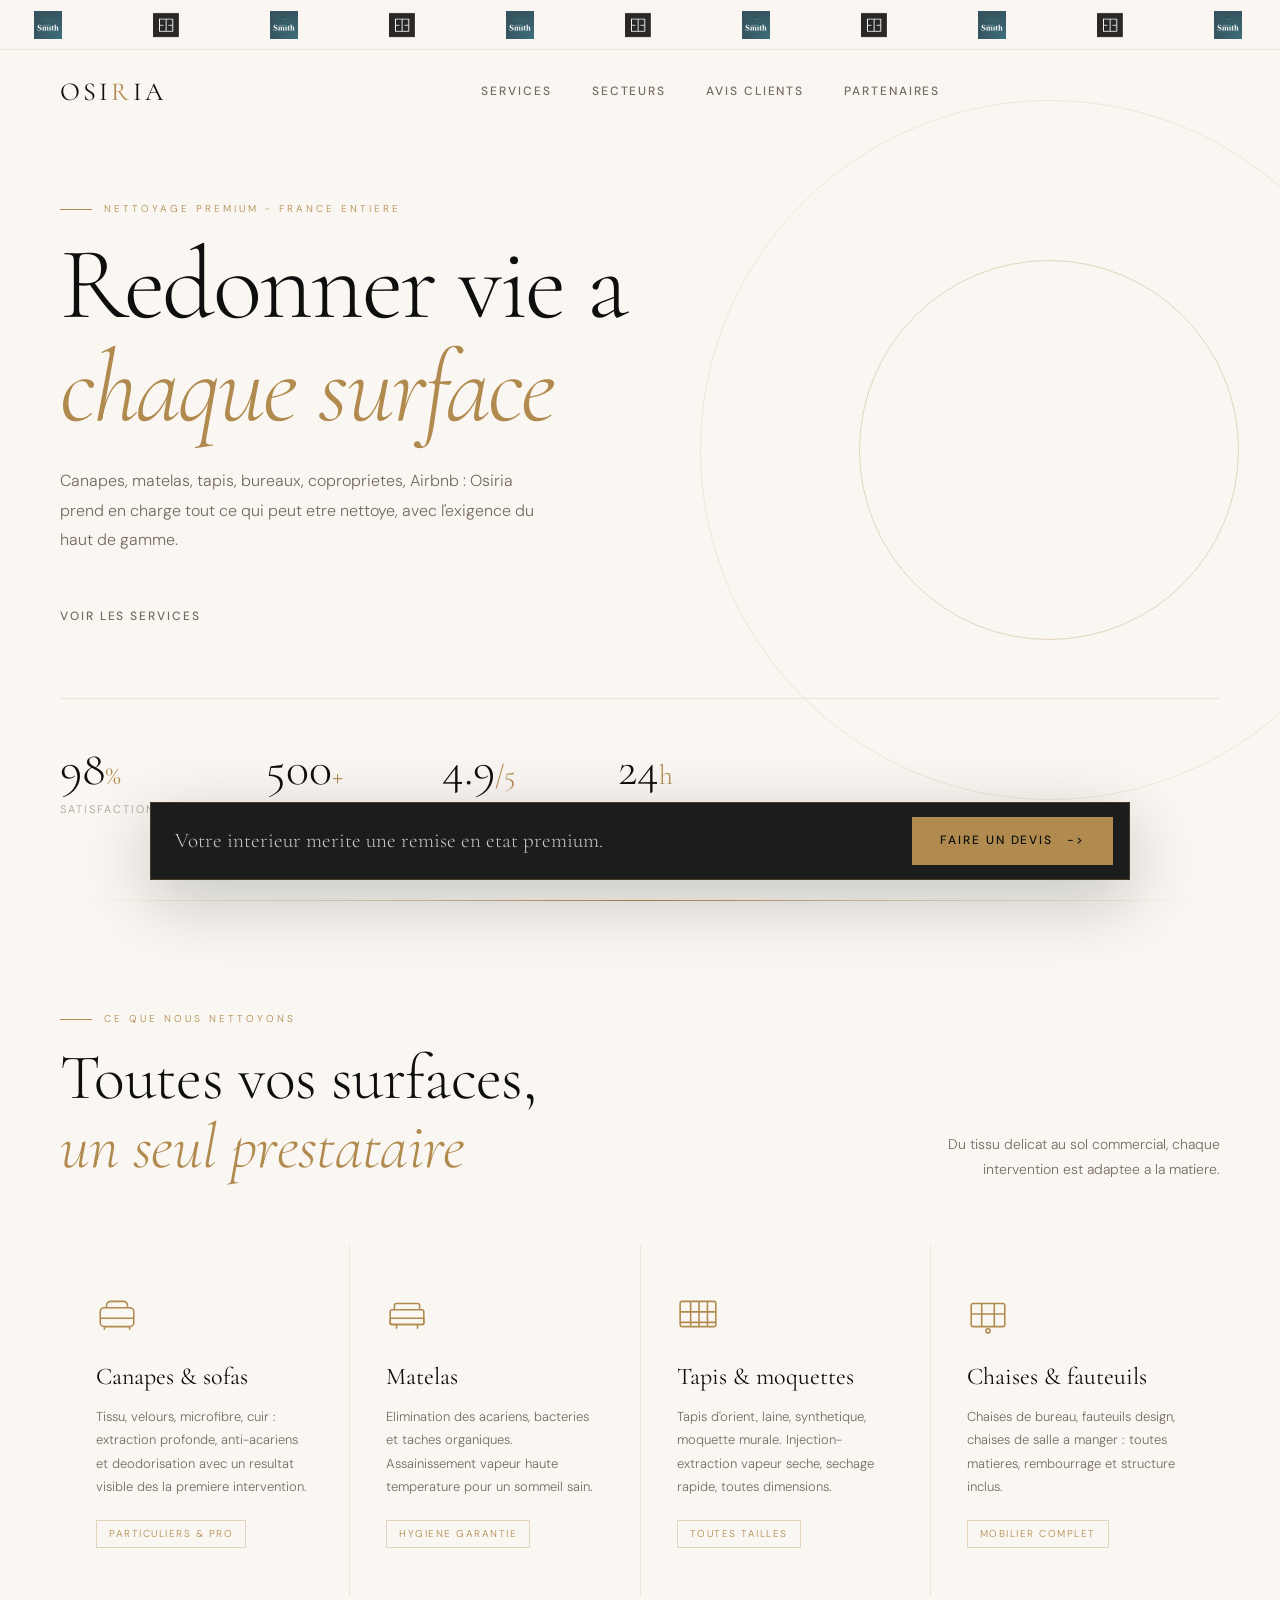
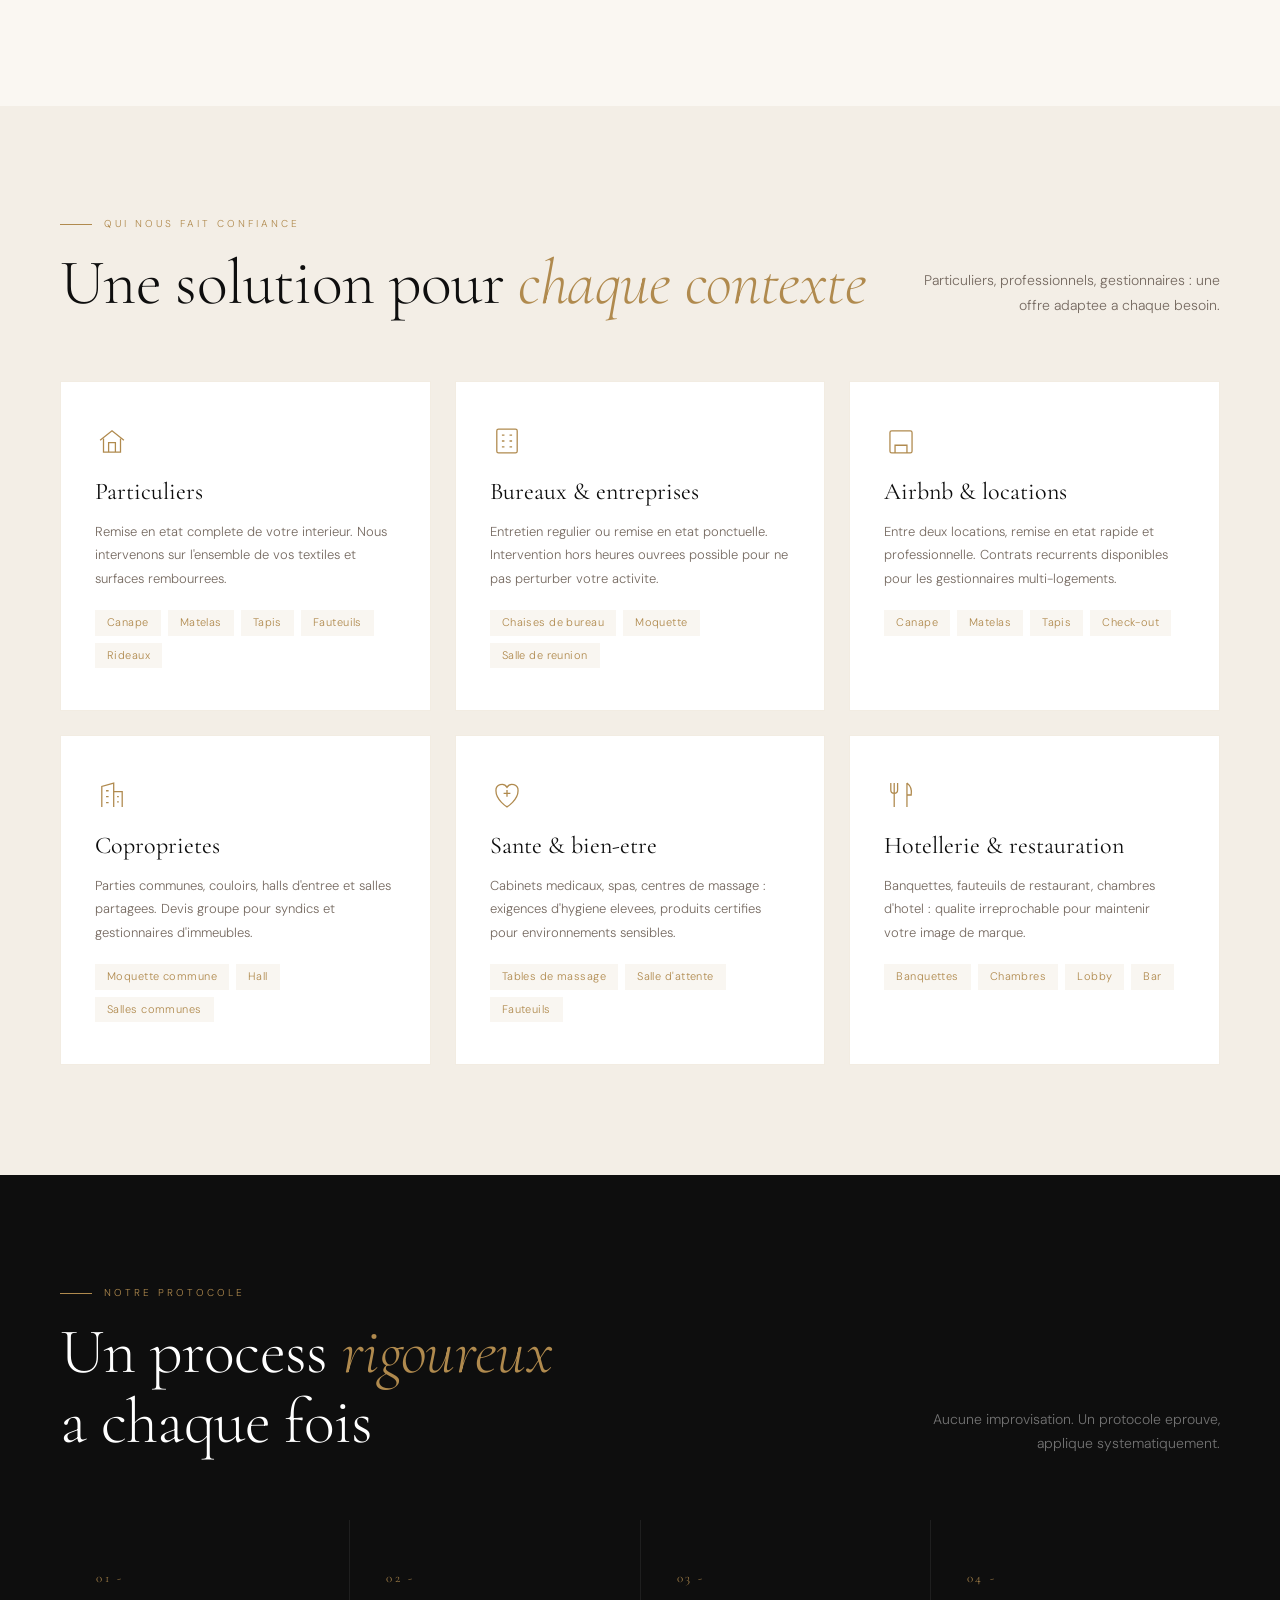
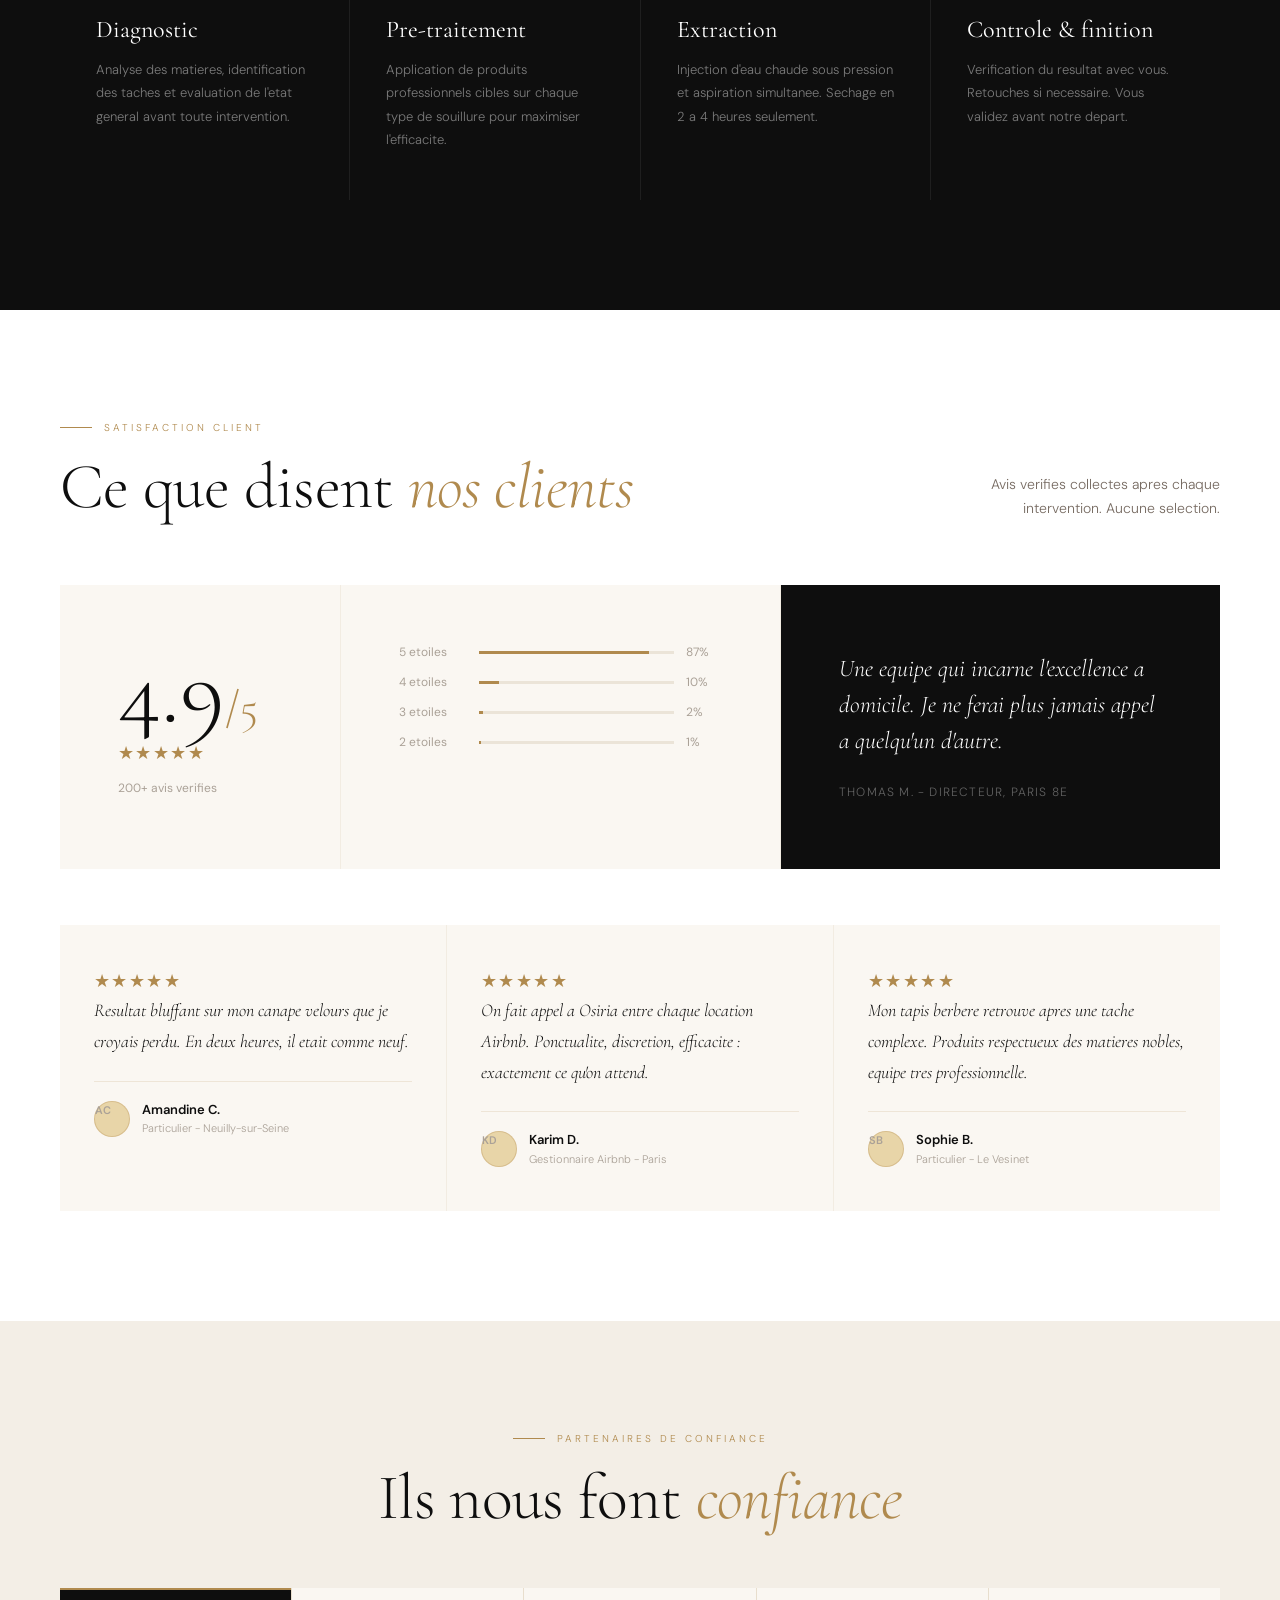
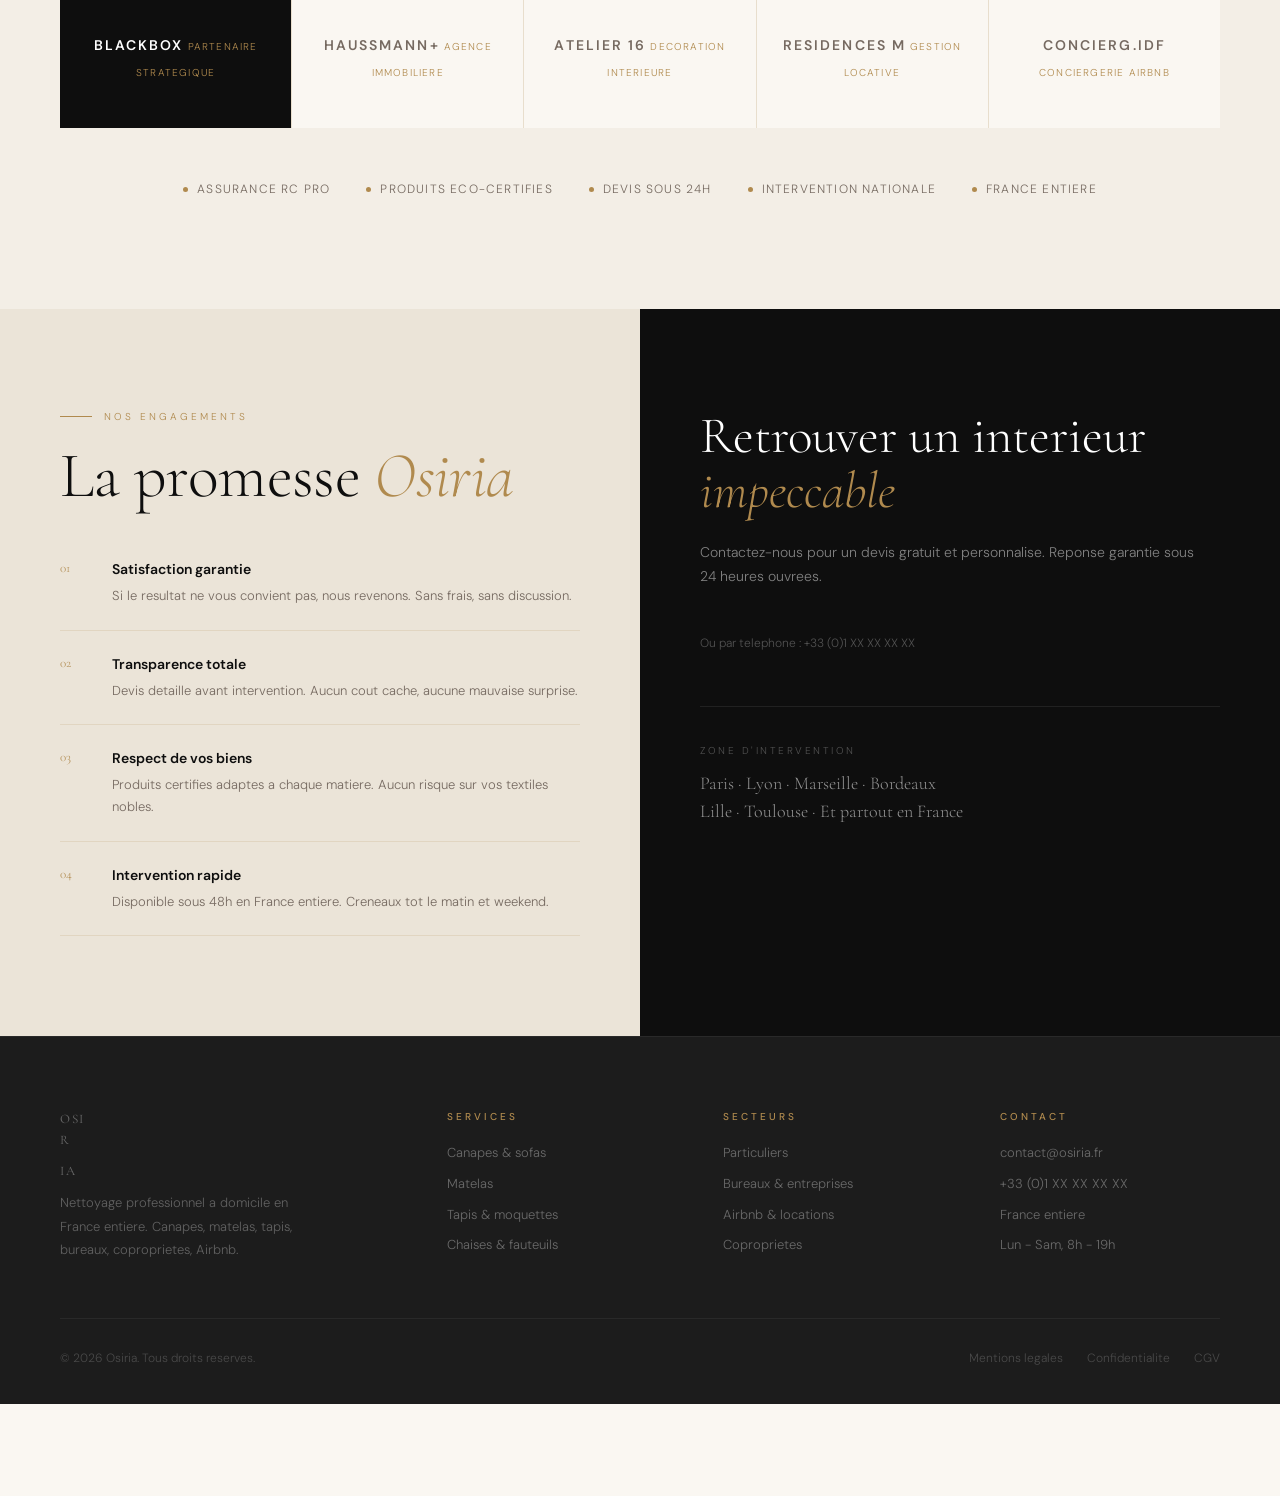
==== index.html @ a2354e3c "Onglet fluide" ====
<!doctype html>
<html lang="fr">
  <head>
    <meta charset="utf-8" />
    <meta name="viewport" content="width=device-width, initial-scale=1" />
    <meta
      name="description"
      content="Osiria assure le nettoyage premium a domicile pour canapes, matelas, tapis, bureaux, coproprietes et locations courte duree partout en France."
    />
    <title>Osiria - Nettoyage premium a domicile</title>
    <link rel="preconnect" href="https://fonts.googleapis.com" />
    <link rel="preconnect" href="https://fonts.gstatic.com" crossorigin />
    <link rel="preload" as="image" href="assets/img/partners/blackbox.png" />
    <link rel="preload" as="image" href="assets/img/partners/agence-smith.png" />
    <link
      href="https://fonts.googleapis.com/css2?family=Cormorant+Garamond:ital,wght@0,300;0,400;0,600;1,300;1,400&family=DM+Sans:wght@300;400;500;600&display=swap"
      rel="stylesheet"
    />
    <link rel="stylesheet" href="assets/css/base.css" />
    <link rel="stylesheet" href="assets/css/components.css" />
    <link rel="stylesheet" href="assets/css/layout.css" />
    <link rel="stylesheet" href="assets/css/responsive.css" />
    <script src="assets/js/main.js" defer></script>
  </head>
  <body>
    <aside class="logo-marquee" aria-hidden="true" data-logo-marquee>
      <div class="logo-marquee__track"></div>
    </aside>

    <header class="site-header" data-header>
      <a class="brand" href="#accueil" aria-label="Accueil Osiria">OSI<span>R</span>IA</a>

      <button class="nav-toggle" type="button" aria-expanded="false" aria-controls="main-navigation" data-nav-toggle>
        <span class="sr-only">Ouvrir le menu</span>
        <span></span>
        <span></span>
      </button>

      <nav class="main-nav" id="main-navigation" aria-label="Navigation principale" data-nav>
        <a href="#services">Services</a>
        <a href="#secteurs">Secteurs</a>
        <a href="#avis">Avis clients</a>
        <a href="#partenaires">Partenaires</a>
      </nav>

    </header>

    <main>
      <section class="hero section-shell" id="accueil">
        <div class="hero__rings" aria-hidden="true"></div>
        <div class="section-kicker reveal">
          <span></span>
          <p>Nettoyage premium - France entiere</p>
        </div>
        <h1 class="hero__title reveal">Redonner vie a <em>chaque surface</em></h1>
        <p class="hero__intro reveal">
          Canapes, matelas, tapis, bureaux, coproprietes, Airbnb : Osiria prend en charge tout ce qui
          peut etre nettoye, avec l'exigence du haut de gamme.
        </p>
        <div class="hero__actions reveal">
          <a class="button-link" href="#services">Voir les services</a>
        </div>
        <dl class="metrics reveal" aria-label="Chiffres cles Osiria">
          <div>
            <dt>98<span>%</span></dt>
            <dd>Satisfaction client</dd>
          </div>
          <div>
            <dt>500<span>+</span></dt>
            <dd>Interventions</dd>
          </div>
          <div>
            <dt>4.9<span>/5</span></dt>
            <dd>Note moyenne</dd>
          </div>
          <div>
            <dt>24<span>h</span></dt>
            <dd>Delai de reponse</dd>
          </div>
        </dl>
      </section>

      <div class="page-divider" aria-hidden="true"></div>

      <section class="content-section section-shell" id="services" aria-labelledby="services-title">
        <div class="section-heading">
          <div>
            <div class="section-kicker">
              <span></span>
              <p>Ce que nous nettoyons</p>
            </div>
            <h2 class="section-title" id="services-title">Toutes vos surfaces,<br /><em>un seul prestataire</em></h2>
          </div>
          <p>Du tissu delicat au sol commercial, chaque intervention est adaptee a la matiere.</p>
        </div>
        <div class="services-grid" data-services></div>
      </section>

      <section class="content-section content-section--soft section-shell" id="secteurs" aria-labelledby="sectors-title">
        <div class="section-heading">
          <div>
            <div class="section-kicker">
              <span></span>
              <p>Qui nous fait confiance</p>
            </div>
            <h2 class="section-title" id="sectors-title">Une solution pour <em>chaque contexte</em></h2>
          </div>
          <p>Particuliers, professionnels, gestionnaires : une offre adaptee a chaque besoin.</p>
        </div>
        <div class="sectors-grid" data-sectors></div>
      </section>

      <section class="content-section content-section--dark section-shell" aria-labelledby="process-title">
        <div class="section-heading">
          <div>
            <div class="section-kicker">
              <span></span>
              <p>Notre protocole</p>
            </div>
            <h2 class="section-title" id="process-title">Un process <em>rigoureux</em><br />a chaque fois</h2>
          </div>
          <p>Aucune improvisation. Un protocole eprouve, applique systematiquement.</p>
        </div>
        <div class="process-grid" data-process></div>
      </section>

      <section class="content-section content-section--white section-shell" id="avis" aria-labelledby="reviews-title">
        <div class="section-heading">
          <div>
            <div class="section-kicker">
              <span></span>
              <p>Satisfaction client</p>
            </div>
            <h2 class="section-title" id="reviews-title">Ce que disent <em>nos clients</em></h2>
          </div>
          <p>Avis verifies collectes apres chaque intervention. Aucune selection.</p>
        </div>

        <div class="score-panel">
          <article class="score-panel__rating">
            <strong>4.9<span>/5</span></strong>
            <div class="stars" aria-label="Note 5 sur 5">★★★★★</div>
            <p>200+ avis verifies</p>
          </article>
          <article class="score-panel__bars" aria-label="Repartition des avis">
            <div class="rating-bar"><span>5 etoiles</span><div><i style="width: 87%"></i></div><b>87%</b></div>
            <div class="rating-bar"><span>4 etoiles</span><div><i style="width: 10%"></i></div><b>10%</b></div>
            <div class="rating-bar"><span>3 etoiles</span><div><i style="width: 2%"></i></div><b>2%</b></div>
            <div class="rating-bar"><span>2 etoiles</span><div><i style="width: 1%"></i></div><b>1%</b></div>
          </article>
          <blockquote class="score-panel__quote">
            <p>Une equipe qui incarne l'excellence a domicile. Je ne ferai plus jamais appel a quelqu'un d'autre.</p>
            <cite>Thomas M. - Directeur, Paris 8e</cite>
          </blockquote>
        </div>

        <div class="reviews-grid" data-reviews></div>
      </section>

      <section class="content-section content-section--soft section-shell" id="partenaires" aria-labelledby="partners-title">
        <div class="partners-heading">
          <div class="section-kicker">
            <span></span>
            <p>Partenaires de confiance</p>
          </div>
          <h2 class="section-title" id="partners-title">Ils nous font <em>confiance</em></h2>
        </div>
        <div class="partners-grid" data-partners></div>
        <ul class="trust-list" aria-label="Garanties Osiria">
          <li>Assurance RC Pro</li>
          <li>Produits eco-certifies</li>
          <li>Devis sous 24h</li>
          <li>Intervention nationale</li>
          <li>France entiere</li>
        </ul>
      </section>

      <section class="contact-section" id="contact" aria-labelledby="contact-title">
        <div class="commitments section-shell">
          <div class="section-kicker">
            <span></span>
            <p>Nos engagements</p>
          </div>
          <h2 class="section-title" id="contact-title">La promesse <em>Osiria</em></h2>
          <ol class="commitment-list" data-commitments></ol>
        </div>

        <div class="contact-card section-shell">
          <h2>Retrouver un interieur <em>impeccable</em></h2>
          <p>Contactez-nous pour un devis gratuit et personnalise. Reponse garantie sous 24 heures ouvrees.</p>
          <p class="contact-card__detail">Ou par telephone : +33 (0)1 XX XX XX XX</p>
          <div class="zones">
            <span>Zone d'intervention</span>
            <p>Paris · Lyon · Marseille · Bordeaux<br />Lille · Toulouse · Et partout en France</p>
          </div>
        </div>
      </section>
    </main>

    <aside class="quote-bar" aria-label="Demande de devis">
      <p>Votre interieur merite une remise en etat premium.</p>
      <a class="button button--gold" href="#contact">Faire un devis <span aria-hidden="true">-></span></a>
    </aside>

    <footer class="site-footer">
      <div class="footer-grid">
        <div>
          <a class="footer-brand" href="#accueil">OSI<span>R</span>IA</a>
          <p>
            Nettoyage professionnel a domicile en France entiere. Canapes, matelas, tapis, bureaux,
            coproprietes, Airbnb.
          </p>
        </div>
        <div>
          <h2>Services</h2>
          <a href="#services">Canapes & sofas</a>
          <a href="#services">Matelas</a>
          <a href="#services">Tapis & moquettes</a>
          <a href="#services">Chaises & fauteuils</a>
        </div>
        <div>
          <h2>Secteurs</h2>
          <a href="#secteurs">Particuliers</a>
          <a href="#secteurs">Bureaux & entreprises</a>
          <a href="#secteurs">Airbnb & locations</a>
          <a href="#secteurs">Coproprietes</a>
        </div>
        <div>
          <h2>Contact</h2>
          <a href="mailto:contact@osiria.fr">contact@osiria.fr</a>
          <a href="tel:+33100000000">+33 (0)1 XX XX XX XX</a>
          <span>France entiere</span>
          <span>Lun - Sam, 8h - 19h</span>
        </div>
      </div>
      <div class="footer-bottom">
        <p>© 2026 Osiria. Tous droits reserves.</p>
        <nav aria-label="Liens legaux">
          <a href="#">Mentions legales</a>
          <a href="#">Confidentialite</a>
          <a href="#">CGV</a>
        </nav>
      </div>
    </footer>
  </body>
</html>
---- assets/css/base.css ----
:root {
  --cream: #faf7f2;
  --cream-2: #f3eee6;
  --cream-3: #ebe4d8;
  --white: #ffffff;
  --ink: #0e0e0e;
  --ink-soft: #1c1c1c;
  --text: #2a2420;
  --muted: #766a61;
  --dim: #aaa197;
  --gold: #b08a4e;
  --gold-light: #c9a46a;
  --gold-pale: #e8d5a8;
  --border: rgba(176, 138, 78, 0.16);
  --border-strong: rgba(176, 138, 78, 0.32);
  --shadow: 0 22px 60px rgba(32, 25, 17, 0.08);
  --font-serif: "Cormorant Garamond", Georgia, serif;
  --font-sans: "DM Sans", Arial, sans-serif;
  --marquee-height: 50px;
  --header-height: 84px;
}

*,
*::before,
*::after {
  box-sizing: border-box;
}

html {
  scroll-behavior: smooth;
}

body {
  margin: 0;
  padding-bottom: 92px;
  background: var(--cream);
  color: var(--text);
  font-family: var(--font-sans);
  font-weight: 300;
  line-height: 1.6;
  overflow-x: hidden;
}

body.nav-open {
  overflow: hidden;
}

img,
svg {
  display: block;
  max-width: 100%;
}

a {
  color: inherit;
}

button,
input,
textarea,
select {
  font: inherit;
}

::selection {
  background: var(--gold-pale);
  color: var(--ink);
}

::-webkit-scrollbar {
  width: 4px;
}

::-webkit-scrollbar-track {
  background: var(--cream);
}

::-webkit-scrollbar-thumb {
  background: var(--gold);
}

.sr-only {
  position: absolute;
  width: 1px;
  height: 1px;
  padding: 0;
  margin: -1px;
  overflow: hidden;
  clip: rect(0, 0, 0, 0);
  white-space: nowrap;
  border: 0;
}
---- assets/css/components.css ----
.logo-marquee {
  position: fixed;
  inset: 0 0 auto;
  z-index: 130;
  height: var(--marquee-height);
  overflow: hidden;
  border-bottom: 1px solid var(--border);
  background: rgba(250, 247, 242, 0.96);
  pointer-events: none;
  transform: translateZ(0);
}

.logo-marquee__track {
  position: relative;
  width: 100%;
  height: 100%;
  overflow: hidden;
}

.logo-marquee__item {
  position: absolute;
  top: 50%;
  left: 0;
  display: grid;
  width: 96px;
  height: var(--marquee-height);
  place-items: center;
  opacity: 0.84;
  transform: translate3d(0, -50%, 0);
  will-change: transform;
}

.logo-marquee img {
  width: auto;
  max-width: 72px;
  max-height: 25px;
  backface-visibility: hidden;
  object-fit: contain;
  transform: translate3d(0, 0, 0);
}

.logo-marquee__item--smith img {
  max-width: 78px;
  max-height: 28px;
}

.site-header {
  position: fixed;
  inset: var(--marquee-height) 0 auto;
  z-index: 100;
  display: grid;
  grid-template-columns: auto 1fr;
  align-items: center;
  gap: 36px;
  min-height: var(--header-height);
  padding: 0 60px;
  transition: min-height 220ms ease, background 220ms ease, border-color 220ms ease;
}

.site-header.is-scrolled,
.site-header.is-open {
  min-height: 66px;
  background: rgba(250, 247, 242, 0.96);
  border-bottom: 1px solid var(--border);
  backdrop-filter: blur(18px);
}

.brand,
.footer-brand {
  color: var(--ink);
  font-family: var(--font-serif);
  font-size: 26px;
  font-weight: 400;
  letter-spacing: 0.12em;
  text-decoration: none;
}

.brand span,
.footer-brand span {
  color: var(--gold);
}

.main-nav {
  display: flex;
  justify-content: center;
  gap: 40px;
}

.main-nav a,
.button,
.button-link {
  font-size: 12px;
  font-weight: 500;
  letter-spacing: 0.16em;
  text-decoration: none;
  text-transform: uppercase;
}

.main-nav a {
  color: var(--muted);
  transition: color 180ms ease;
}

.main-nav a:hover {
  color: var(--gold);
}

.nav-toggle {
  display: none;
  width: 42px;
  height: 42px;
  align-items: center;
  justify-content: center;
  gap: 5px;
  background: transparent;
  border: 1px solid var(--border-strong);
  color: var(--ink);
  cursor: pointer;
}

.nav-toggle span:not(.sr-only) {
  width: 16px;
  height: 1px;
  background: currentColor;
  transition: transform 180ms ease;
}

.nav-toggle[aria-expanded="true"] span:nth-child(2) {
  transform: translateY(3px) rotate(45deg);
}

.nav-toggle[aria-expanded="true"] span:nth-child(3) {
  transform: translateY(-3px) rotate(-45deg);
}

.section-kicker {
  display: flex;
  align-items: center;
  gap: 12px;
  margin-bottom: 16px;
}

.section-kicker span {
  width: 32px;
  height: 1px;
  background: var(--gold);
}

.section-kicker p {
  margin: 0;
  color: var(--gold);
  font-size: 10px;
  letter-spacing: 0.3em;
  text-transform: uppercase;
}

.section-title {
  margin: 0;
  color: var(--ink);
  font-family: var(--font-serif);
  font-size: clamp(40px, 5vw, 64px);
  font-weight: 300;
  letter-spacing: -0.01em;
  line-height: 1.08;
}

.section-title em,
.hero__title em,
.contact-card h2 em {
  color: var(--gold);
  font-style: italic;
}

.section-heading {
  display: flex;
  align-items: end;
  justify-content: space-between;
  gap: 48px;
  margin-bottom: 64px;
}

.section-heading > p {
  max-width: 300px;
  margin: 0;
  color: var(--muted);
  font-size: 14px;
  line-height: 1.75;
  text-align: right;
}

.button {
  display: inline-flex;
  align-items: center;
  justify-content: center;
  gap: 14px;
  min-height: 54px;
  padding: 0 36px;
  border: 0;
  transition: background 180ms ease, gap 180ms ease;
}

.button:hover {
  gap: 20px;
}

.button--dark {
  background: var(--ink);
  color: var(--white);
}

.button--dark:hover {
  background: var(--gold);
}

.button--gold {
  background: var(--gold);
  color: var(--ink);
}

.button--gold:hover {
  background: var(--gold-light);
}

.quote-bar {
  position: fixed;
  inset: auto 24px 20px;
  z-index: 120;
  display: flex;
  align-items: center;
  justify-content: space-between;
  gap: 24px;
  max-width: 980px;
  margin-inline: auto;
  border: 1px solid rgba(176, 138, 78, 0.28);
  background: rgba(14, 14, 14, 0.94);
  box-shadow: 0 20px 70px rgba(14, 14, 14, 0.22);
  padding: 14px 16px 14px 24px;
  backdrop-filter: blur(18px);
}

.quote-bar p {
  margin: 0;
  color: rgba(255, 255, 255, 0.76);
  font-family: var(--font-serif);
  font-size: 21px;
  line-height: 1.2;
}

.quote-bar .button {
  min-height: 48px;
  padding-inline: 28px;
  white-space: nowrap;
}

.button-link {
  color: var(--muted);
  transition: color 180ms ease;
}

.button-link:hover {
  color: var(--gold);
}

.stars {
  color: var(--gold);
  font-size: 18px;
  letter-spacing: 0.08em;
}

.reveal {
  opacity: 0;
  transform: translateY(22px);
}

.reveal.is-visible {
  animation: fade-up 680ms ease forwards;
}

@keyframes fade-up {
  to {
    opacity: 1;
    transform: translateY(0);
  }
}

@media (prefers-reduced-motion: reduce) {
  *,
  *::before,
  *::after {
    scroll-behavior: auto !important;
    animation-duration: 1ms !important;
    transition-duration: 1ms !important;
  }

  .reveal {
    opacity: 1;
    transform: none;
  }
}
---- assets/css/layout.css ----
.section-shell {
  padding-inline: 60px;
}

.hero {
  position: relative;
  display: flex;
  min-height: 100svh;
  flex-direction: column;
  justify-content: center;
  overflow: hidden;
  padding-block: calc(150px + var(--marquee-height)) 80px;
}

.hero__rings,
.hero__rings::after {
  position: absolute;
  top: 50%;
  right: -120px;
  width: 700px;
  height: 700px;
  border: 1px solid var(--border);
  border-radius: 50%;
  content: "";
  pointer-events: none;
  transform: translateY(-50%);
}

.hero__rings::after {
  top: 50%;
  right: 160px;
  width: 380px;
  height: 380px;
  border-color: var(--border-strong);
}

.hero__title {
  max-width: 790px;
  margin: 0 0 28px;
  color: var(--ink);
  font-family: var(--font-serif);
  font-size: clamp(58px, 8vw, 108px);
  font-weight: 300;
  letter-spacing: -0.02em;
  line-height: 1;
}

.hero__intro {
  max-width: 500px;
  margin: 0 0 52px;
  color: var(--muted);
  font-size: 16px;
  line-height: 1.85;
}

.hero__actions {
  display: flex;
  align-items: center;
  gap: 40px;
}

.metrics {
  display: flex;
  flex-wrap: wrap;
  gap: 44px 56px;
  margin: 72px 0 0;
  padding: 46px 0 0;
  border-top: 1px solid var(--border);
}

.metrics div {
  min-width: 120px;
}

.metrics dt {
  color: var(--ink);
  font-family: var(--font-serif);
  font-size: 48px;
  font-weight: 300;
  line-height: 1;
}

.metrics dt span {
  color: var(--gold);
  font-size: 28px;
}

.metrics dd {
  margin: 8px 0 0;
  color: var(--dim);
  font-size: 11px;
  letter-spacing: 0.18em;
  text-transform: uppercase;
}

.page-divider {
  height: 1px;
  margin: 0 60px;
  background: linear-gradient(90deg, transparent, var(--border-strong), var(--gold), var(--border-strong), transparent);
}

.content-section {
  padding-block: 110px;
}

.content-section--soft {
  background: var(--cream-2);
}

.content-section--white {
  background: var(--white);
}

.content-section--dark {
  background: var(--ink);
}

.content-section--dark .section-title {
  color: var(--white);
}

.content-section--dark .section-heading > p {
  color: rgba(255, 255, 255, 0.42);
}

.services-grid,
.process-grid,
.reviews-grid,
.partners-grid {
  display: grid;
  gap: 1px;
  background: var(--border);
}

.services-grid {
  grid-template-columns: repeat(4, minmax(0, 1fr));
}

.service-card,
.process-card,
.review-card,
.partner-card {
  background: var(--cream);
  transition: background 180ms ease, border-color 180ms ease, transform 180ms ease, box-shadow 180ms ease;
}

.service-card {
  position: relative;
  overflow: hidden;
  padding: 48px 36px;
}

.service-card::after {
  position: absolute;
  inset: auto 0 0;
  height: 2px;
  background: var(--gold);
  content: "";
  transform: scaleX(0);
  transform-origin: left;
  transition: transform 260ms ease;
}

.service-card:hover {
  background: var(--white);
}

.service-card:hover::after {
  transform: scaleX(1);
}

.service-card__icon {
  width: 42px;
  height: 42px;
  margin-bottom: 28px;
  color: var(--gold);
}

.service-card h3,
.sector-card h3,
.process-card h3 {
  margin: 0 0 14px;
  color: var(--ink);
  font-family: var(--font-serif);
  font-size: 24px;
  font-weight: 400;
  line-height: 1.15;
}

.service-card p,
.sector-card p,
.process-card p,
.review-card p {
  margin: 0;
  color: var(--muted);
  font-size: 13px;
  line-height: 1.8;
}

.service-card__tag {
  display: inline-flex;
  margin-top: 22px;
  border: 1px solid var(--border-strong);
  padding: 5px 12px;
  color: var(--gold);
  font-size: 10px;
  letter-spacing: 0.15em;
  text-transform: uppercase;
}

.sectors-grid {
  display: grid;
  grid-template-columns: repeat(3, minmax(0, 1fr));
  gap: 24px;
}

.sector-card {
  position: relative;
  overflow: hidden;
  border: 1px solid var(--border);
  background: var(--white);
  padding: 42px 34px;
}

.sector-card::before {
  position: absolute;
  inset: 0 0 auto;
  height: 2px;
  background: var(--gold);
  content: "";
  transform: scaleX(0);
  transform-origin: left;
  transition: transform 240ms ease;
}

.sector-card:hover {
  border-color: var(--gold-light);
  box-shadow: var(--shadow);
  transform: translateY(-4px);
}

.sector-card:hover::before {
  transform: scaleX(1);
}

.sector-card__icon {
  display: block;
  margin-bottom: 20px;
  color: var(--gold);
}

.sector-card__icon svg {
  width: 34px;
  height: 34px;
}

.pill-list {
  display: flex;
  flex-wrap: wrap;
  gap: 7px;
  margin-top: 20px;
}

.pill-list span {
  background: rgba(176, 138, 78, 0.08);
  color: var(--gold);
  font-size: 11px;
  letter-spacing: 0.04em;
  padding: 4px 12px;
}

.process-grid {
  grid-template-columns: repeat(4, minmax(0, 1fr));
  background: rgba(255, 255, 255, 0.07);
}

.process-card {
  background: var(--ink);
  padding: 48px 36px;
}

.process-card:hover {
  background: var(--ink-soft);
}

.process-card span {
  display: block;
  margin-bottom: 28px;
  color: var(--gold);
  font-family: var(--font-serif);
  font-size: 13px;
  letter-spacing: 0.2em;
}

.process-card h3 {
  color: var(--white);
}

.process-card p {
  color: rgba(255, 255, 255, 0.45);
}

.score-panel {
  display: grid;
  grid-template-columns: 280px 1fr 1fr;
  gap: 1px;
  margin-bottom: 56px;
  background: var(--border);
}

.score-panel > * {
  margin: 0;
  padding: 58px;
}

.score-panel__rating,
.score-panel__bars {
  background: var(--cream);
}

.score-panel__rating strong {
  display: block;
  color: var(--ink);
  font-family: var(--font-serif);
  font-size: 96px;
  font-weight: 300;
  line-height: 1;
}

.score-panel__rating strong span {
  color: var(--gold);
  font-size: 44px;
}

.score-panel__rating p,
.rating-bar span,
.rating-bar b {
  color: var(--dim);
  font-size: 12px;
  font-weight: 400;
}

.rating-bar {
  display: grid;
  grid-template-columns: 68px 1fr 36px;
  align-items: center;
  gap: 12px;
  margin-bottom: 11px;
}

.rating-bar div {
  height: 3px;
  background: var(--cream-3);
}

.rating-bar i {
  display: block;
  height: 100%;
  background: var(--gold);
}

.score-panel__quote {
  display: flex;
  flex-direction: column;
  justify-content: center;
  background: var(--ink);
}

.score-panel__quote p {
  margin: 0 0 24px;
  color: var(--white);
  font-family: var(--font-serif);
  font-size: 24px;
  font-style: italic;
  font-weight: 300;
  line-height: 1.5;
}

.score-panel__quote cite {
  color: rgba(255, 255, 255, 0.35);
  font-size: 12px;
  font-style: normal;
  letter-spacing: 0.1em;
  text-transform: uppercase;
}

.reviews-grid {
  grid-template-columns: repeat(3, minmax(0, 1fr));
}

.review-card {
  padding: 42px 34px;
}

.review-card:hover {
  background: var(--white);
}

.review-card > p {
  color: var(--ink);
  font-family: var(--font-serif);
  font-size: 18px;
  font-style: italic;
  line-height: 1.7;
}

.review-card__author {
  display: flex;
  align-items: center;
  gap: 12px;
  margin-top: 24px;
  border-top: 1px solid var(--border);
  padding-top: 18px;
}

.review-card__avatar {
  display: grid;
  width: 36px;
  height: 36px;
  flex: 0 0 auto;
  place-items: center;
  border: 1px solid var(--border-strong);
  border-radius: 50%;
  background: var(--gold-pale);
  color: var(--gold);
  font-size: 12px;
  font-weight: 600;
}

.review-card__author strong,
.review-card__author span {
  display: block;
}

.review-card__author strong {
  color: var(--ink);
  font-size: 13px;
  font-weight: 600;
}

.review-card__author span {
  color: var(--dim);
  font-size: 11px;
}

.partners-heading {
  display: grid;
  place-items: center;
  margin-bottom: 56px;
  text-align: center;
}

.partners-grid {
  grid-template-columns: repeat(5, minmax(0, 1fr));
  margin-bottom: 52px;
}

.partner-card {
  display: grid;
  min-height: 140px;
  place-items: center;
  padding: 30px 20px;
  text-align: center;
}

.partner-card:hover {
  background: var(--white);
}

.partner-card.is-featured {
  position: relative;
  background: var(--ink);
}

.partner-card.is-featured::before {
  position: absolute;
  inset: 0 0 auto;
  height: 2px;
  background: var(--gold);
  content: "";
}

.partner-card strong {
  color: var(--muted);
  font-size: 14px;
  font-weight: 600;
  letter-spacing: 0.15em;
}

.partner-card span {
  color: var(--gold);
  font-size: 10px;
  letter-spacing: 0.12em;
  text-transform: uppercase;
}

.partner-card.is-featured strong {
  color: var(--white);
}

.trust-list {
  display: flex;
  flex-wrap: wrap;
  justify-content: center;
  gap: 18px 36px;
  margin: 0;
  padding: 0;
  list-style: none;
}

.trust-list li {
  display: flex;
  align-items: center;
  gap: 9px;
  color: var(--muted);
  font-size: 12px;
  letter-spacing: 0.1em;
  text-transform: uppercase;
}

.trust-list li::before {
  width: 5px;
  height: 5px;
  border-radius: 50%;
  background: var(--gold);
  content: "";
}

.contact-section {
  display: grid;
  grid-template-columns: 1fr 1fr;
}

.commitments {
  background: var(--cream-3);
  padding-block: 100px;
}

.commitment-list {
  margin: 48px 0 0;
  padding: 0;
  list-style: none;
}

.commitment-list li {
  display: grid;
  grid-template-columns: 34px 1fr;
  gap: 18px;
  border-bottom: 1px solid var(--border);
  padding: 22px 0;
}

.commitment-list li:first-child {
  padding-top: 0;
}

.commitment-list span {
  color: var(--gold);
  font-family: var(--font-serif);
  font-size: 13px;
}

.commitment-list h3 {
  margin: 0 0 5px;
  color: var(--ink);
  font-size: 14px;
  font-weight: 600;
}

.commitment-list p {
  margin: 0;
  color: var(--muted);
  font-size: 13px;
  line-height: 1.7;
}

.contact-card {
  background: var(--ink);
  padding-block: 100px;
}

.contact-card h2 {
  max-width: 560px;
  margin: 0 0 20px;
  color: var(--white);
  font-family: var(--font-serif);
  font-size: clamp(34px, 4vw, 54px);
  font-weight: 300;
  line-height: 1.08;
}

.contact-card > p {
  max-width: 500px;
  margin: 0 0 44px;
  color: rgba(255, 255, 255, 0.48);
  font-size: 14px;
  line-height: 1.75;
}

.contact-card__detail {
  margin: 18px 0 0 !important;
  color: rgba(255, 255, 255, 0.28) !important;
  font-size: 12px !important;
}

.zones {
  margin-top: 52px;
  border-top: 1px solid rgba(255, 255, 255, 0.08);
  padding-top: 36px;
}

.zones span {
  display: block;
  margin-bottom: 10px;
  color: rgba(255, 255, 255, 0.28);
  font-size: 10px;
  letter-spacing: 0.25em;
  text-transform: uppercase;
}

.zones p {
  margin: 0;
  color: rgba(255, 255, 255, 0.55);
  font-family: var(--font-serif);
  font-size: 18px;
  line-height: 1.6;
}

.site-footer {
  background: var(--ink-soft);
  border-top: 1px solid rgba(255, 255, 255, 0.06);
  padding: 72px 60px 36px;
}

.footer-grid {
  display: grid;
  grid-template-columns: 1.5fr repeat(3, 1fr);
  gap: 56px;
  border-bottom: 1px solid rgba(255, 255, 255, 0.06);
  padding-bottom: 52px;
}

.footer-brand {
  display: inline-block;
  margin-bottom: 12px;
  color: var(--white);
}

.footer-grid p {
  max-width: 260px;
  margin: 0;
  color: rgba(255, 255, 255, 0.3);
  font-size: 13px;
  line-height: 1.8;
}

.footer-grid h2 {
  margin: 0 0 18px;
  color: var(--gold);
  font-size: 10px;
  font-weight: 500;
  letter-spacing: 0.3em;
  text-transform: uppercase;
}

.footer-grid a,
.footer-grid span {
  display: block;
  margin-bottom: 10px;
  color: rgba(255, 255, 255, 0.34);
  font-size: 13px;
  text-decoration: none;
  transition: color 180ms ease;
}

.footer-grid a:hover {
  color: var(--gold);
}

.footer-bottom {
  display: flex;
  align-items: center;
  justify-content: space-between;
  gap: 24px;
  padding-top: 30px;
}

.footer-bottom p,
.footer-bottom a {
  margin: 0;
  color: rgba(255, 255, 255, 0.2);
  font-size: 12px;
  text-decoration: none;
}

.footer-bottom nav {
  display: flex;
  gap: 24px;
}

.footer-bottom a:hover {
  color: var(--gold);
}
---- assets/css/responsive.css ----
@media (max-width: 1120px) {
  .site-header {
    padding-inline: 28px;
  }

  .section-shell {
    padding-inline: 28px;
  }

  .hero__rings {
    display: none;
  }

  .services-grid,
  .process-grid {
    grid-template-columns: repeat(2, minmax(0, 1fr));
  }

  .sectors-grid,
  .reviews-grid {
    grid-template-columns: 1fr;
  }

  .partners-grid {
    grid-template-columns: repeat(2, minmax(0, 1fr));
  }

  .score-panel,
  .contact-section {
    grid-template-columns: 1fr;
  }

  .footer-grid {
    grid-template-columns: repeat(2, minmax(0, 1fr));
  }

  .page-divider {
    margin-inline: 28px;
  }
}

@media (max-width: 820px) {
  :root {
    --header-height: 72px;
  }

  body {
    padding-bottom: 150px;
  }

  .site-header {
    grid-template-columns: auto auto;
    justify-content: space-between;
    gap: 18px;
  }

  .nav-toggle {
    display: inline-flex;
    flex-direction: column;
  }

  .main-nav {
    position: fixed;
    inset: calc(var(--marquee-height) + var(--header-height)) 0 auto;
    display: grid;
    gap: 0;
    padding: 16px 28px 24px;
    background: rgba(250, 247, 242, 0.98);
    border-bottom: 1px solid var(--border);
    box-shadow: var(--shadow);
    opacity: 0;
    pointer-events: none;
    transform: translateY(-10px);
    transition: opacity 180ms ease, transform 180ms ease;
  }

  .main-nav.is-open {
    opacity: 1;
    pointer-events: auto;
    transform: translateY(0);
  }

  .main-nav a {
    padding: 14px 0;
    border-bottom: 1px solid var(--border);
  }

  .main-nav a:last-child {
    border-bottom: 0;
  }

  .hero {
    padding-block: calc(120px + var(--marquee-height)) 70px;
  }

  .hero__title {
    font-size: 54px;
  }

  .hero__actions {
    align-items: stretch;
    flex-direction: column;
    gap: 20px;
  }

  .button {
    width: 100%;
  }

  .quote-bar {
    inset: auto 14px 14px;
    align-items: stretch;
    flex-direction: column;
    gap: 12px;
    padding: 16px;
  }

  .quote-bar p {
    font-size: 18px;
    text-align: center;
  }

  .section-heading {
    align-items: start;
    flex-direction: column;
    gap: 18px;
    margin-bottom: 46px;
  }

  .section-heading > p {
    max-width: 520px;
    text-align: left;
  }

  .content-section,
  .commitments,
  .contact-card {
    padding-block: 76px;
  }

  .score-panel > * {
    padding: 42px 28px;
  }

  .footer-bottom {
    align-items: start;
    flex-direction: column;
  }
}

@media (max-width: 580px) {
  :root {
    --marquee-height: 46px;
  }

  .section-shell,
  .site-header {
    padding-inline: 20px;
  }

  .logo-marquee__item {
    width: 82px;
    height: var(--marquee-height);
  }

  .logo-marquee img {
    max-width: 62px;
    max-height: 22px;
  }

  .logo-marquee__item--smith img {
    max-width: 66px;
    max-height: 24px;
  }

  .hero__title {
    font-size: 46px;
  }

  .section-title {
    font-size: 38px;
  }

  .services-grid,
  .process-grid,
  .partners-grid {
    grid-template-columns: 1fr;
  }

  .service-card,
  .sector-card,
  .process-card,
  .review-card {
    padding: 34px 26px;
  }

  .metrics {
    display: grid;
    grid-template-columns: 1fr 1fr;
    gap: 32px 22px;
  }

  .metrics dt {
    font-size: 40px;
  }

  .score-panel__rating strong {
    font-size: 74px;
  }

  .rating-bar {
    grid-template-columns: 60px 1fr 34px;
  }

  .footer-grid {
    grid-template-columns: 1fr;
    gap: 34px;
  }

  .footer-bottom nav {
    flex-wrap: wrap;
    gap: 12px 20px;
  }

  .site-footer {
    padding-inline: 20px;
  }

  .page-divider {
    margin-inline: 20px;
  }
}
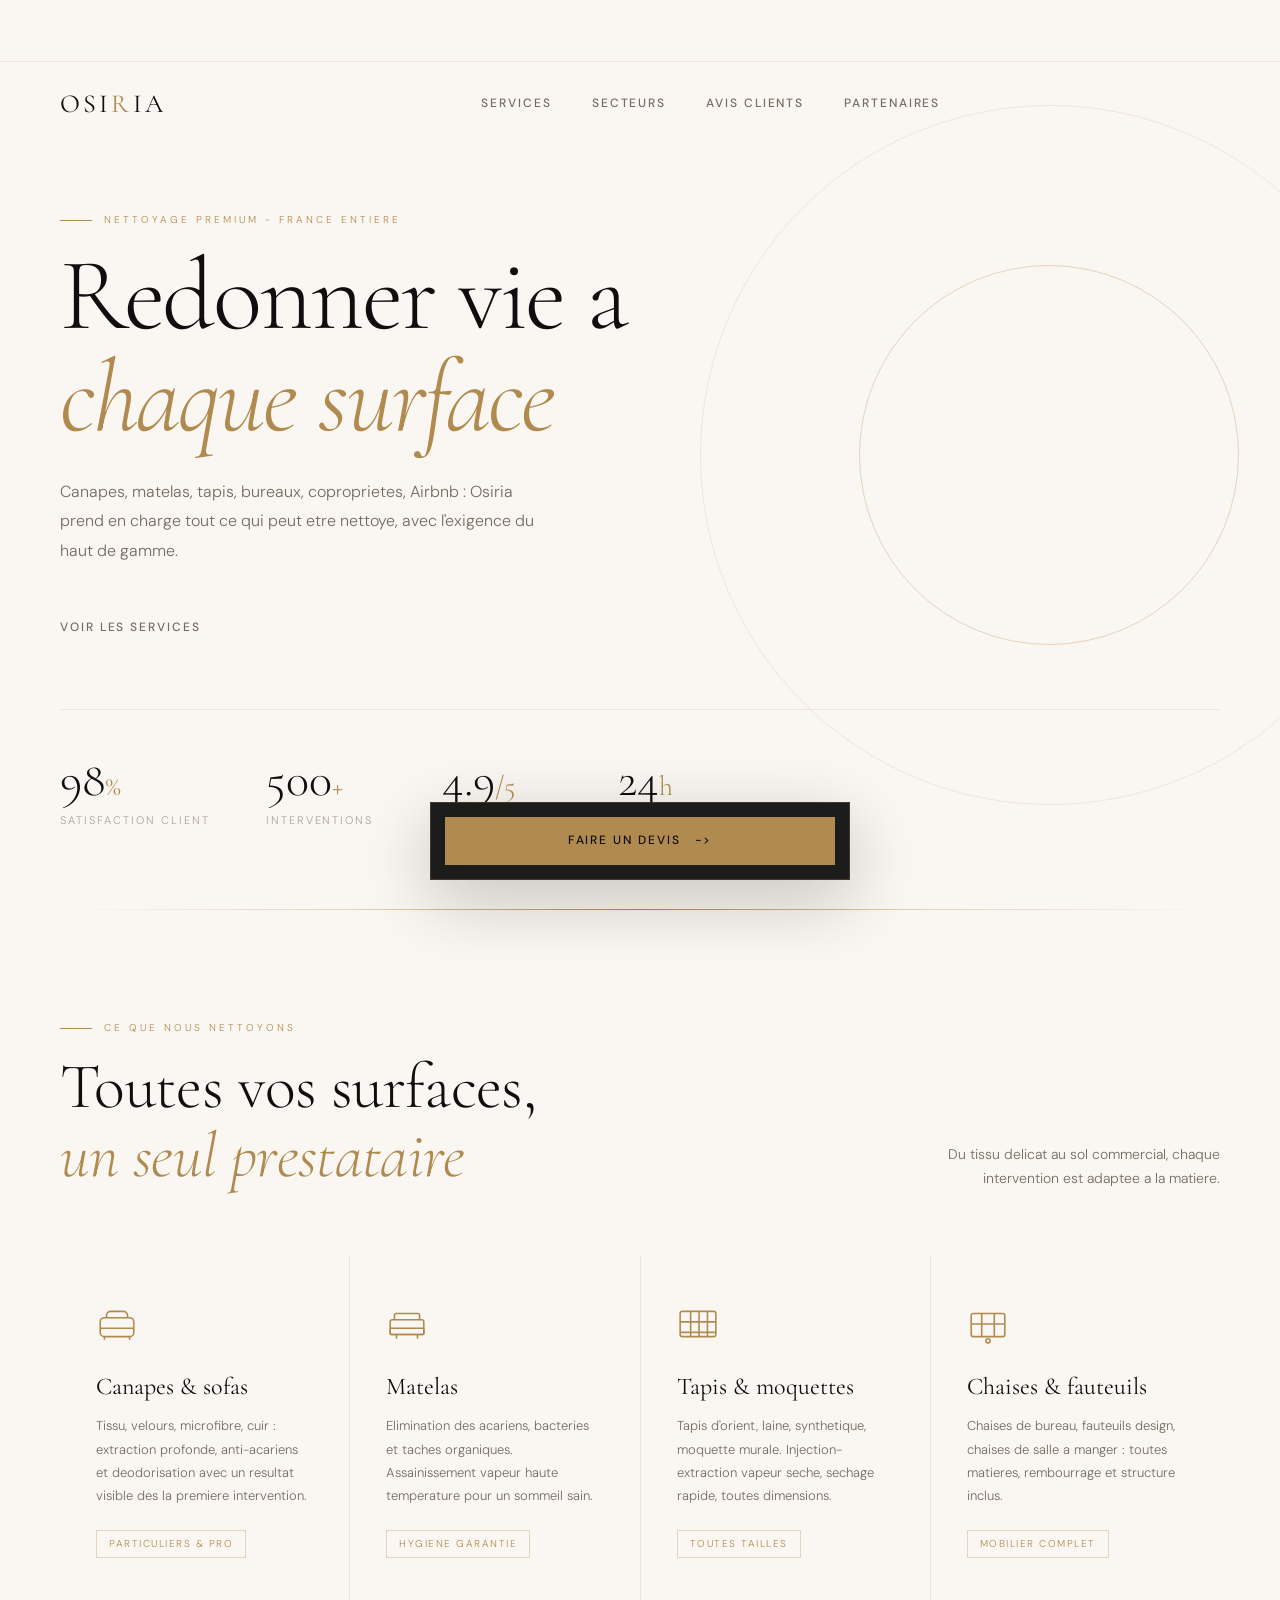
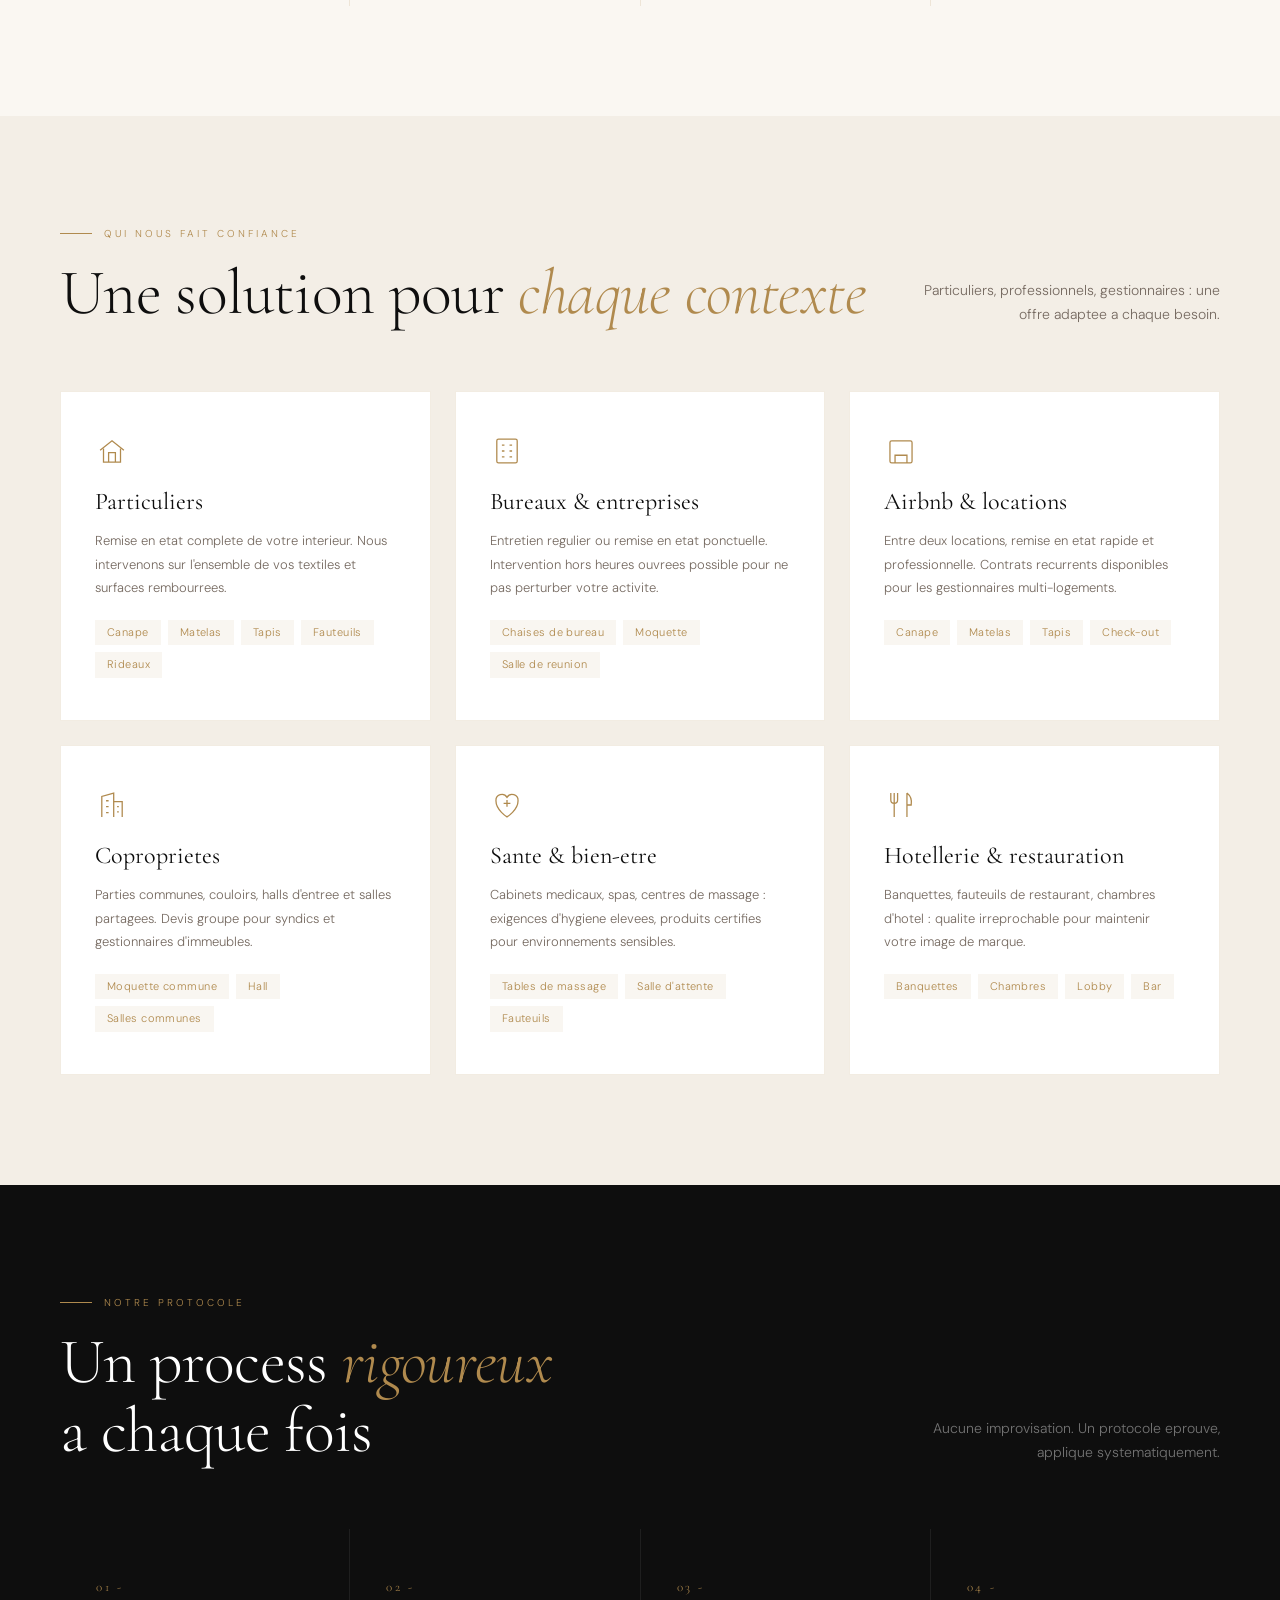
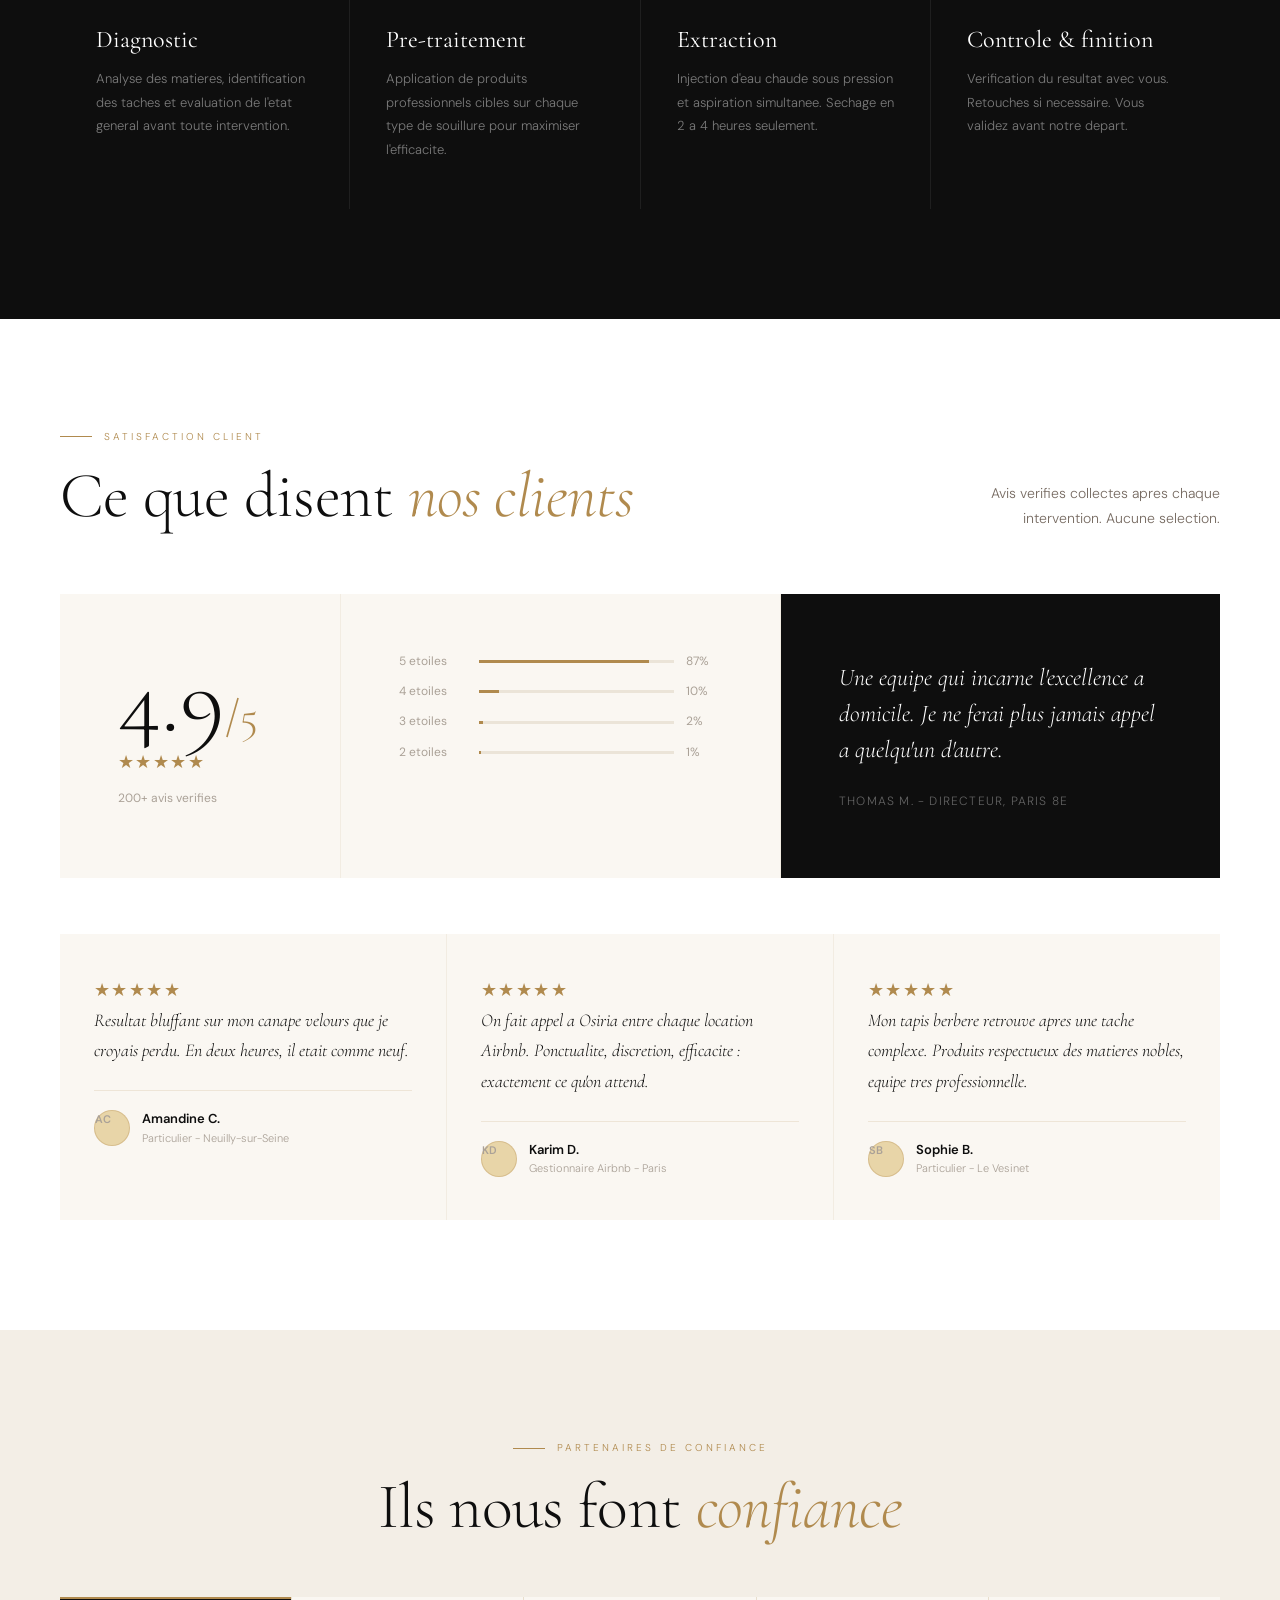
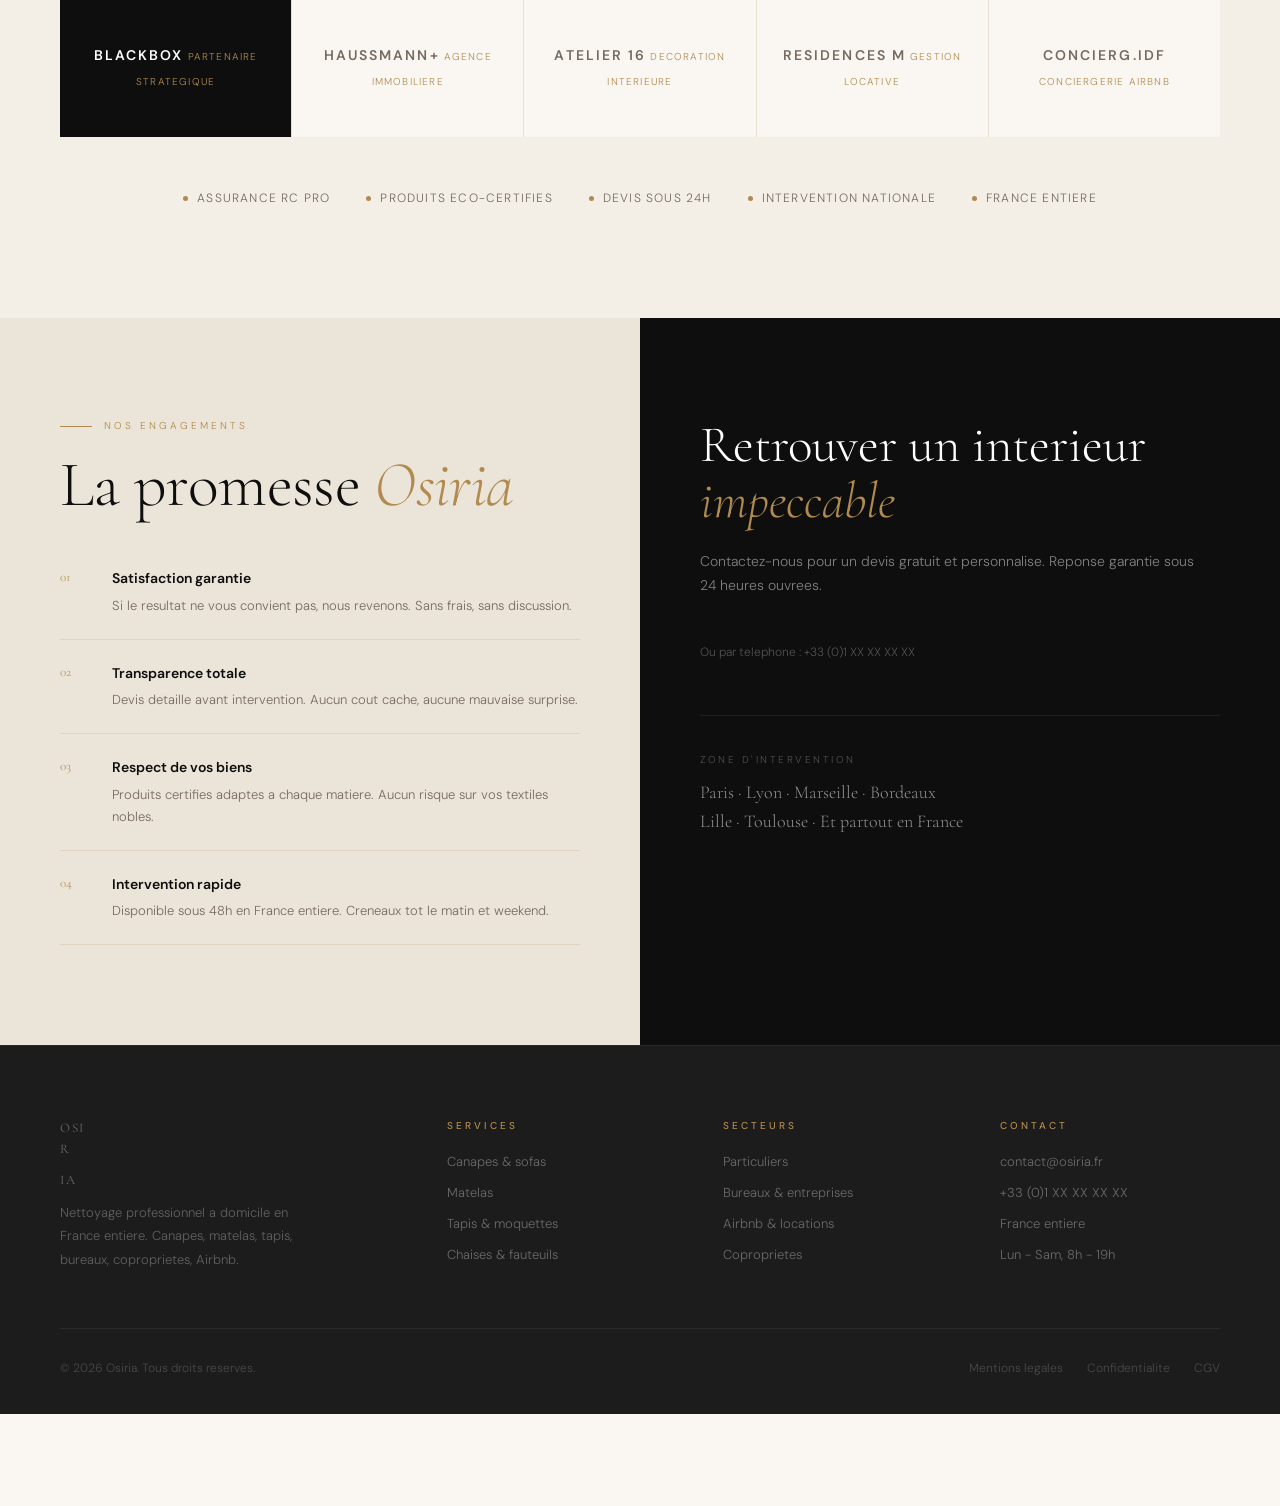
==== commit d01689af: "Bouton devis" ====
--- a/index.html
+++ b/index.html
@@ -198,7 +198,6 @@
     </main>
 
     <aside class="quote-bar" aria-label="Demande de devis">
-      <p>Votre interieur merite une remise en etat premium.</p>
       <a class="button button--gold" href="#contact">Faire un devis <span aria-hidden="true">-></span></a>
     </aside>
 
--- a/assets/css/base.css
+++ b/assets/css/base.css
@@ -16,7 +16,7 @@
   --shadow: 0 22px 60px rgba(32, 25, 17, 0.08);
   --font-serif: "Cormorant Garamond", Georgia, serif;
   --font-sans: "DM Sans", Arial, sans-serif;
-  --marquee-height: 50px;
+  --marquee-height: 62px;
   --header-height: 84px;
 }
 
--- a/assets/css/components.css
+++ b/assets/css/components.css
@@ -1,11 +1,12 @@
 .logo-marquee {
+  --logo-size: 52px;
   position: fixed;
   inset: 0 0 auto;
   z-index: 130;
   height: var(--marquee-height);
   overflow: hidden;
   border-bottom: 1px solid var(--border);
-  background: rgba(250, 247, 242, 0.96);
+  background: var(--cream);
   pointer-events: none;
   transform: translateZ(0);
 }
@@ -22,26 +23,25 @@
   top: 50%;
   left: 0;
   display: grid;
-  width: 96px;
+  width: 138px;
   height: var(--marquee-height);
   place-items: center;
-  opacity: 0.84;
+  opacity: 0.9;
   transform: translate3d(0, -50%, 0);
   will-change: transform;
 }
 
 .logo-marquee img {
-  width: auto;
-  max-width: 72px;
-  max-height: 25px;
+  width: var(--logo-size);
+  height: var(--logo-size);
   backface-visibility: hidden;
   object-fit: contain;
   transform: translate3d(0, 0, 0);
 }
 
 .logo-marquee__item--smith img {
-  max-width: 78px;
-  max-height: 28px;
+  width: var(--logo-size);
+  height: var(--logo-size);
 }
 
 .site-header {
@@ -225,30 +225,21 @@
   position: fixed;
   inset: auto 24px 20px;
   z-index: 120;
-  display: flex;
-  align-items: center;
-  justify-content: space-between;
-  gap: 24px;
-  max-width: 980px;
+  display: grid;
+  place-items: center;
+  max-width: 420px;
   margin-inline: auto;
   border: 1px solid rgba(176, 138, 78, 0.28);
   background: rgba(14, 14, 14, 0.94);
   box-shadow: 0 20px 70px rgba(14, 14, 14, 0.22);
-  padding: 14px 16px 14px 24px;
+  padding: 14px;
   backdrop-filter: blur(18px);
-}
-
-.quote-bar p {
-  margin: 0;
-  color: rgba(255, 255, 255, 0.76);
-  font-family: var(--font-serif);
-  font-size: 21px;
-  line-height: 1.2;
 }
 
 .quote-bar .button {
   min-height: 48px;
-  padding-inline: 28px;
+  width: 100%;
+  padding-inline: 32px;
   white-space: nowrap;
 }
 
--- a/assets/css/responsive.css
+++ b/assets/css/responsive.css
@@ -109,15 +109,8 @@
 
   .quote-bar {
     inset: auto 14px 14px;
-    align-items: stretch;
-    flex-direction: column;
-    gap: 12px;
+    max-width: 360px;
     padding: 16px;
-  }
-
-  .quote-bar p {
-    font-size: 18px;
-    text-align: center;
   }
 
   .section-heading {
@@ -150,7 +143,11 @@
 
 @media (max-width: 580px) {
   :root {
-    --marquee-height: 46px;
+    --marquee-height: 54px;
+  }
+
+  .logo-marquee {
+    --logo-size: 44px;
   }
 
   .section-shell,
@@ -159,18 +156,18 @@
   }
 
   .logo-marquee__item {
-    width: 82px;
+    width: 112px;
     height: var(--marquee-height);
   }
 
   .logo-marquee img {
-    max-width: 62px;
-    max-height: 22px;
+    width: var(--logo-size);
+    height: var(--logo-size);
   }
 
   .logo-marquee__item--smith img {
-    max-width: 66px;
-    max-height: 24px;
+    width: var(--logo-size);
+    height: var(--logo-size);
   }
 
   .hero__title {
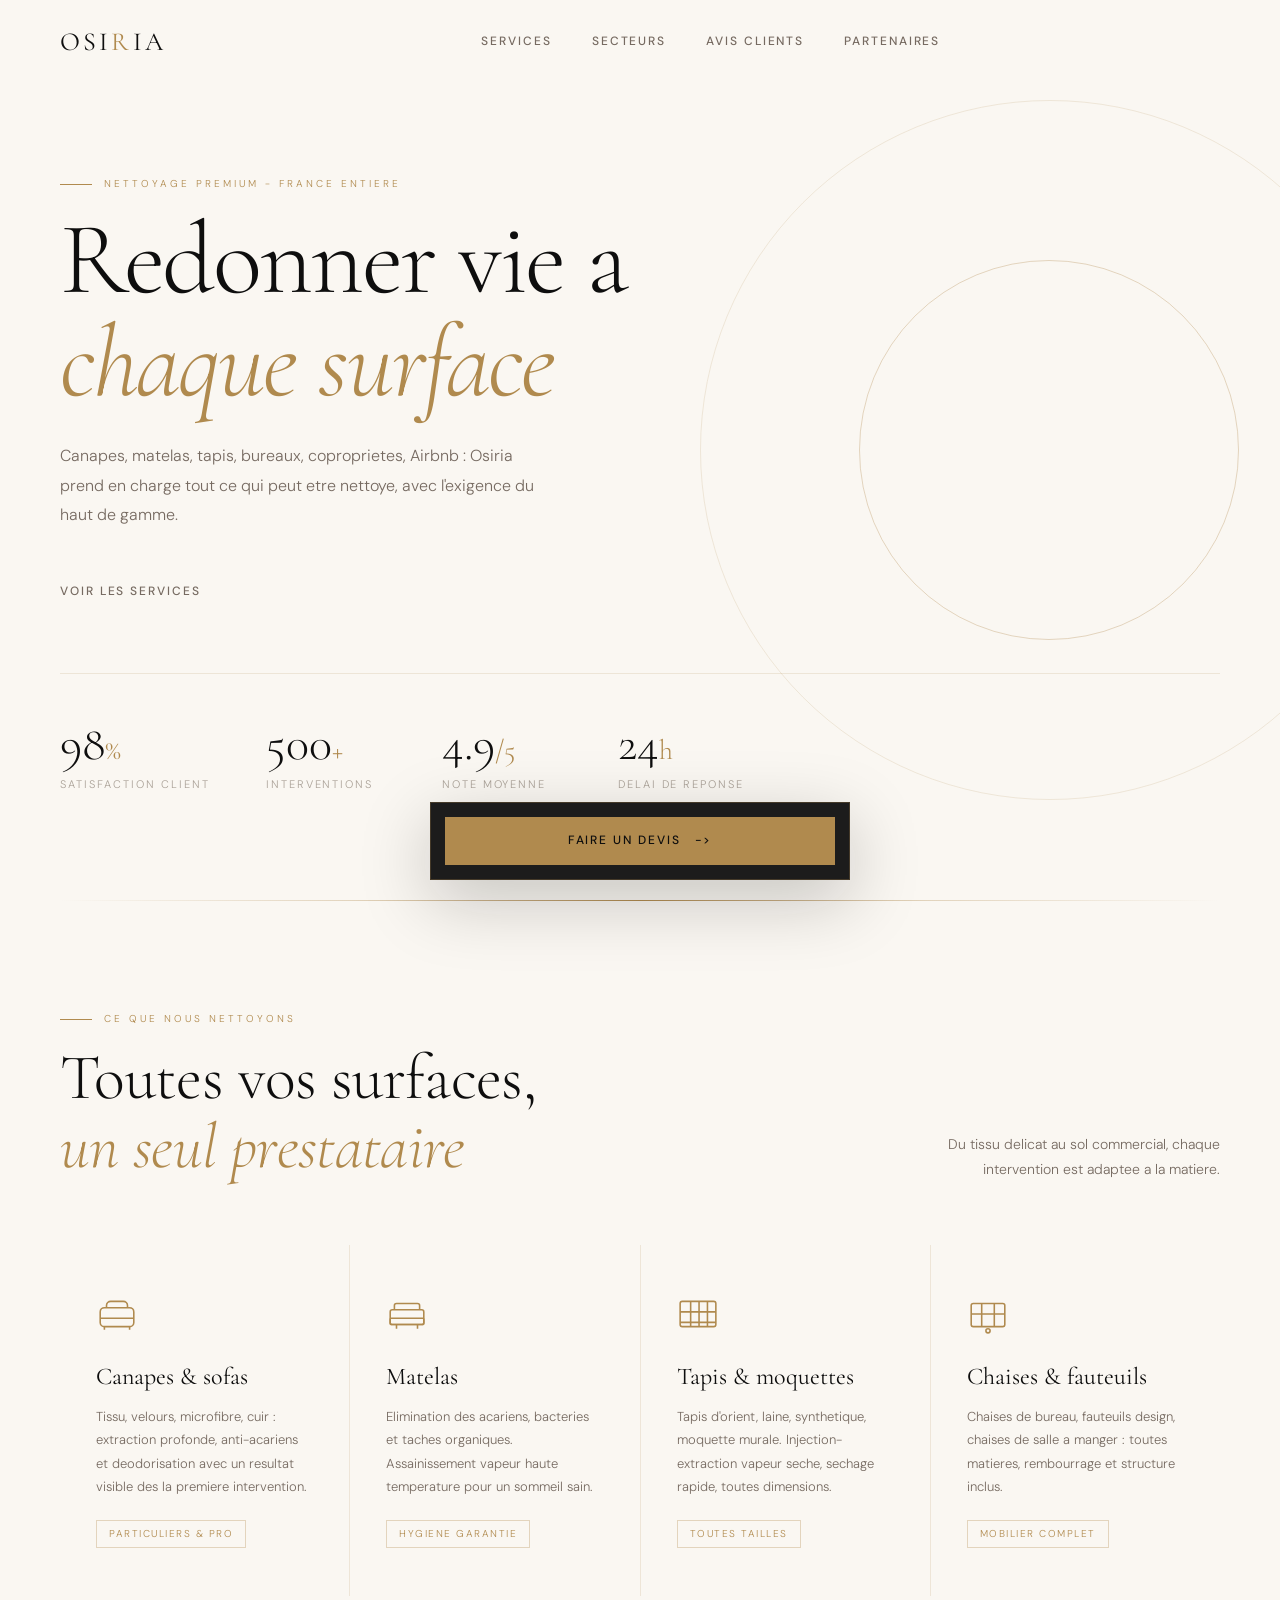
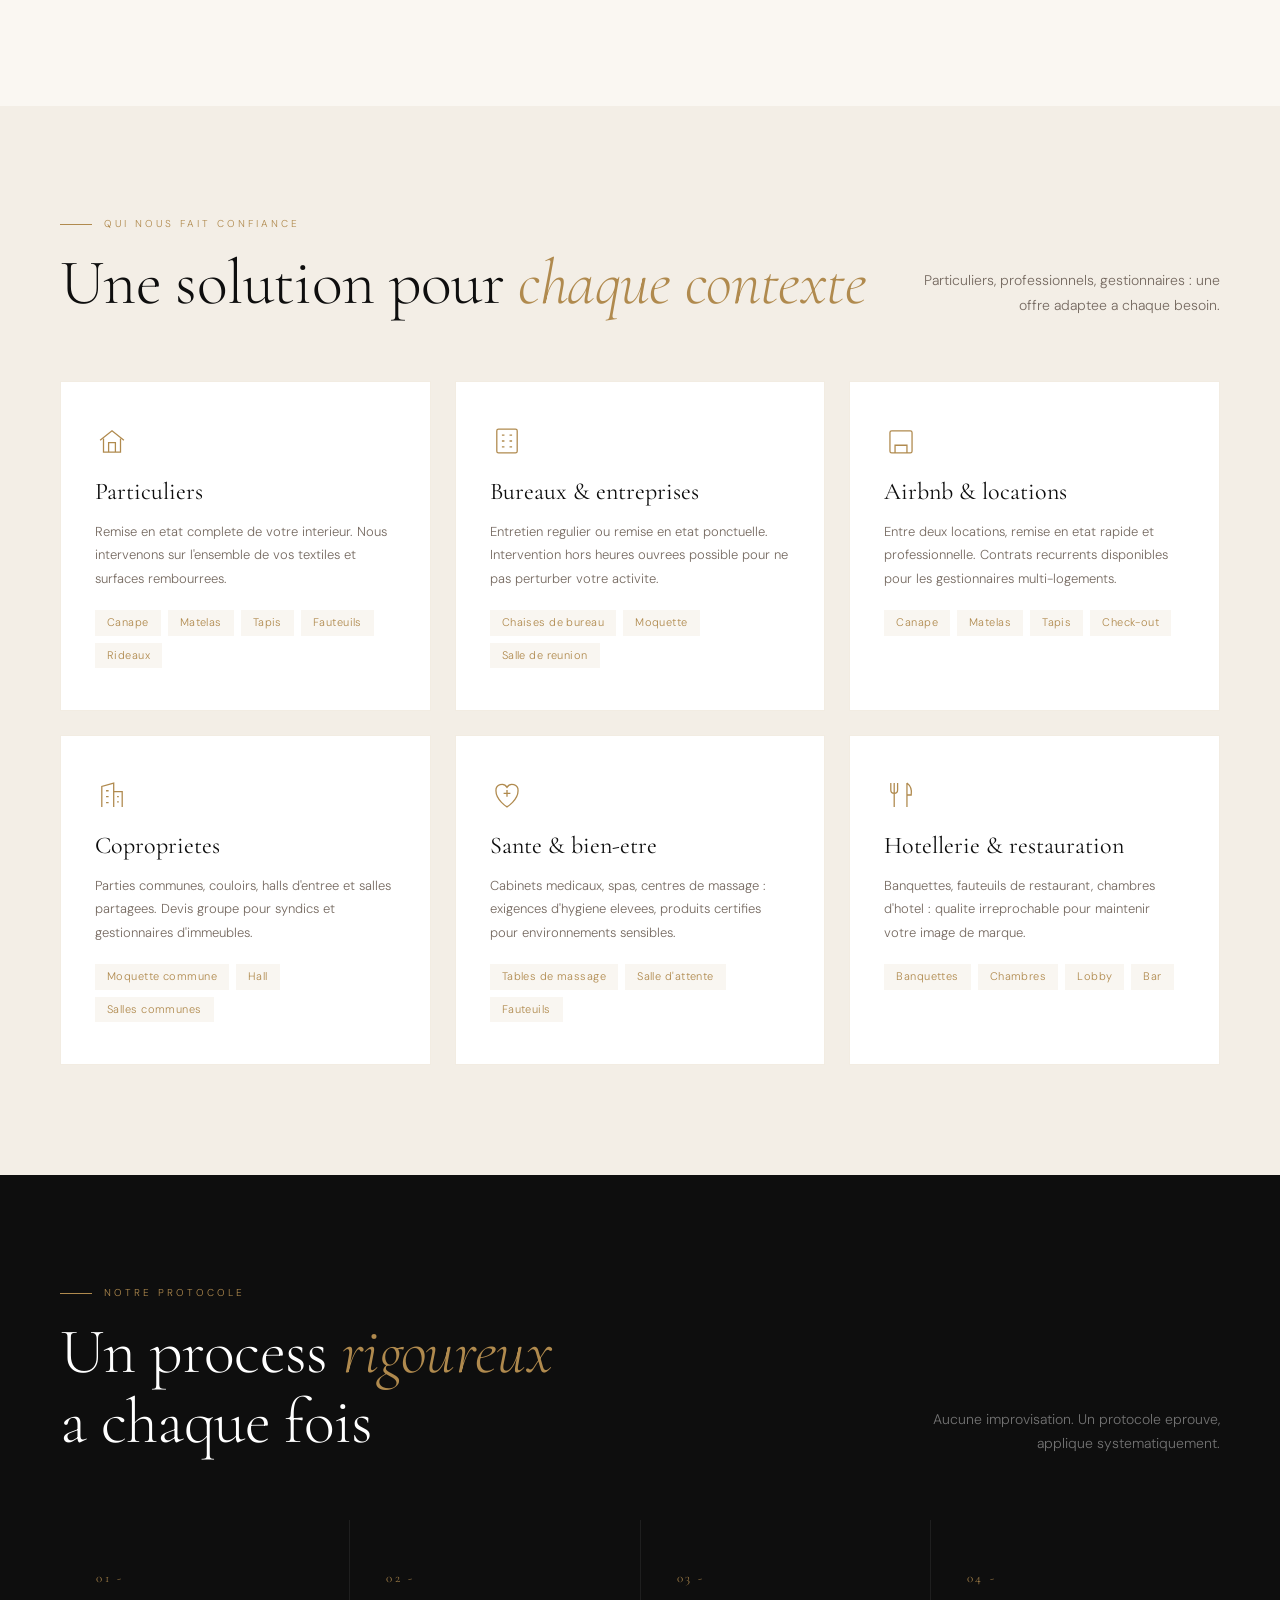
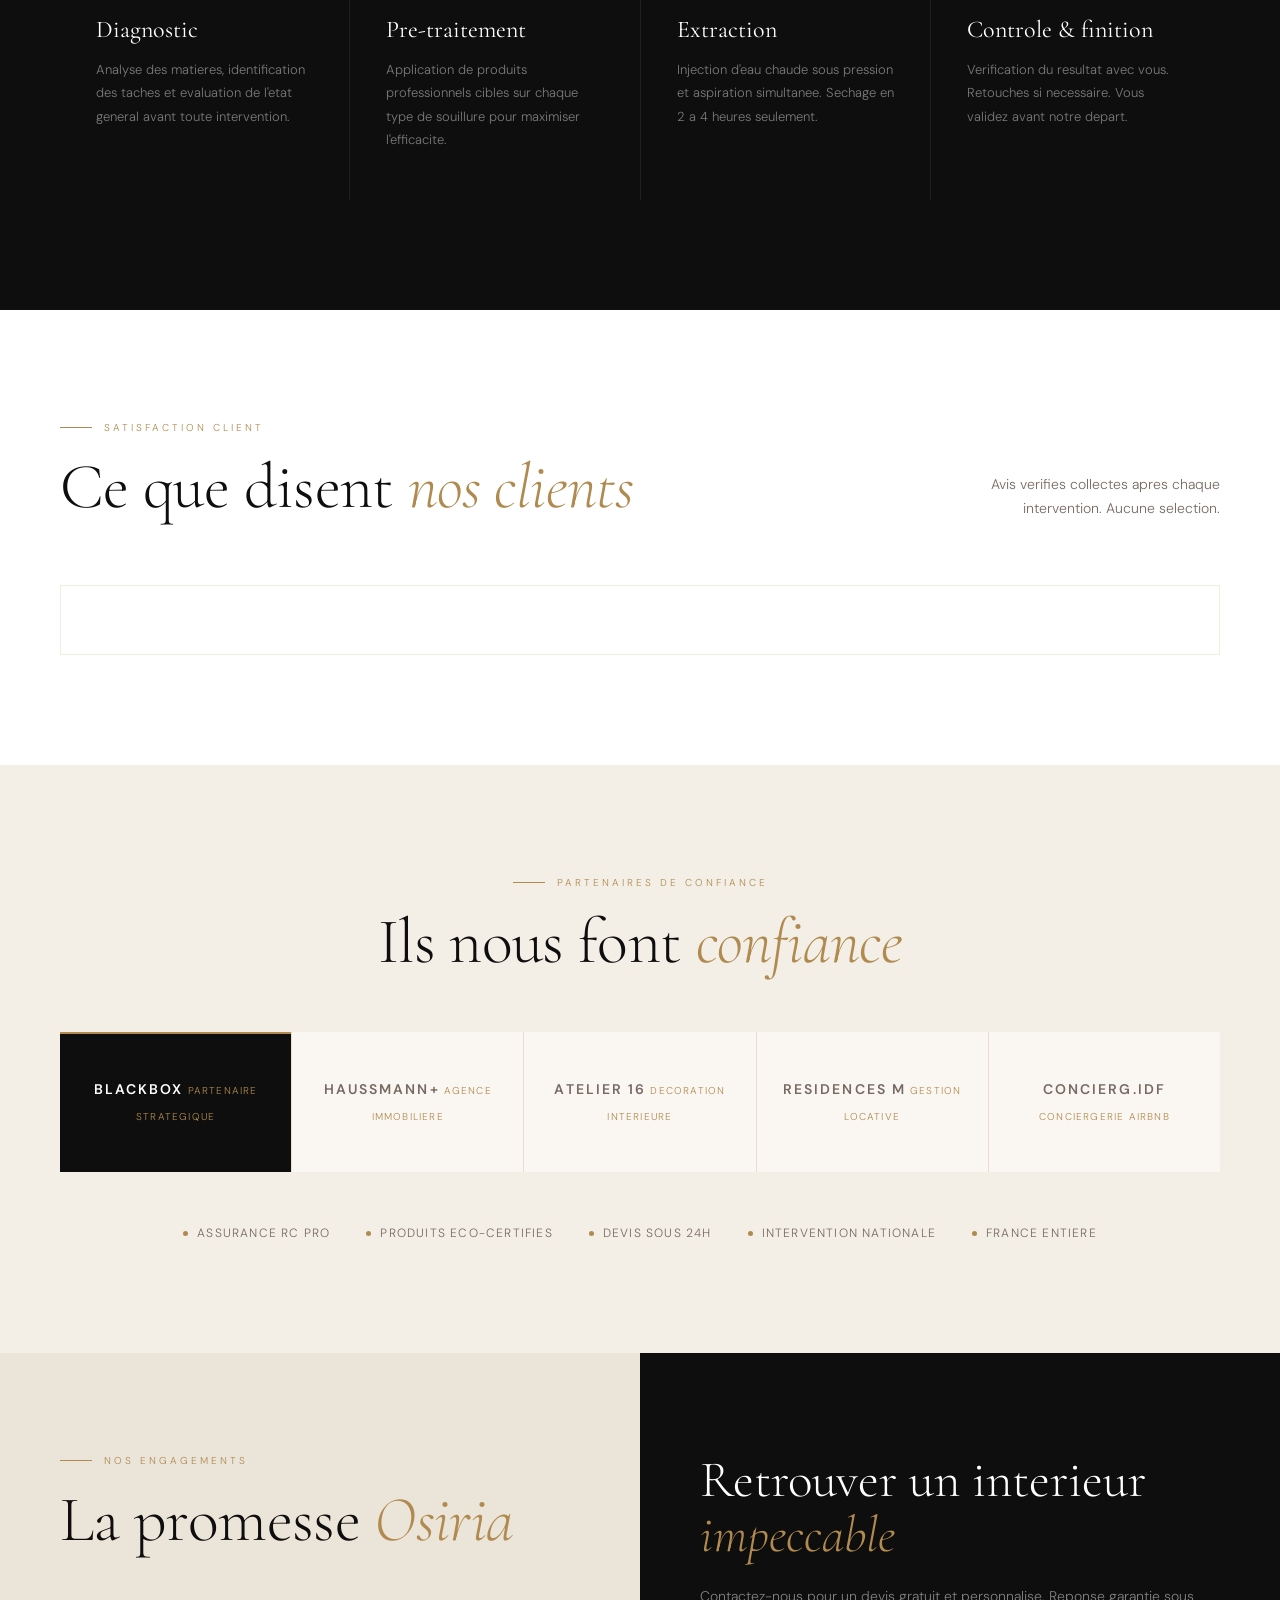
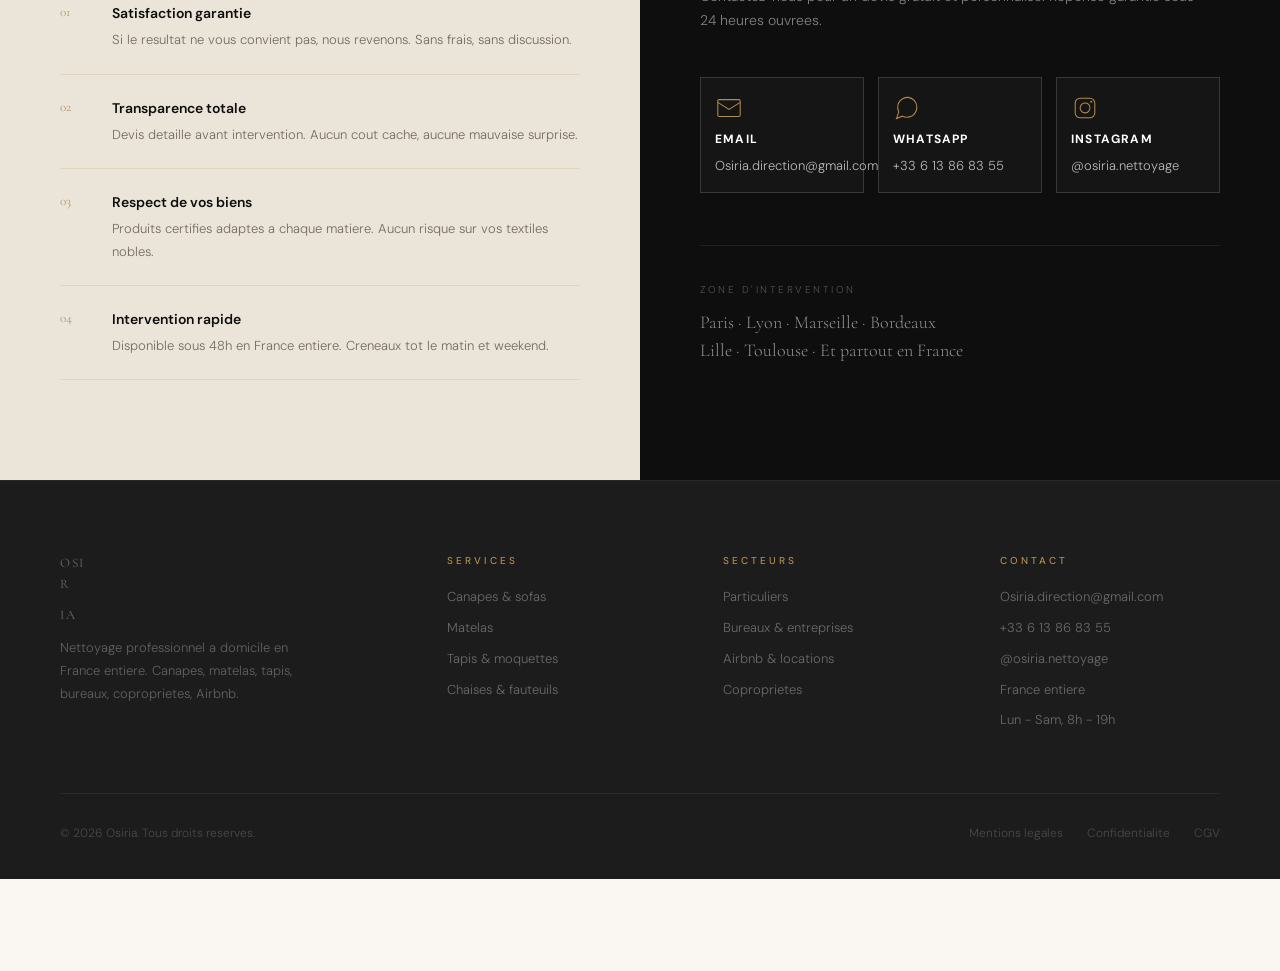
==== commit b859e5fd: "modif a jour rajout des avis / rajout des liens de contact et enlever la barre de merde en haut" ====
--- a/index.html
+++ b/index.html
@@ -23,10 +23,6 @@
     <script src="assets/js/main.js" defer></script>
   </head>
   <body>
-    <aside class="logo-marquee" aria-hidden="true" data-logo-marquee>
-      <div class="logo-marquee__track"></div>
-    </aside>
-
     <header class="site-header" data-header>
       <a class="brand" href="#accueil" aria-label="Accueil Osiria">OSI<span>R</span>IA</a>
 
@@ -136,17 +132,17 @@
           <p>Avis verifies collectes apres chaque intervention. Aucune selection.</p>
         </div>
 
-        <div class="score-panel">
+        <div class="score-panel" data-reviews-panel>
           <article class="score-panel__rating">
-            <strong>4.9<span>/5</span></strong>
+            <strong data-rating-value>4.9<span>/5</span></strong>
             <div class="stars" aria-label="Note 5 sur 5">★★★★★</div>
-            <p>200+ avis verifies</p>
+            <p data-rating-count>200+ avis verifies</p>
           </article>
           <article class="score-panel__bars" aria-label="Repartition des avis">
-            <div class="rating-bar"><span>5 etoiles</span><div><i style="width: 87%"></i></div><b>87%</b></div>
-            <div class="rating-bar"><span>4 etoiles</span><div><i style="width: 10%"></i></div><b>10%</b></div>
-            <div class="rating-bar"><span>3 etoiles</span><div><i style="width: 2%"></i></div><b>2%</b></div>
-            <div class="rating-bar"><span>2 etoiles</span><div><i style="width: 1%"></i></div><b>1%</b></div>
+            <div class="rating-bar" data-rating-bar="5"><span>5 etoiles</span><div><i style="width: 87%"></i></div><b>87%</b></div>
+            <div class="rating-bar" data-rating-bar="4"><span>4 etoiles</span><div><i style="width: 10%"></i></div><b>10%</b></div>
+            <div class="rating-bar" data-rating-bar="3"><span>3 etoiles</span><div><i style="width: 2%"></i></div><b>2%</b></div>
+            <div class="rating-bar" data-rating-bar="2"><span>2 etoiles</span><div><i style="width: 1%"></i></div><b>1%</b></div>
           </article>
           <blockquote class="score-panel__quote">
             <p>Une equipe qui incarne l'excellence a domicile. Je ne ferai plus jamais appel a quelqu'un d'autre.</p>
@@ -188,7 +184,7 @@
         <div class="contact-card section-shell">
           <h2>Retrouver un interieur <em>impeccable</em></h2>
           <p>Contactez-nous pour un devis gratuit et personnalise. Reponse garantie sous 24 heures ouvrees.</p>
-          <p class="contact-card__detail">Ou par telephone : +33 (0)1 XX XX XX XX</p>
+          <div class="contact-methods" data-contacts></div>
           <div class="zones">
             <span>Zone d'intervention</span>
             <p>Paris · Lyon · Marseille · Bordeaux<br />Lille · Toulouse · Et partout en France</p>
@@ -226,8 +222,9 @@
         </div>
         <div>
           <h2>Contact</h2>
-          <a href="mailto:contact@osiria.fr">contact@osiria.fr</a>
-          <a href="tel:+33100000000">+33 (0)1 XX XX XX XX</a>
+          <a href="mailto:Osiria.direction@gmail.com">Osiria.direction@gmail.com</a>
+          <a href="https://wa.me/33613868355" target="_blank" rel="noopener noreferrer">+33 6 13 86 83 55</a>
+          <a href="https://www.instagram.com/osiria.nettoyage?igsh=MXNmN3JwYzZ5ODJveQ==" target="_blank" rel="noopener noreferrer">@osiria.nettoyage</a>
           <span>France entiere</span>
           <span>Lun - Sam, 8h - 19h</span>
         </div>
--- a/assets/css/base.css
+++ b/assets/css/base.css
@@ -16,7 +16,6 @@
   --shadow: 0 22px 60px rgba(32, 25, 17, 0.08);
   --font-serif: "Cormorant Garamond", Georgia, serif;
   --font-sans: "DM Sans", Arial, sans-serif;
-  --marquee-height: 62px;
   --header-height: 84px;
 }
 
--- a/assets/css/components.css
+++ b/assets/css/components.css
@@ -1,52 +1,6 @@
-.logo-marquee {
-  --logo-size: 52px;
+.site-header {
   position: fixed;
   inset: 0 0 auto;
-  z-index: 130;
-  height: var(--marquee-height);
-  overflow: hidden;
-  border-bottom: 1px solid var(--border);
-  background: var(--cream);
-  pointer-events: none;
-  transform: translateZ(0);
-}
-
-.logo-marquee__track {
-  position: relative;
-  width: 100%;
-  height: 100%;
-  overflow: hidden;
-}
-
-.logo-marquee__item {
-  position: absolute;
-  top: 50%;
-  left: 0;
-  display: grid;
-  width: 138px;
-  height: var(--marquee-height);
-  place-items: center;
-  opacity: 0.9;
-  transform: translate3d(0, -50%, 0);
-  will-change: transform;
-}
-
-.logo-marquee img {
-  width: var(--logo-size);
-  height: var(--logo-size);
-  backface-visibility: hidden;
-  object-fit: contain;
-  transform: translate3d(0, 0, 0);
-}
-
-.logo-marquee__item--smith img {
-  width: var(--logo-size);
-  height: var(--logo-size);
-}
-
-.site-header {
-  position: fixed;
-  inset: var(--marquee-height) 0 auto;
   z-index: 100;
   display: grid;
   grid-template-columns: auto 1fr;
--- a/assets/css/layout.css
+++ b/assets/css/layout.css
@@ -9,7 +9,7 @@
   flex-direction: column;
   justify-content: center;
   overflow: hidden;
-  padding-block: calc(150px + var(--marquee-height)) 80px;
+  padding-block: 150px 80px;
 }
 
 .hero__rings,
@@ -388,6 +388,53 @@
   grid-template-columns: repeat(3, minmax(0, 1fr));
 }
 
+.reviews-grid--widget {
+  display: block;
+}
+
+.reviews-widget {
+  display: grid;
+  gap: 18px;
+  border: 1px solid var(--border);
+  background: var(--white);
+  padding: 34px 30px;
+}
+
+.reviews-widget h3 {
+  margin: 0;
+  color: var(--ink);
+  font-family: var(--font-serif);
+  font-size: clamp(30px, 4vw, 42px);
+  font-weight: 300;
+}
+
+.reviews-widget p {
+  margin: 0;
+  color: var(--muted);
+  font-size: 14px;
+  line-height: 1.75;
+}
+
+.reviews-widget__actions {
+  display: flex;
+  flex-wrap: wrap;
+  gap: 12px;
+}
+
+.reviews-widget__list {
+  display: grid;
+  grid-template-columns: repeat(3, minmax(0, 1fr));
+  gap: 16px;
+}
+
+.reviews-widget__list .review-card {
+  border: 1px solid var(--border);
+}
+
+.reviews-widget__cta {
+  width: fit-content;
+}
+
 .review-card {
   padding: 42px 34px;
 }
@@ -601,6 +648,57 @@
   margin: 18px 0 0 !important;
   color: rgba(255, 255, 255, 0.28) !important;
   font-size: 12px !important;
+}
+
+.contact-methods {
+  display: grid;
+  grid-template-columns: repeat(3, minmax(0, 1fr));
+  gap: 14px;
+  margin-top: 24px;
+}
+
+.contact-method {
+  display: grid;
+  justify-items: start;
+  gap: 8px;
+  border: 1px solid rgba(255, 255, 255, 0.15);
+  background: rgba(255, 255, 255, 0.03);
+  color: var(--white);
+  text-decoration: none;
+  padding: 16px 14px;
+  transition: border-color 180ms ease, transform 180ms ease, background 180ms ease;
+}
+
+.contact-method:hover {
+  border-color: rgba(176, 138, 78, 0.8);
+  background: rgba(176, 138, 78, 0.12);
+  transform: translateY(-2px);
+}
+
+.contact-method__icon {
+  width: 28px;
+  height: 28px;
+  color: var(--gold);
+}
+
+.contact-method__icon svg {
+  width: 100%;
+  height: 100%;
+}
+
+.contact-method h3 {
+  margin: 0;
+  color: var(--white);
+  font-size: 12px;
+  letter-spacing: 0.1em;
+  text-transform: uppercase;
+}
+
+.contact-method p {
+  margin: 0;
+  color: rgba(255, 255, 255, 0.7);
+  font-size: 13px;
+  line-height: 1.45;
 }
 
 .zones {
--- a/assets/css/responsive.css
+++ b/assets/css/responsive.css
@@ -61,7 +61,7 @@
 
   .main-nav {
     position: fixed;
-    inset: calc(var(--marquee-height) + var(--header-height)) 0 auto;
+    inset: var(--header-height) 0 auto;
     display: grid;
     gap: 0;
     padding: 16px 28px 24px;
@@ -90,7 +90,7 @@
   }
 
   .hero {
-    padding-block: calc(120px + var(--marquee-height)) 70px;
+    padding-block: 120px 70px;
   }
 
   .hero__title {
@@ -135,39 +135,40 @@
     padding: 42px 28px;
   }
 
+  .contact-methods {
+    grid-template-columns: repeat(2, minmax(0, 1fr));
+  }
+
   .footer-bottom {
     align-items: start;
     flex-direction: column;
   }
+
+  .reviews-widget {
+    padding: 26px 22px;
+  }
 }
 
 @media (max-width: 580px) {
-  :root {
-    --marquee-height: 54px;
-  }
-
-  .logo-marquee {
-    --logo-size: 44px;
-  }
-
   .section-shell,
   .site-header {
     padding-inline: 20px;
   }
 
-  .logo-marquee__item {
-    width: 112px;
-    height: var(--marquee-height);
-  }
-
-  .logo-marquee img {
-    width: var(--logo-size);
-    height: var(--logo-size);
-  }
-
-  .logo-marquee__item--smith img {
-    width: var(--logo-size);
-    height: var(--logo-size);
+  .reviews-widget__cta {
+    width: 100%;
+  }
+
+  .reviews-widget__actions {
+    flex-direction: column;
+  }
+
+  .reviews-widget__list {
+    grid-template-columns: 1fr;
+  }
+
+  .contact-methods {
+    grid-template-columns: 1fr;
   }
 
   .hero__title {
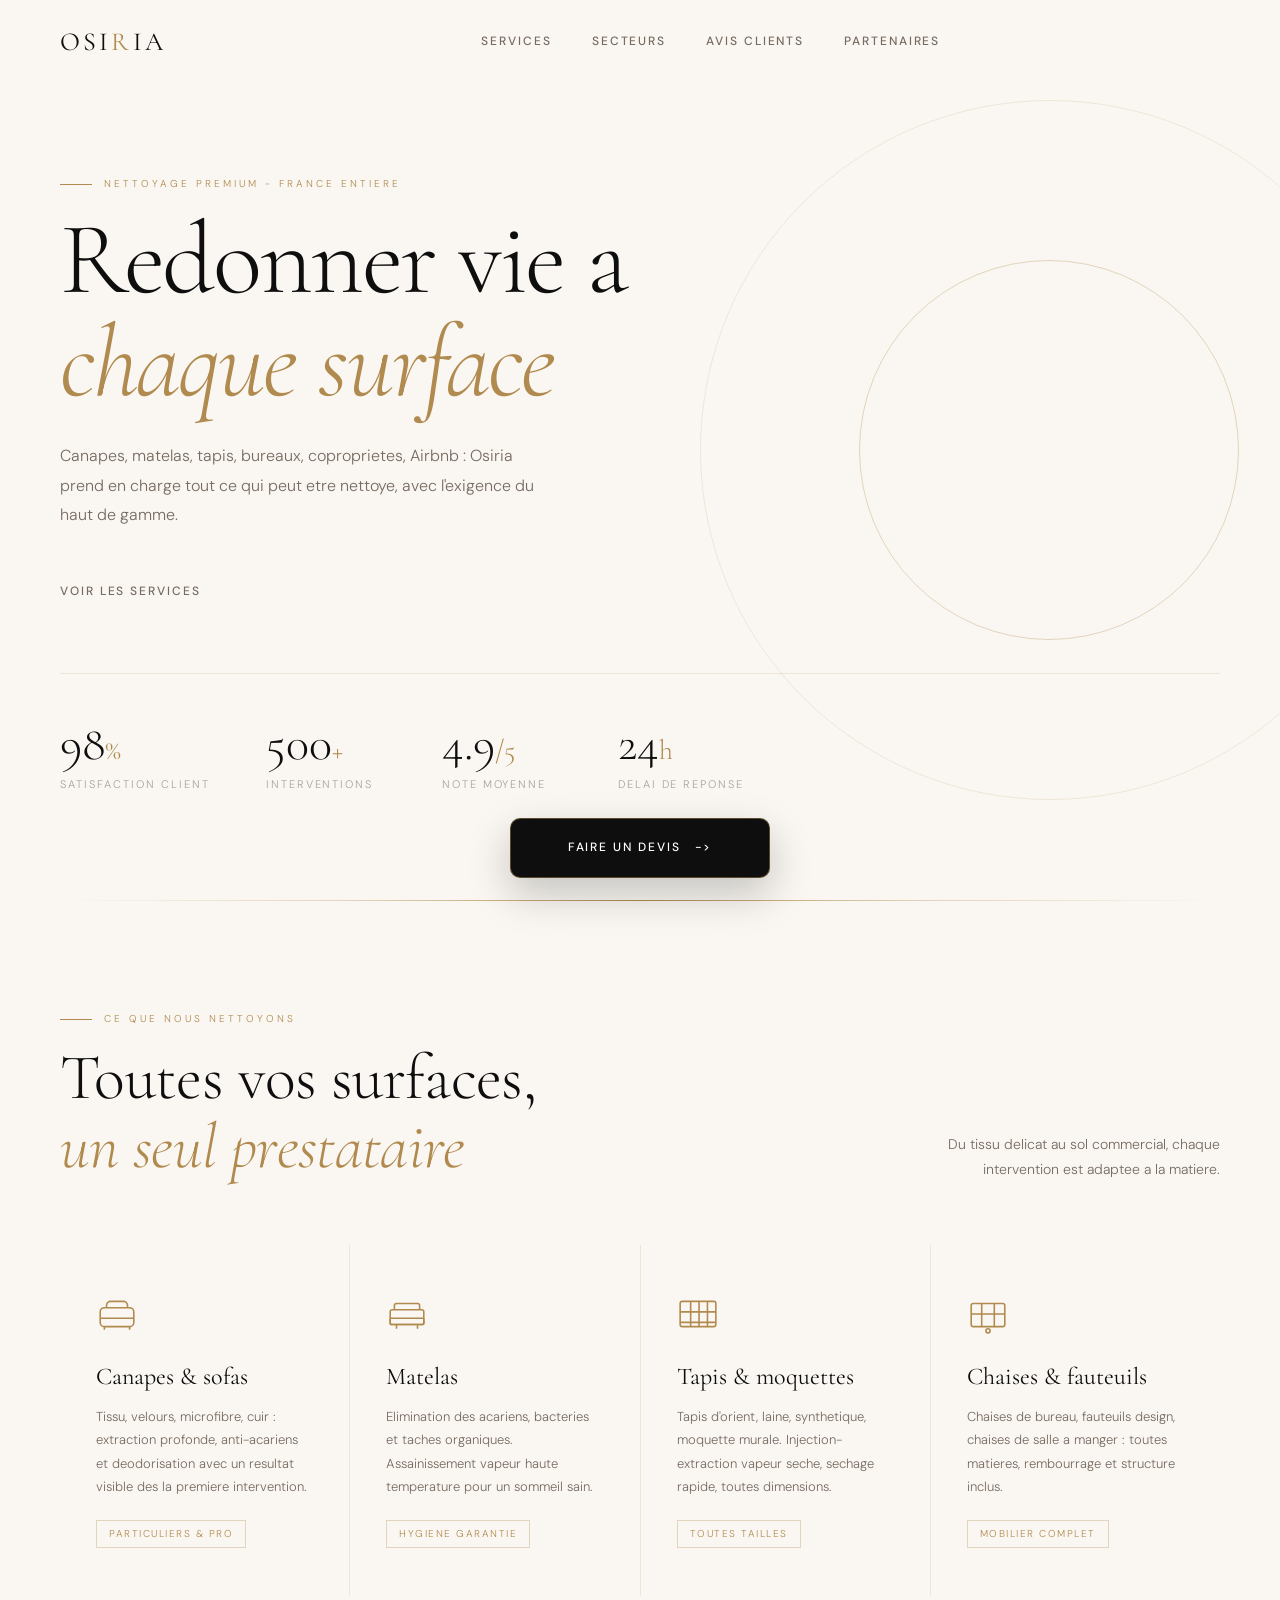
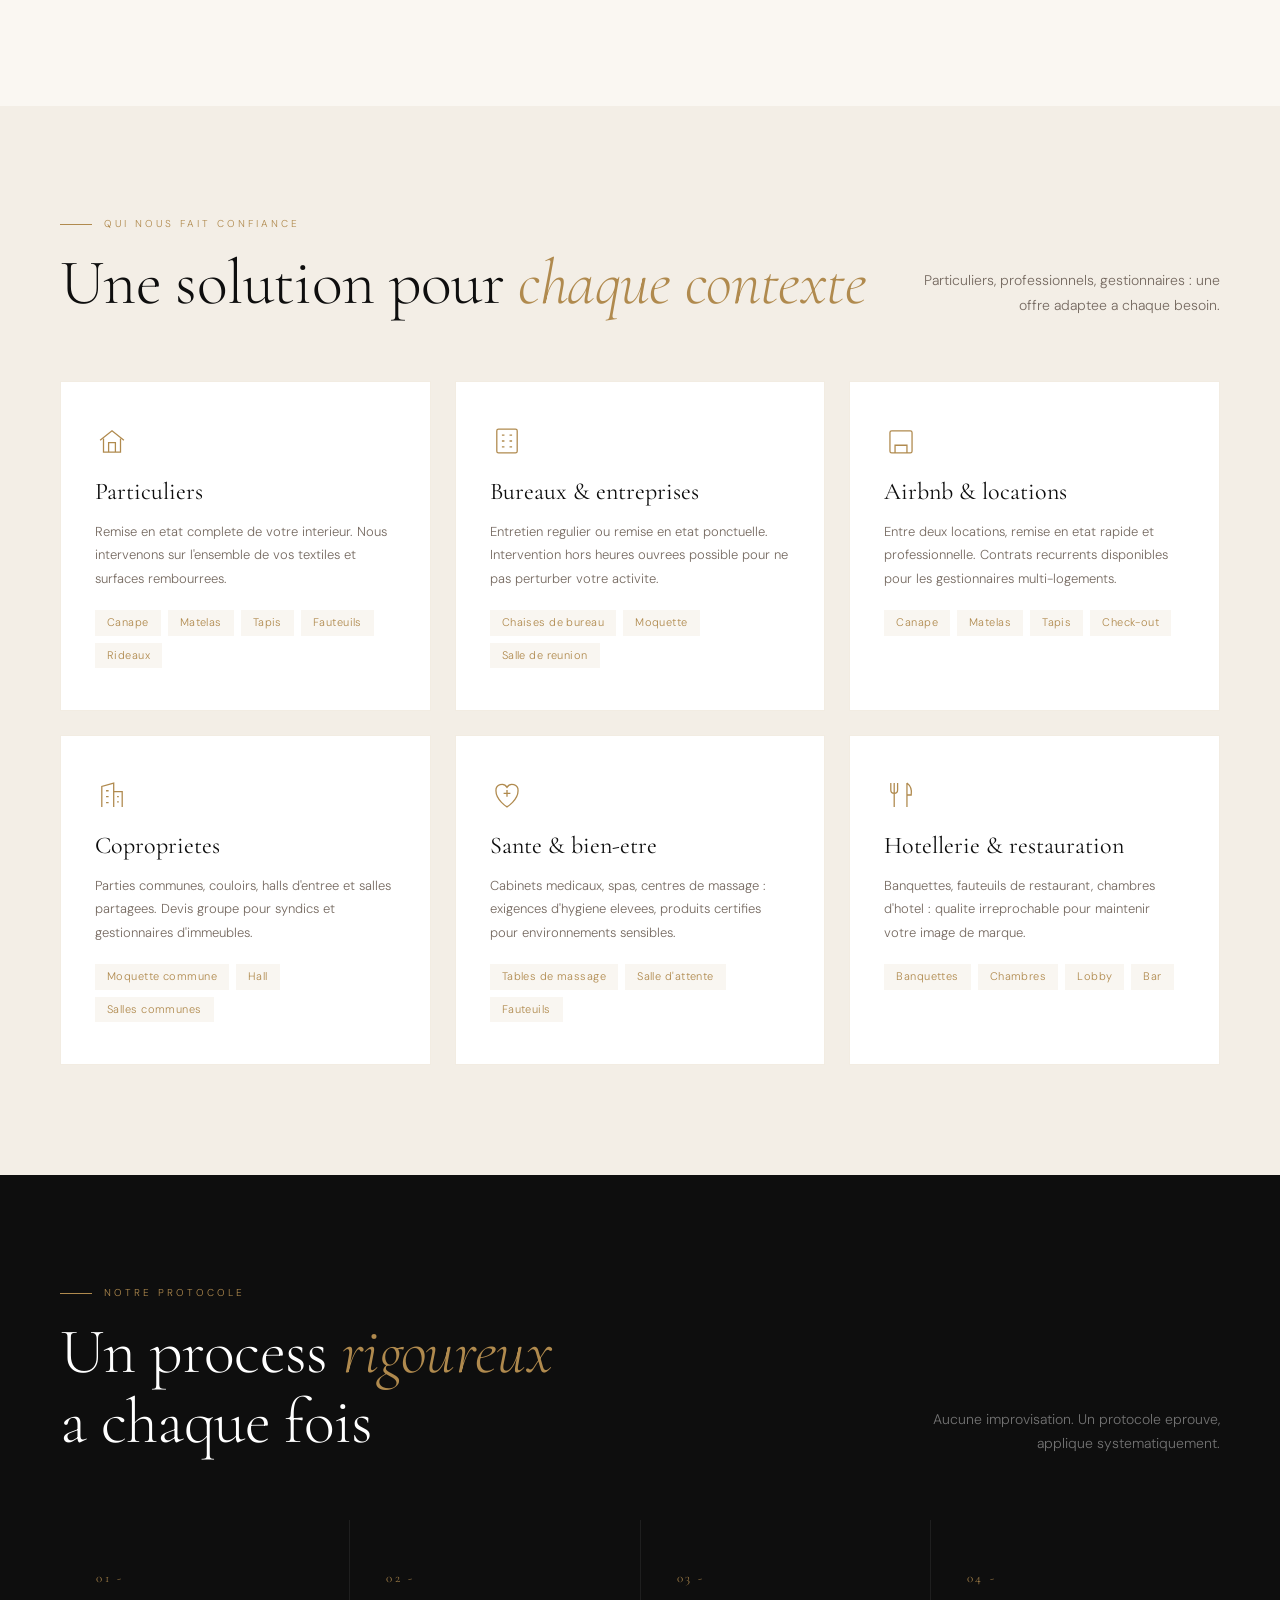
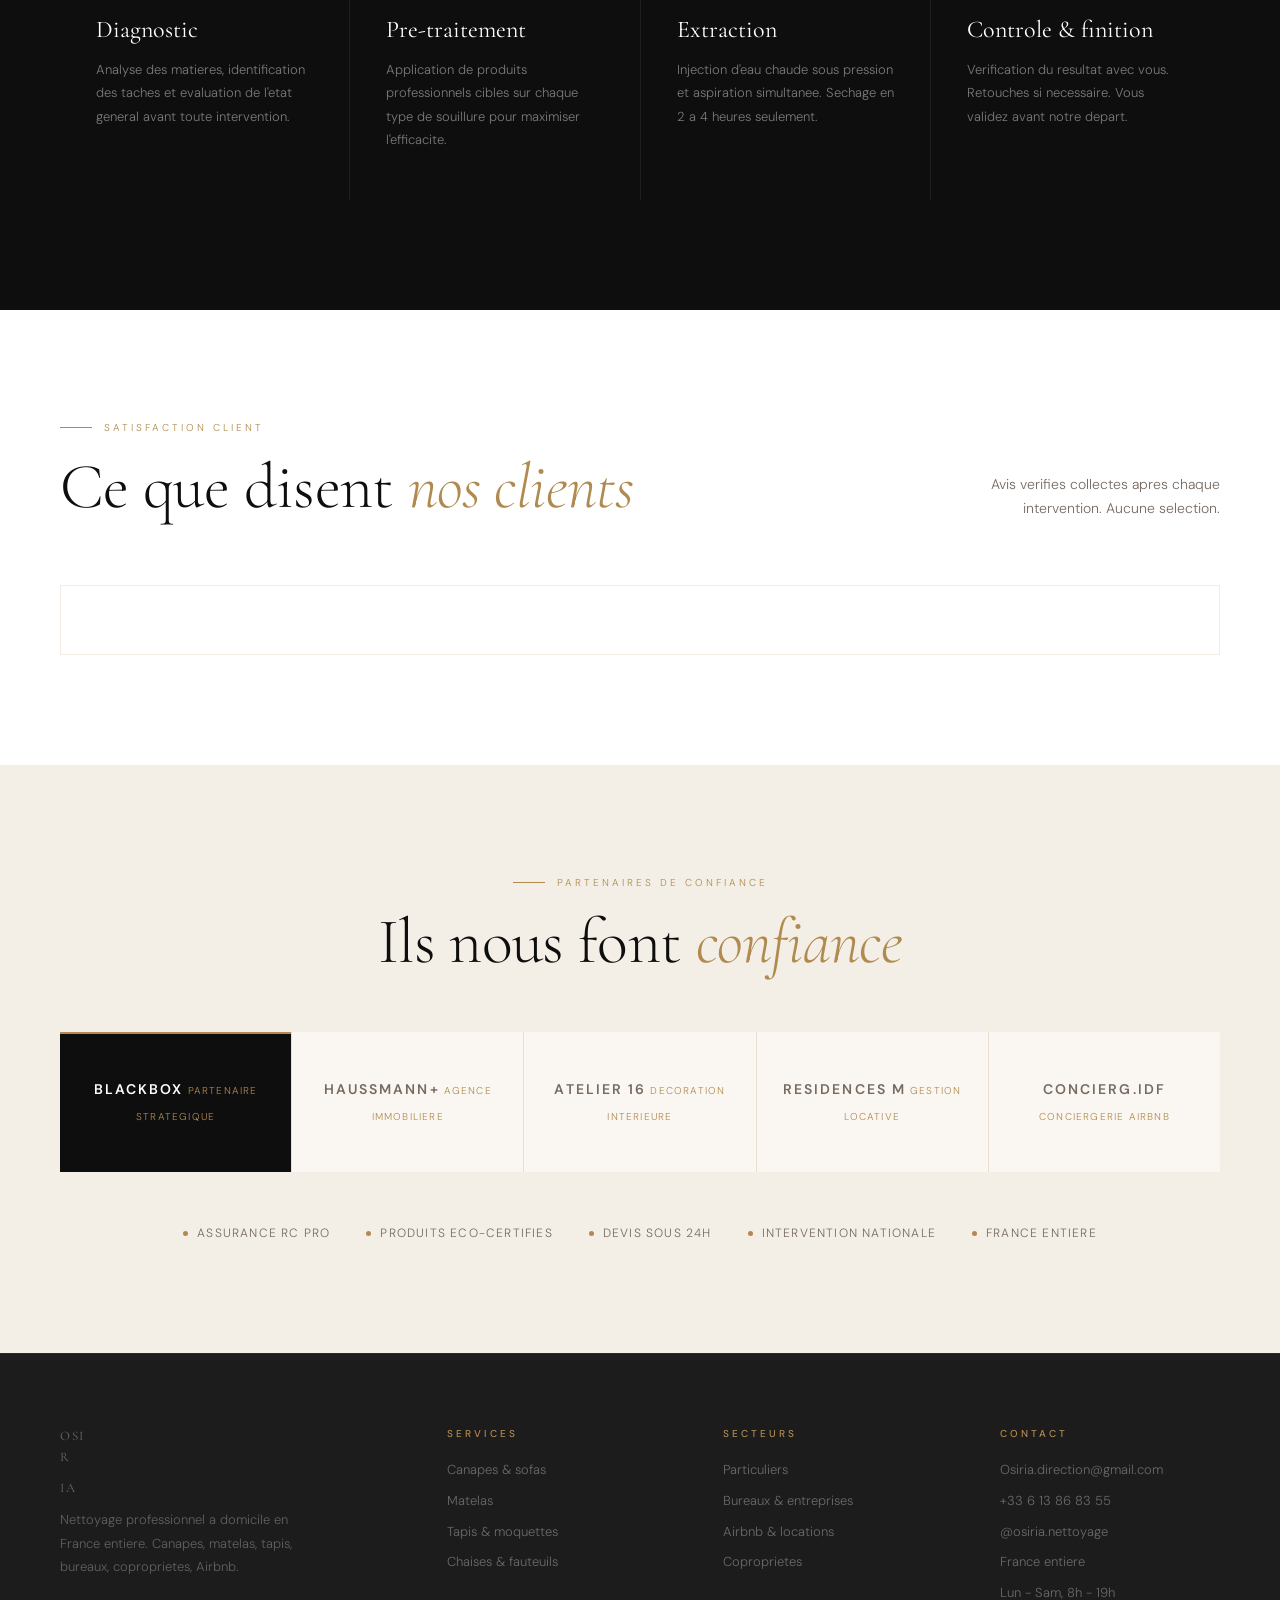
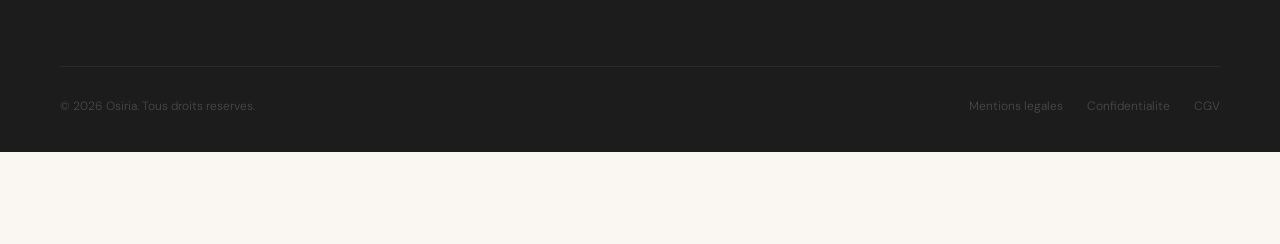
==== commit 6e1467ea: "Ajout page devis" ====
--- a/index.html
+++ b/index.html
@@ -171,30 +171,10 @@
         </ul>
       </section>
 
-      <section class="contact-section" id="contact" aria-labelledby="contact-title">
-        <div class="commitments section-shell">
-          <div class="section-kicker">
-            <span></span>
-            <p>Nos engagements</p>
-          </div>
-          <h2 class="section-title" id="contact-title">La promesse <em>Osiria</em></h2>
-          <ol class="commitment-list" data-commitments></ol>
-        </div>
-
-        <div class="contact-card section-shell">
-          <h2>Retrouver un interieur <em>impeccable</em></h2>
-          <p>Contactez-nous pour un devis gratuit et personnalise. Reponse garantie sous 24 heures ouvrees.</p>
-          <div class="contact-methods" data-contacts></div>
-          <div class="zones">
-            <span>Zone d'intervention</span>
-            <p>Paris · Lyon · Marseille · Bordeaux<br />Lille · Toulouse · Et partout en France</p>
-          </div>
-        </div>
-      </section>
     </main>
 
     <aside class="quote-bar" aria-label="Demande de devis">
-      <a class="button button--gold" href="#contact">Faire un devis <span aria-hidden="true">-></span></a>
+      <a class="button button--gold" href="devis.html">Faire un devis <span aria-hidden="true">-></span></a>
     </aside>
 
     <footer class="site-footer">
--- a/assets/css/base.css
+++ b/assets/css/base.css
@@ -42,6 +42,10 @@
 
 body.nav-open {
   overflow: hidden;
+}
+
+body.devis-page {
+  padding-bottom: 0;
 }
 
 img,
--- a/assets/css/components.css
+++ b/assets/css/components.css
@@ -177,24 +177,39 @@
 
 .quote-bar {
   position: fixed;
-  inset: auto 24px 20px;
+  right: auto;
+  bottom: 22px;
+  left: 50%;
   z-index: 120;
-  display: grid;
-  place-items: center;
-  max-width: 420px;
-  margin-inline: auto;
-  border: 1px solid rgba(176, 138, 78, 0.28);
-  background: rgba(14, 14, 14, 0.94);
-  box-shadow: 0 20px 70px rgba(14, 14, 14, 0.22);
-  padding: 14px;
-  backdrop-filter: blur(18px);
+  width: auto;
+  max-width: calc(100% - 32px);
+  padding: 0;
+  border: 0;
+  background: transparent;
+  box-shadow: none;
+  transform: translateX(-50%);
 }
 
 .quote-bar .button {
-  min-height: 48px;
-  width: 100%;
-  padding-inline: 32px;
+  min-width: 260px;
+  min-height: 60px;
+  border: 1px solid rgba(176, 138, 78, 0.48);
+  border-radius: 10px;
+  background: var(--ink);
+  color: var(--white);
+  box-shadow: 0 16px 42px rgba(14, 14, 14, 0.22);
+  padding-inline: 42px;
   white-space: nowrap;
+  transition: background 180ms ease, border-color 180ms ease, box-shadow 180ms ease, color 180ms ease, gap 180ms ease,
+    transform 180ms ease;
+}
+
+.quote-bar .button:hover {
+  border-color: var(--gold-light);
+  background: var(--gold);
+  color: var(--ink);
+  box-shadow: 0 18px 48px rgba(176, 138, 78, 0.28);
+  transform: translateY(-2px);
 }
 
 .button-link {
--- a/assets/css/layout.css
+++ b/assets/css/layout.css
@@ -578,6 +578,10 @@
   grid-template-columns: 1fr 1fr;
 }
 
+.devis-main {
+  padding-top: var(--header-height);
+}
+
 .commitments {
   background: var(--cream-3);
   padding-block: 100px;
@@ -642,6 +646,12 @@
   color: rgba(255, 255, 255, 0.48);
   font-size: 14px;
   line-height: 1.75;
+}
+
+.contact-back {
+  display: inline-flex;
+  margin-bottom: 34px;
+  color: var(--gold);
 }
 
 .contact-card__detail {
--- a/assets/css/responsive.css
+++ b/assets/css/responsive.css
@@ -108,9 +108,12 @@
   }
 
   .quote-bar {
-    inset: auto 14px 14px;
-    max-width: 360px;
-    padding: 16px;
+    bottom: 14px;
+    max-width: calc(100% - 28px);
+  }
+
+  .quote-bar .button {
+    min-width: min(310px, calc(100vw - 28px));
   }
 
   .section-heading {
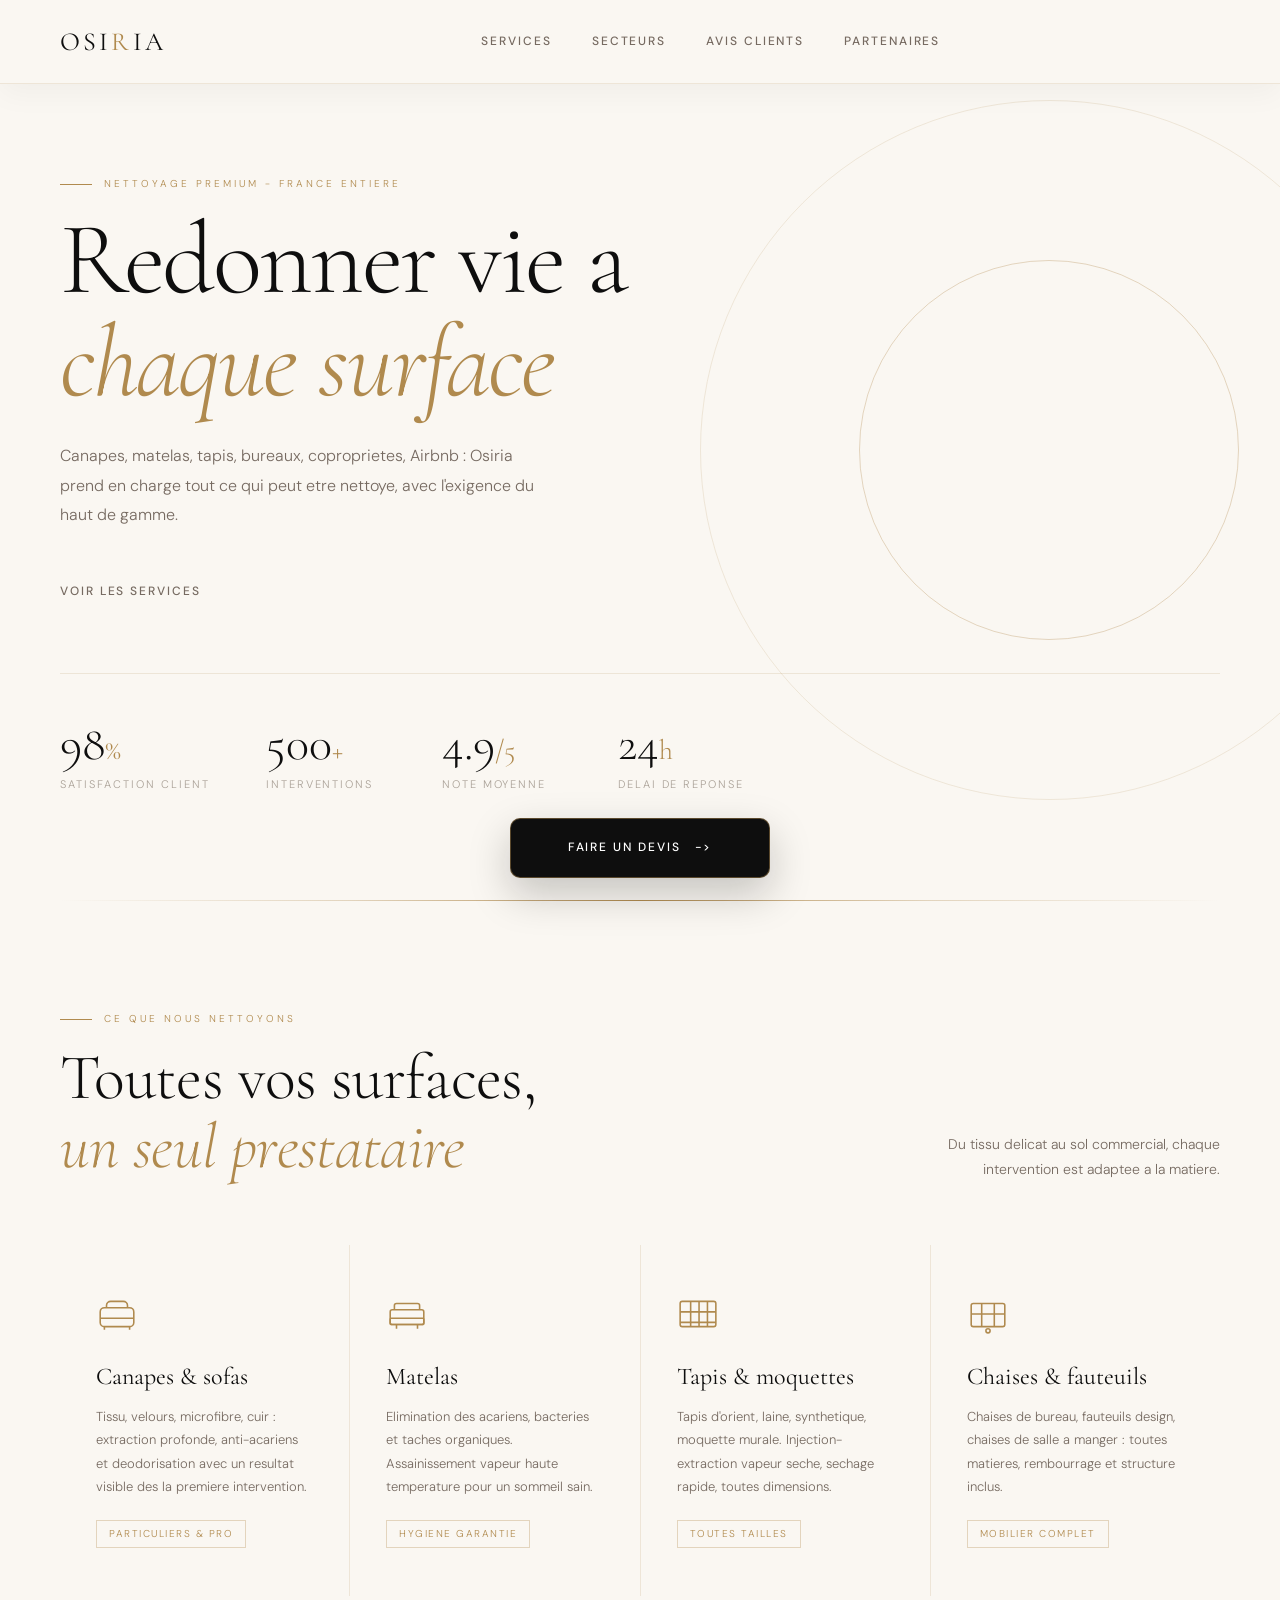
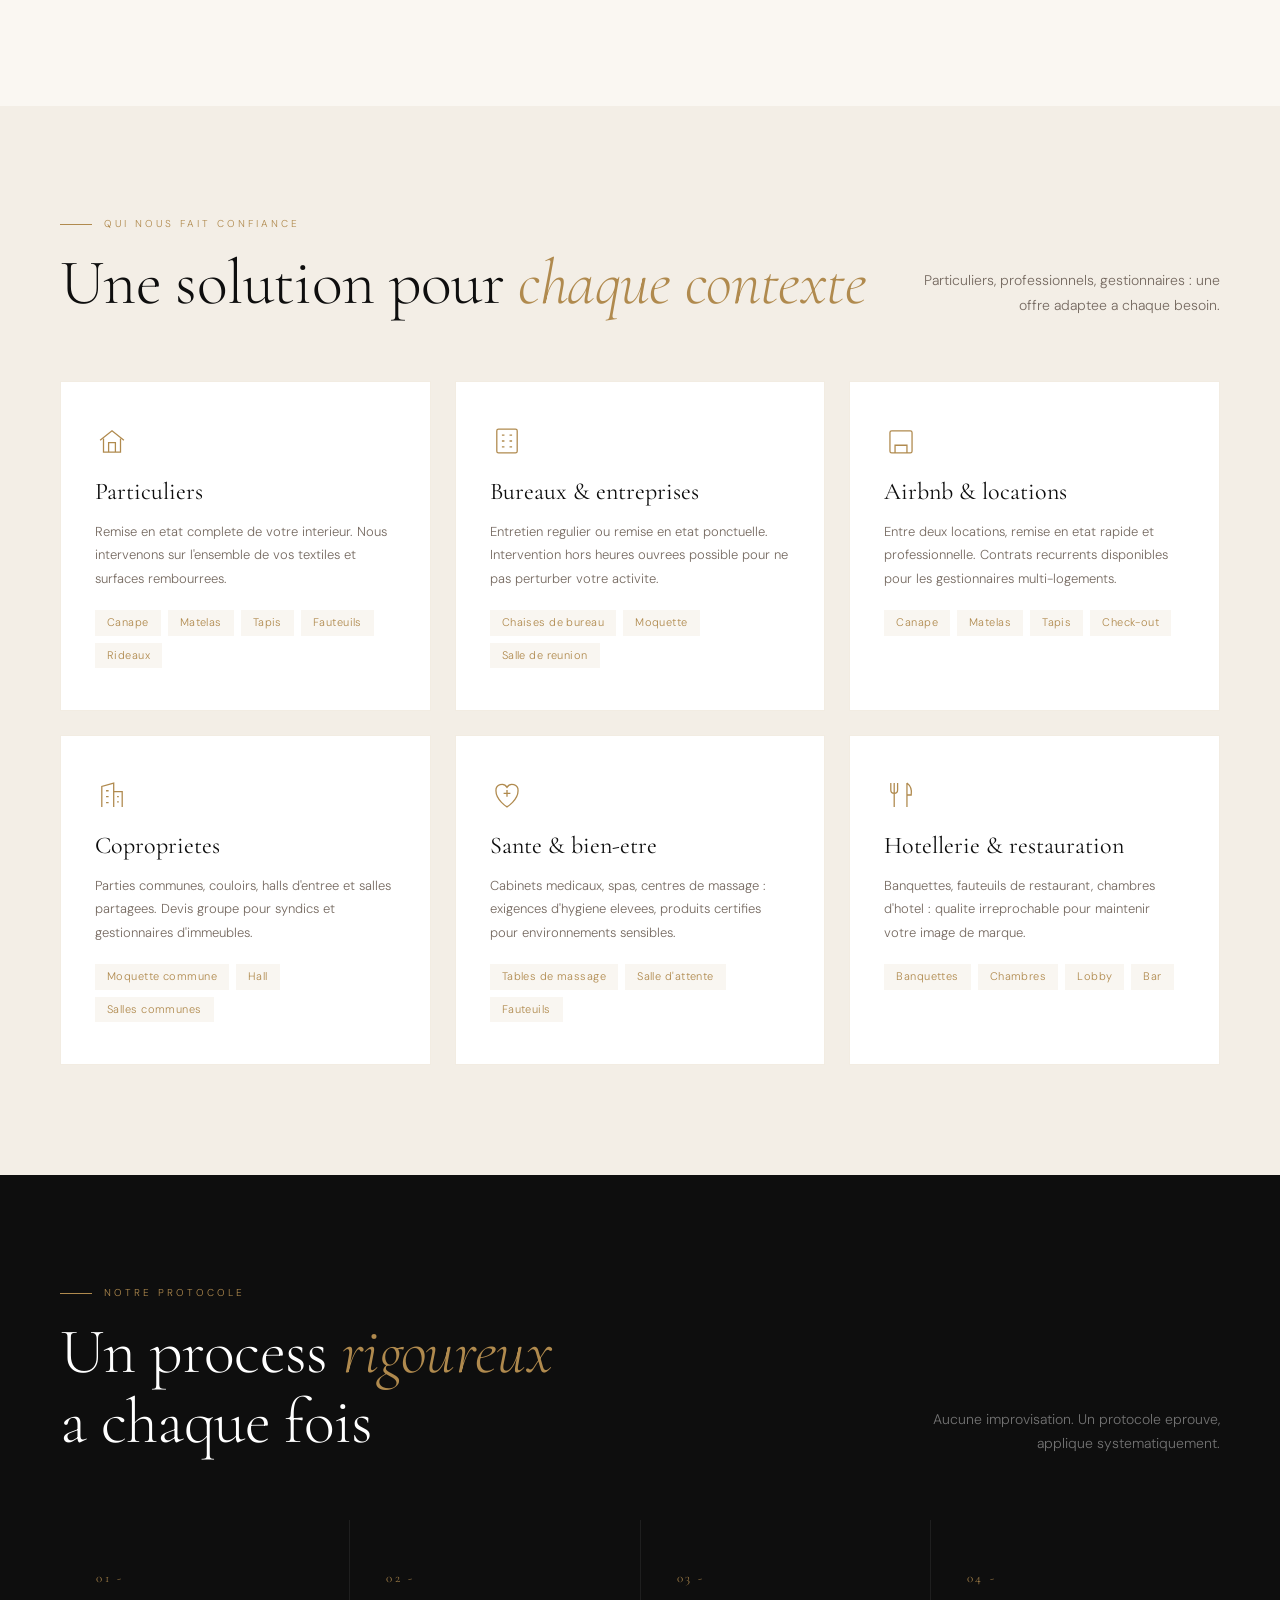
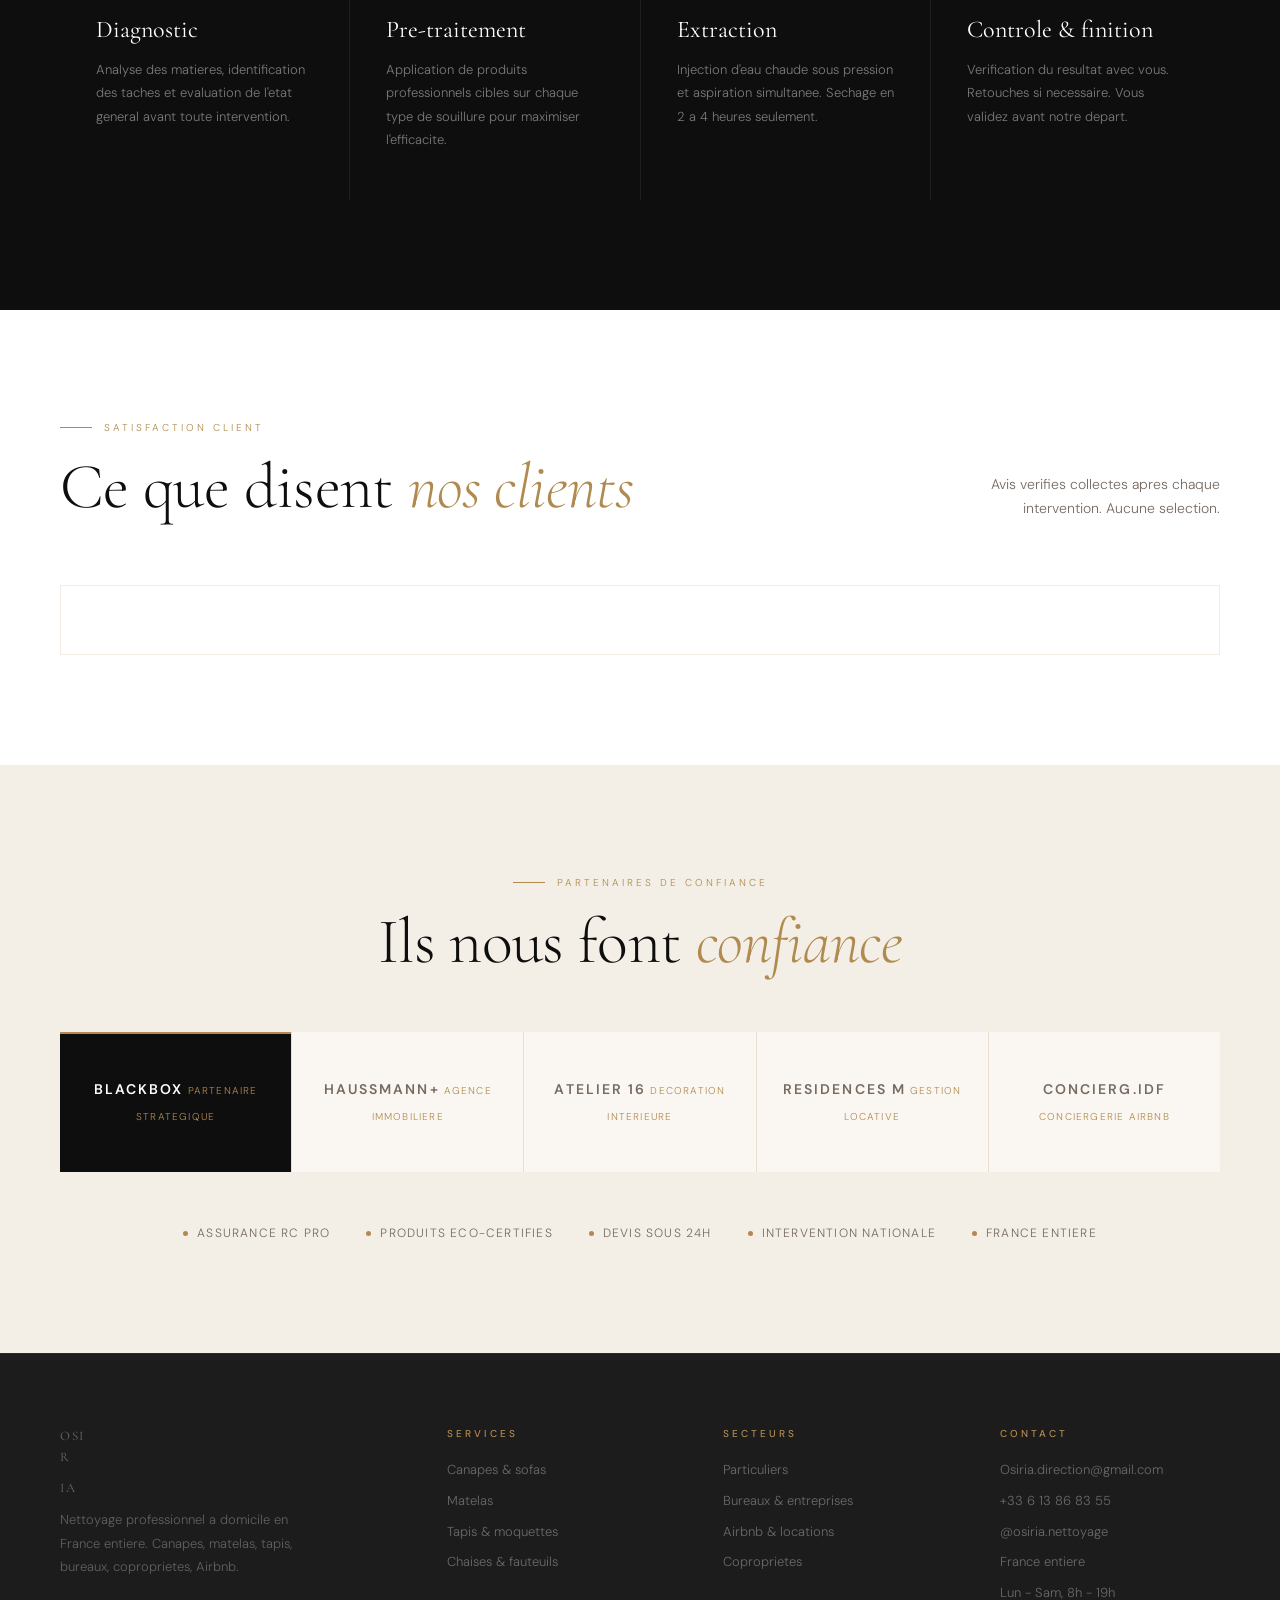
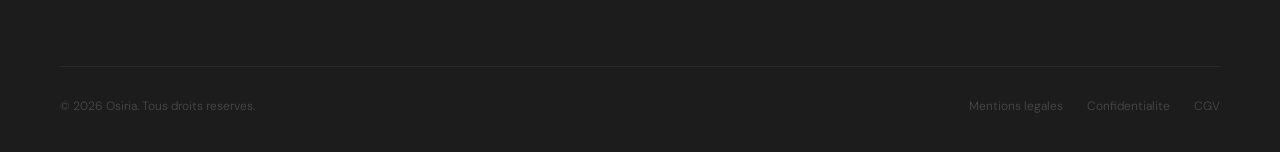
==== commit a399c7af: "poffinement d'un detail en bas de page dans index.html" ====
--- a/index.html
+++ b/index.html
@@ -22,7 +22,7 @@
     <link rel="stylesheet" href="assets/css/responsive.css" />
     <script src="assets/js/main.js" defer></script>
   </head>
-  <body>
+  <body class="home-page">
     <header class="site-header" data-header>
       <a class="brand" href="#accueil" aria-label="Accueil Osiria">OSI<span>R</span>IA</a>
 
--- a/assets/css/base.css
+++ b/assets/css/base.css
@@ -48,6 +48,10 @@
   padding-bottom: 0;
 }
 
+body.home-page {
+  padding-bottom: 0;
+}
+
 img,
 svg {
   display: block;
--- a/assets/css/components.css
+++ b/assets/css/components.css
@@ -6,17 +6,15 @@
   grid-template-columns: auto 1fr;
   align-items: center;
   gap: 36px;
-  min-height: var(--header-height);
+  height: var(--header-height);
   padding: 0 60px;
-  transition: min-height 220ms ease, background 220ms ease, border-color 220ms ease;
-}
-
-.site-header.is-scrolled,
+  border-bottom: 1px solid var(--border);
+  background: rgba(250, 247, 242, 0.98);
+  box-shadow: 0 10px 30px rgba(32, 25, 17, 0.04);
+}
+
 .site-header.is-open {
-  min-height: 66px;
   background: rgba(250, 247, 242, 0.96);
-  border-bottom: 1px solid var(--border);
-  backdrop-filter: blur(18px);
 }
 
 .brand,
--- a/assets/css/layout.css
+++ b/assets/css/layout.css
@@ -650,8 +650,33 @@
 
 .contact-back {
   display: inline-flex;
+  min-height: 42px;
+  align-items: center;
+  gap: 10px;
   margin-bottom: 34px;
-  color: var(--gold);
+  border: 1px solid rgba(176, 138, 78, 0.48);
+  padding: 0 18px;
+  color: var(--gold);
+  transition: background 180ms ease, border-color 180ms ease, color 180ms ease, transform 180ms ease;
+}
+
+.contact-back::before {
+  content: "<-";
+  font-size: 14px;
+  letter-spacing: 0;
+  line-height: 1;
+  transition: transform 180ms ease;
+}
+
+.contact-back:hover {
+  border-color: var(--gold-light);
+  background: var(--gold);
+  color: var(--ink);
+  transform: translateY(-2px);
+}
+
+.contact-back:hover::before {
+  transform: translateX(-3px);
 }
 
 .contact-card__detail {
@@ -665,6 +690,11 @@
   grid-template-columns: repeat(3, minmax(0, 1fr));
   gap: 14px;
   margin-top: 24px;
+}
+
+.contact-methods--enhanced {
+  grid-template-columns: repeat(2, minmax(0, 1fr));
+  gap: 16px;
 }
 
 .contact-method {
@@ -711,6 +741,53 @@
   line-height: 1.45;
 }
 
+.contact-method--form {
+  align-content: start;
+  gap: 10px;
+  grid-column: 1 / -1;
+}
+
+.contact-method--form input,
+.contact-method--form textarea {
+  width: 100%;
+  border: 1px solid rgba(255, 255, 255, 0.2);
+  background: rgba(255, 255, 255, 0.03);
+  padding: 10px 11px;
+  color: var(--white);
+  font-family: var(--font-sans);
+  font-size: 13px;
+  line-height: 1.4;
+}
+
+.contact-method--form input::placeholder,
+.contact-method--form textarea::placeholder {
+  color: rgba(255, 255, 255, 0.42);
+}
+
+.contact-method--form input:focus-visible,
+.contact-method--form textarea:focus-visible {
+  outline: 2px solid rgba(176, 138, 78, 0.72);
+  outline-offset: 1px;
+}
+
+.contact-method--form button {
+  border: 1px solid rgba(176, 138, 78, 0.62);
+  background: transparent;
+  padding: 10px 12px;
+  color: var(--gold);
+  font-size: 12px;
+  letter-spacing: 0.08em;
+  text-transform: uppercase;
+  cursor: pointer;
+  transition: background 180ms ease, color 180ms ease, border-color 180ms ease;
+}
+
+.contact-method--form button:hover {
+  border-color: var(--gold-light);
+  background: var(--gold);
+  color: var(--ink);
+}
+
 .zones {
   margin-top: 52px;
   border-top: 1px solid rgba(255, 255, 255, 0.08);
--- a/assets/css/responsive.css
+++ b/assets/css/responsive.css
@@ -46,6 +46,10 @@
 
   body {
     padding-bottom: 150px;
+  }
+
+  body.home-page {
+    padding-bottom: 0;
   }
 
   .site-header {
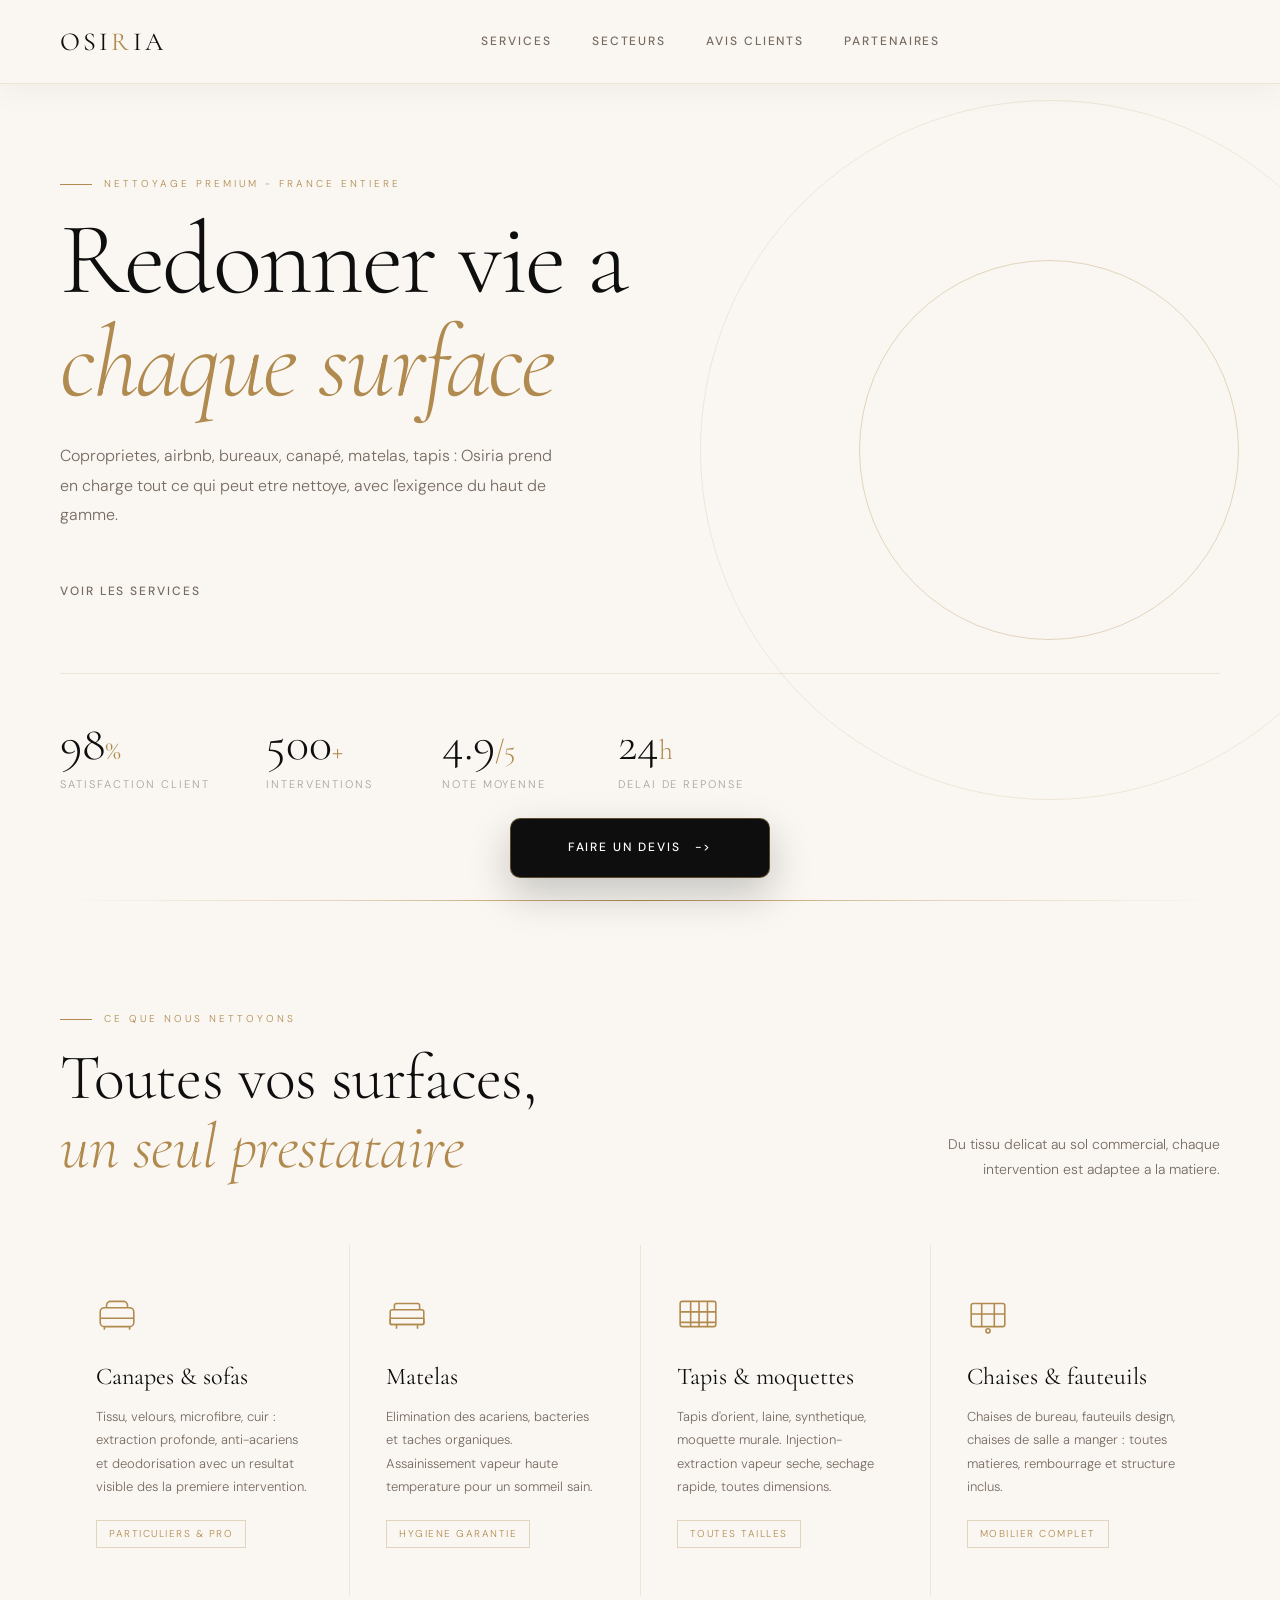
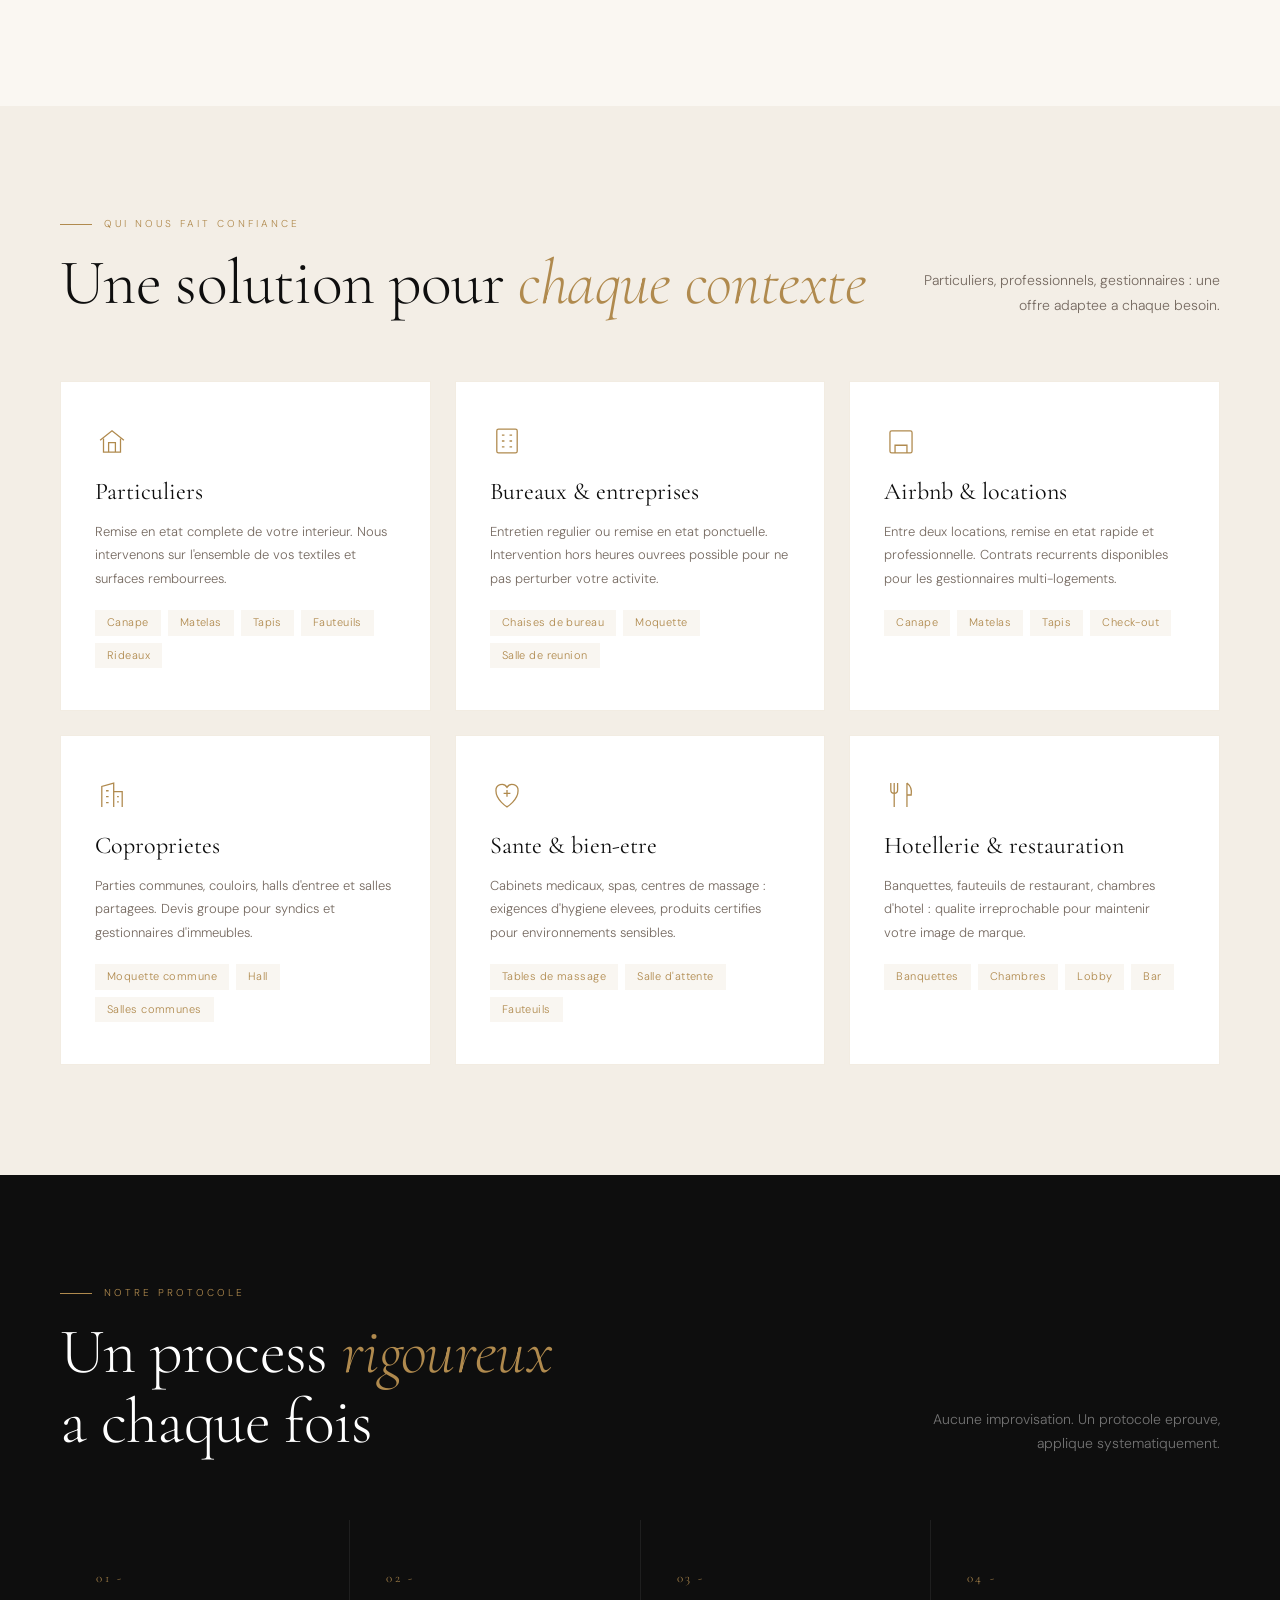
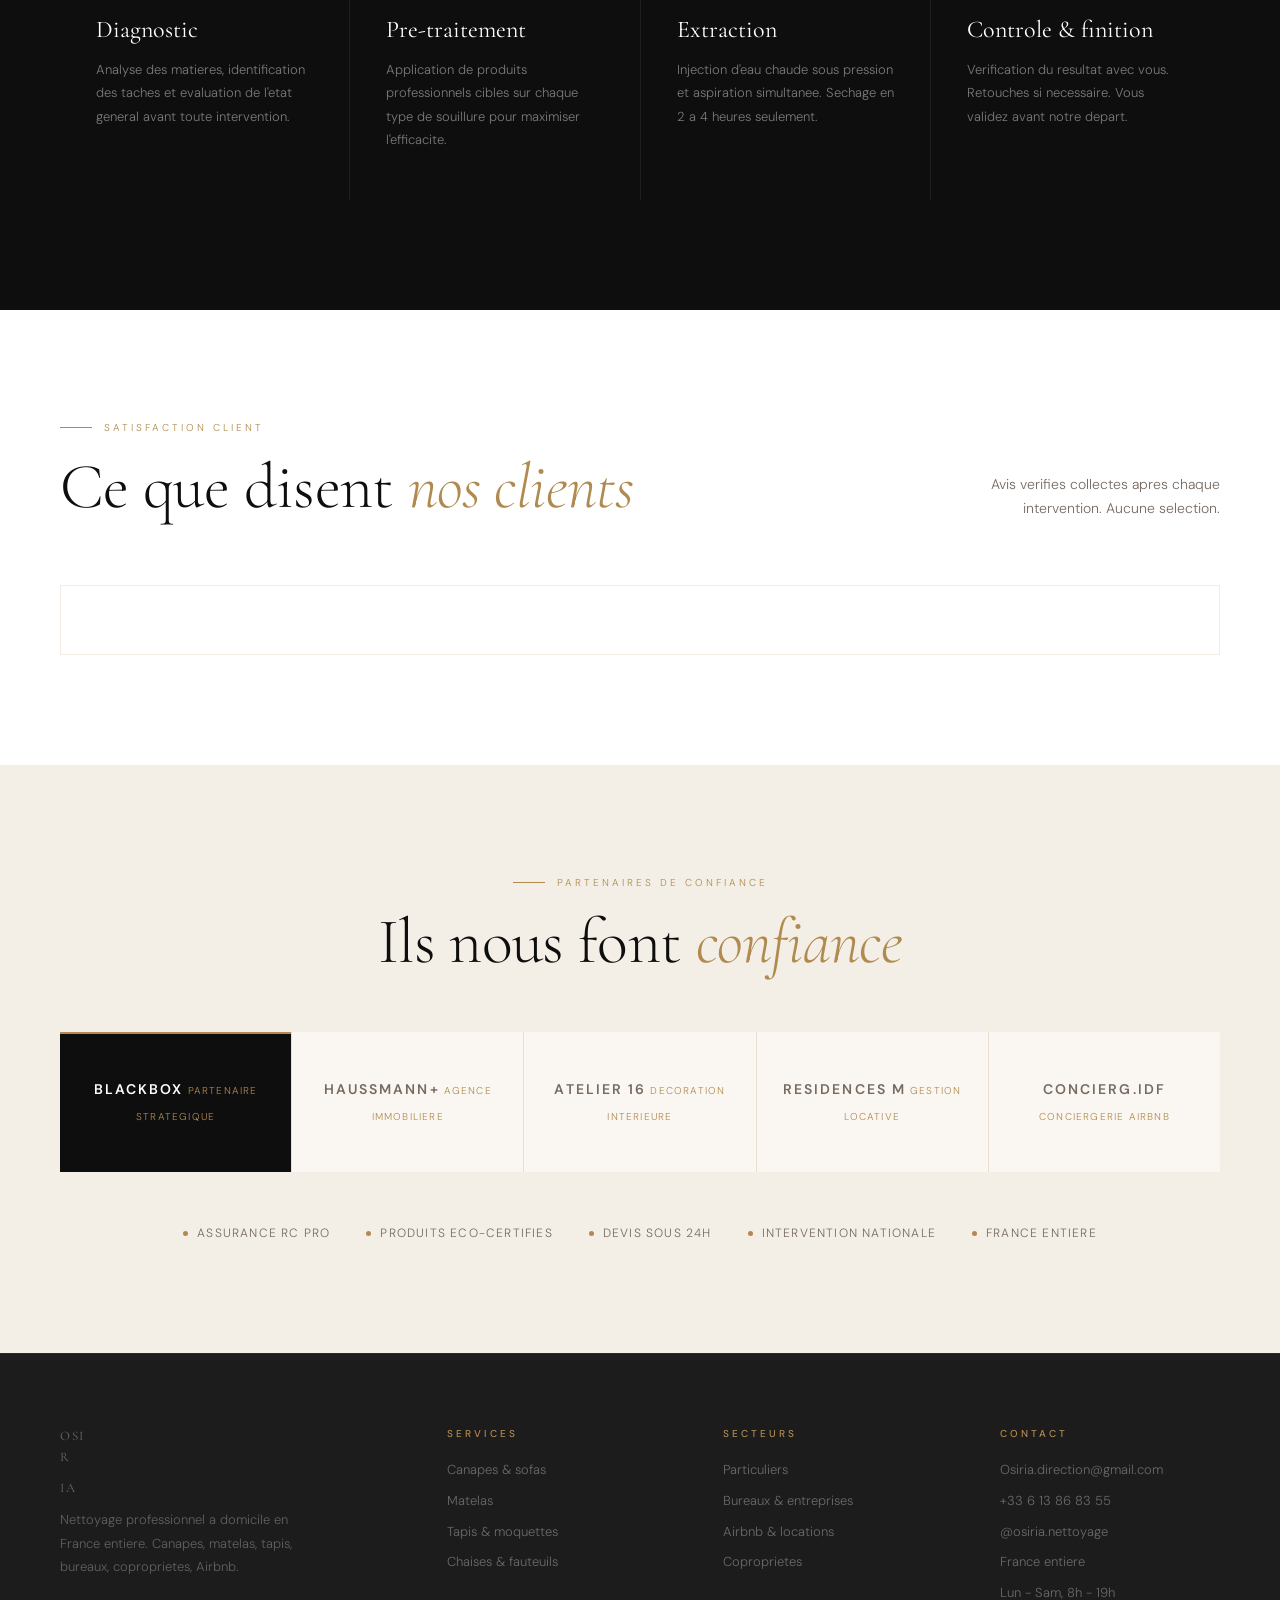
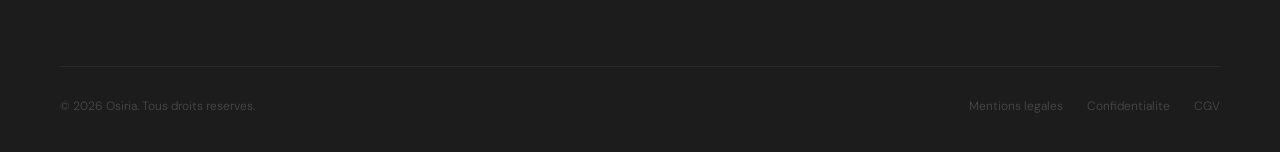
==== commit d07a3bea: "Premiere section texte" ====
--- a/index.html
+++ b/index.html
@@ -50,7 +50,7 @@
         </div>
         <h1 class="hero__title reveal">Redonner vie a <em>chaque surface</em></h1>
         <p class="hero__intro reveal">
-          Canapes, matelas, tapis, bureaux, coproprietes, Airbnb : Osiria prend en charge tout ce qui
+          Coproprietes, airbnb, bureaux, canapé, matelas, tapis : Osiria prend en charge tout ce qui
           peut etre nettoye, avec l'exigence du haut de gamme.
         </p>
         <div class="hero__actions reveal">
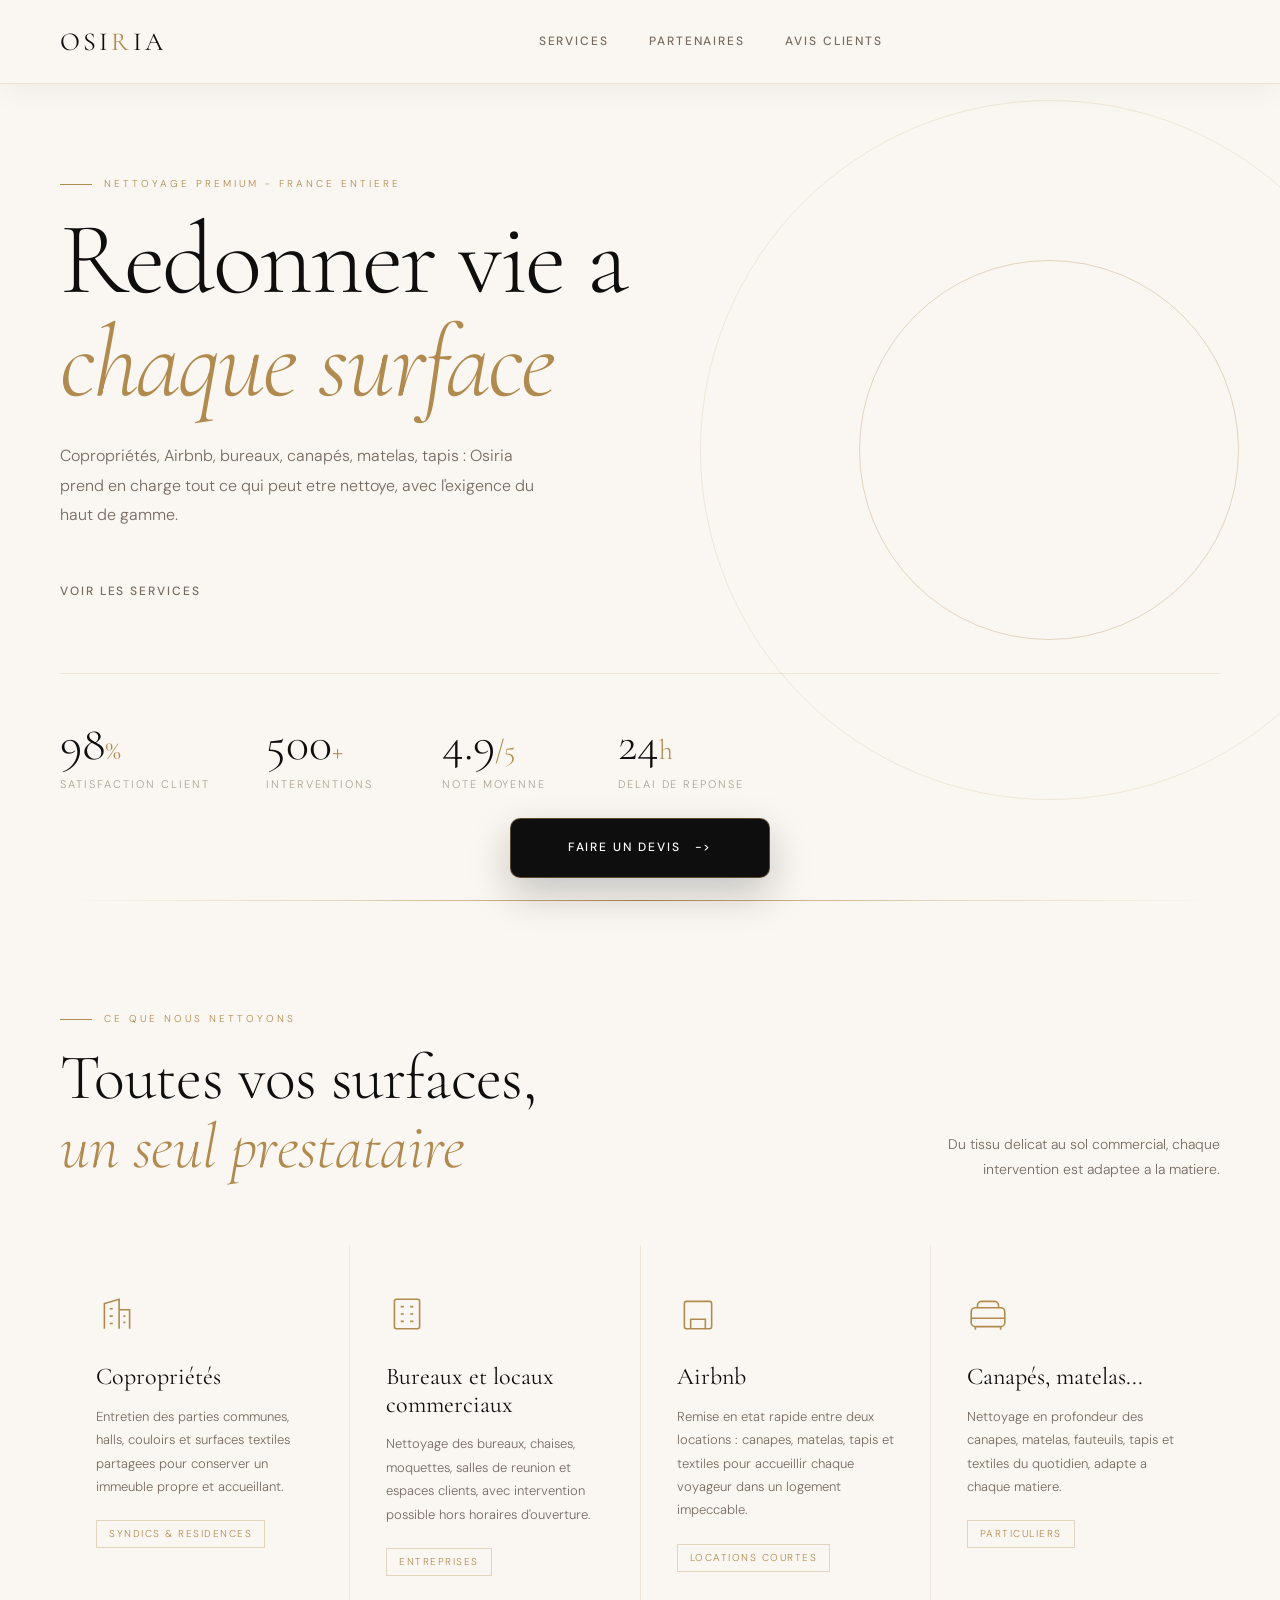
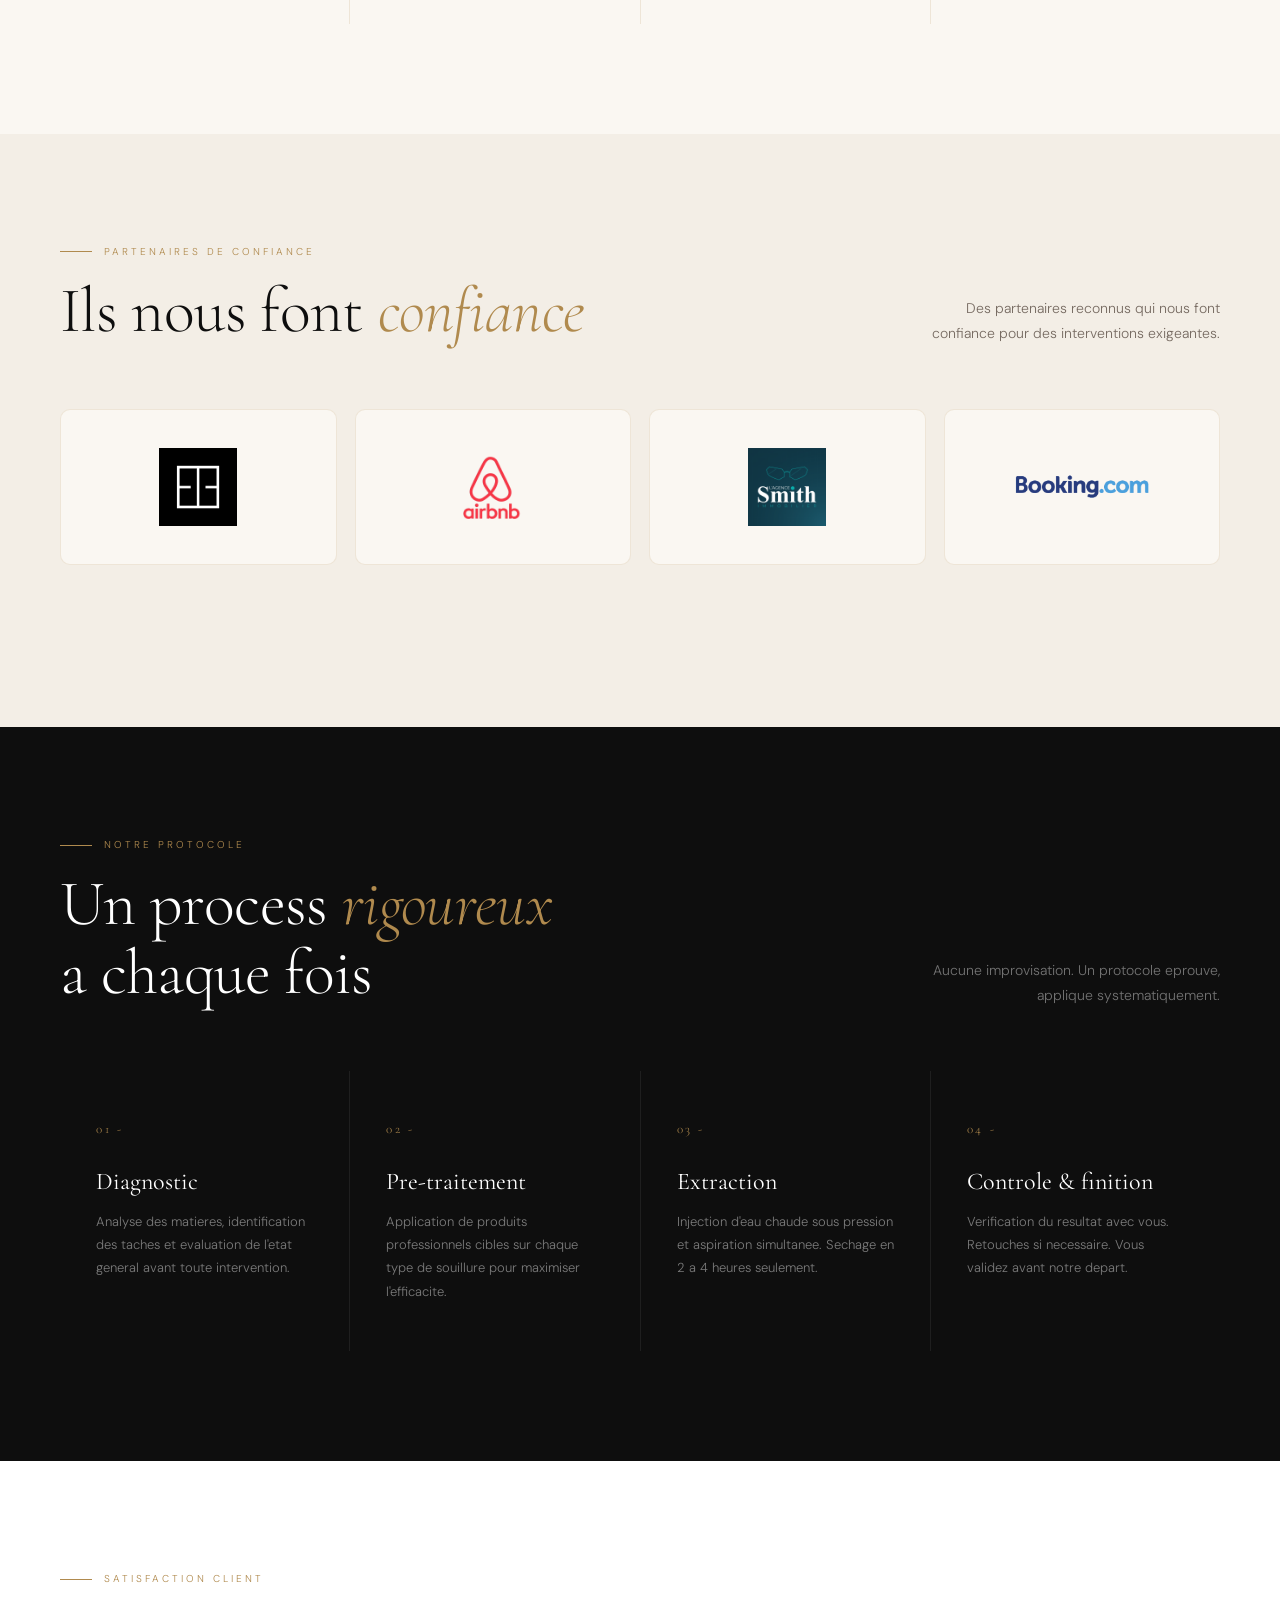
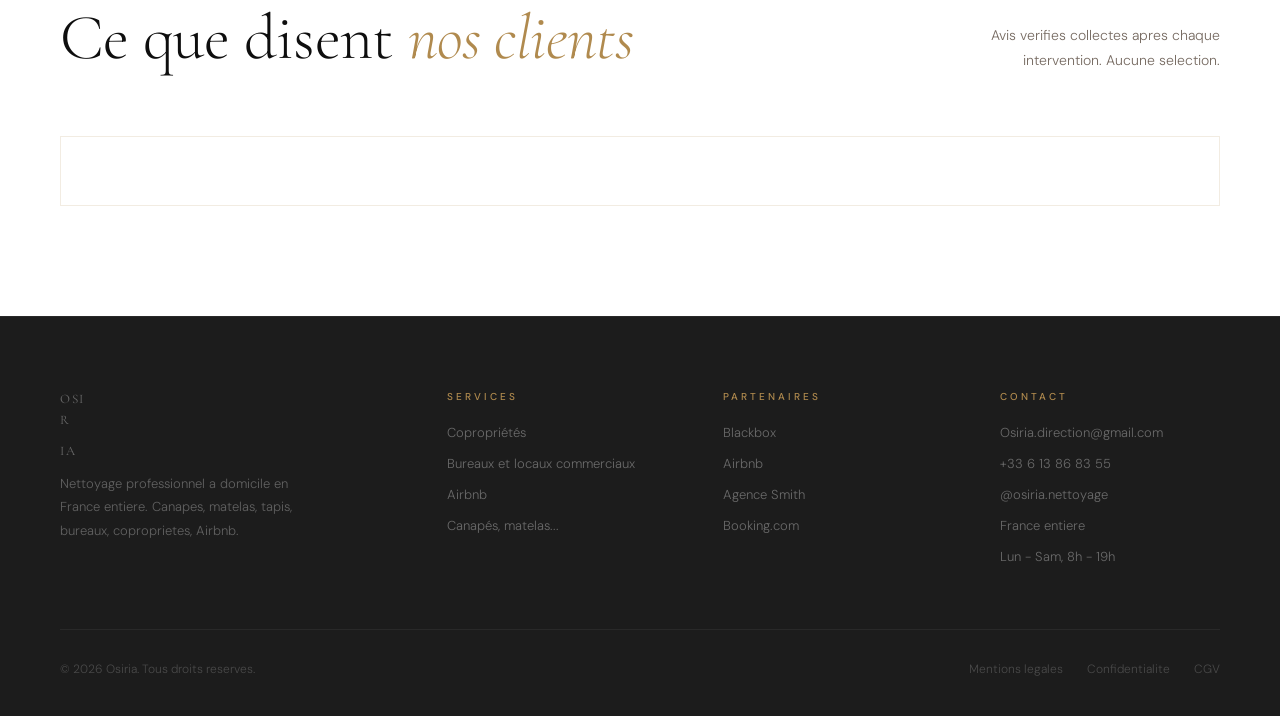
==== commit 17e22899: "MAJ logo" ====
--- a/index.html
+++ b/index.html
@@ -11,7 +11,9 @@
     <link rel="preconnect" href="https://fonts.googleapis.com" />
     <link rel="preconnect" href="https://fonts.gstatic.com" crossorigin />
     <link rel="preload" as="image" href="assets/img/partners/blackbox.png" />
+    <link rel="preload" as="image" href="assets/img/partners/airbnb.png" />
     <link rel="preload" as="image" href="assets/img/partners/agence-smith.png" />
+    <link rel="preload" as="image" href="assets/img/partners/booking.png" />
     <link
       href="https://fonts.googleapis.com/css2?family=Cormorant+Garamond:ital,wght@0,300;0,400;0,600;1,300;1,400&family=DM+Sans:wght@300;400;500;600&display=swap"
       rel="stylesheet"
@@ -34,9 +36,8 @@
 
       <nav class="main-nav" id="main-navigation" aria-label="Navigation principale" data-nav>
         <a href="#services">Services</a>
-        <a href="#secteurs">Secteurs</a>
+        <a href="#partenaires">Partenaires</a>
         <a href="#avis">Avis clients</a>
-        <a href="#partenaires">Partenaires</a>
       </nav>
 
     </header>
@@ -50,7 +51,7 @@
         </div>
         <h1 class="hero__title reveal">Redonner vie a <em>chaque surface</em></h1>
         <p class="hero__intro reveal">
-          Coproprietes, airbnb, bureaux, canapé, matelas, tapis : Osiria prend en charge tout ce qui
+          Copropriétés, Airbnb, bureaux, canapés, matelas, tapis : Osiria prend en charge tout ce qui
           peut etre nettoye, avec l'exigence du haut de gamme.
         </p>
         <div class="hero__actions reveal">
@@ -92,18 +93,18 @@
         <div class="services-grid" data-services></div>
       </section>
 
-      <section class="content-section content-section--soft section-shell" id="secteurs" aria-labelledby="sectors-title">
-        <div class="section-heading">
-          <div>
-            <div class="section-kicker">
-              <span></span>
-              <p>Qui nous fait confiance</p>
-            </div>
-            <h2 class="section-title" id="sectors-title">Une solution pour <em>chaque contexte</em></h2>
-          </div>
-          <p>Particuliers, professionnels, gestionnaires : une offre adaptee a chaque besoin.</p>
-        </div>
-        <div class="sectors-grid" data-sectors></div>
+      <section class="content-section content-section--soft section-shell" id="partenaires" aria-labelledby="partners-title">
+        <div class="section-heading">
+          <div>
+            <div class="section-kicker">
+              <span></span>
+              <p>Partenaires de confiance</p>
+            </div>
+            <h2 class="section-title" id="partners-title">Ils nous font <em>confiance</em></h2>
+          </div>
+          <p>Des partenaires reconnus qui nous font confiance pour des interventions exigeantes.</p>
+        </div>
+        <div class="partners-grid" data-partners></div>
       </section>
 
       <section class="content-section content-section--dark section-shell" aria-labelledby="process-title">
@@ -153,24 +154,6 @@
         <div class="reviews-grid" data-reviews></div>
       </section>
 
-      <section class="content-section content-section--soft section-shell" id="partenaires" aria-labelledby="partners-title">
-        <div class="partners-heading">
-          <div class="section-kicker">
-            <span></span>
-            <p>Partenaires de confiance</p>
-          </div>
-          <h2 class="section-title" id="partners-title">Ils nous font <em>confiance</em></h2>
-        </div>
-        <div class="partners-grid" data-partners></div>
-        <ul class="trust-list" aria-label="Garanties Osiria">
-          <li>Assurance RC Pro</li>
-          <li>Produits eco-certifies</li>
-          <li>Devis sous 24h</li>
-          <li>Intervention nationale</li>
-          <li>France entiere</li>
-        </ul>
-      </section>
-
     </main>
 
     <aside class="quote-bar" aria-label="Demande de devis">
@@ -188,17 +171,17 @@
         </div>
         <div>
           <h2>Services</h2>
-          <a href="#services">Canapes & sofas</a>
-          <a href="#services">Matelas</a>
-          <a href="#services">Tapis & moquettes</a>
-          <a href="#services">Chaises & fauteuils</a>
-        </div>
-        <div>
-          <h2>Secteurs</h2>
-          <a href="#secteurs">Particuliers</a>
-          <a href="#secteurs">Bureaux & entreprises</a>
-          <a href="#secteurs">Airbnb & locations</a>
-          <a href="#secteurs">Coproprietes</a>
+          <a href="#services">Copropriétés</a>
+          <a href="#services">Bureaux et locaux commerciaux</a>
+          <a href="#services">Airbnb</a>
+          <a href="#services">Canapés, matelas...</a>
+        </div>
+        <div>
+          <h2>Partenaires</h2>
+          <a href="#partenaires">Blackbox</a>
+          <a href="#partenaires">Airbnb</a>
+          <a href="#partenaires">Agence Smith</a>
+          <a href="#partenaires">Booking.com</a>
         </div>
         <div>
           <h2>Contact</h2>
--- a/assets/css/layout.css
+++ b/assets/css/layout.css
@@ -498,51 +498,35 @@
 }
 
 .partners-grid {
-  grid-template-columns: repeat(5, minmax(0, 1fr));
+  grid-template-columns: repeat(4, minmax(0, 1fr));
+  gap: 18px;
+  background: transparent;
   margin-bottom: 52px;
 }
 
 .partner-card {
   display: grid;
-  min-height: 140px;
+  min-height: 156px;
   place-items: center;
-  padding: 30px 20px;
+  border: 1px solid var(--border);
+  border-radius: 10px;
+  background: var(--cream);
+  padding: 30px 24px;
   text-align: center;
+  overflow: hidden;
 }
 
 .partner-card:hover {
   background: var(--white);
-}
-
-.partner-card.is-featured {
-  position: relative;
-  background: var(--ink);
-}
-
-.partner-card.is-featured::before {
-  position: absolute;
-  inset: 0 0 auto;
-  height: 2px;
-  background: var(--gold);
-  content: "";
-}
-
-.partner-card strong {
-  color: var(--muted);
-  font-size: 14px;
-  font-weight: 600;
-  letter-spacing: 0.15em;
-}
-
-.partner-card span {
-  color: var(--gold);
-  font-size: 10px;
-  letter-spacing: 0.12em;
-  text-transform: uppercase;
-}
-
-.partner-card.is-featured strong {
-  color: var(--white);
+  border-color: var(--gold-light);
+  box-shadow: var(--shadow);
+  transform: translateY(-3px);
+}
+
+.partner-card img {
+  width: min(100%, 190px);
+  height: 78px;
+  object-fit: contain;
 }
 
 .trust-list {
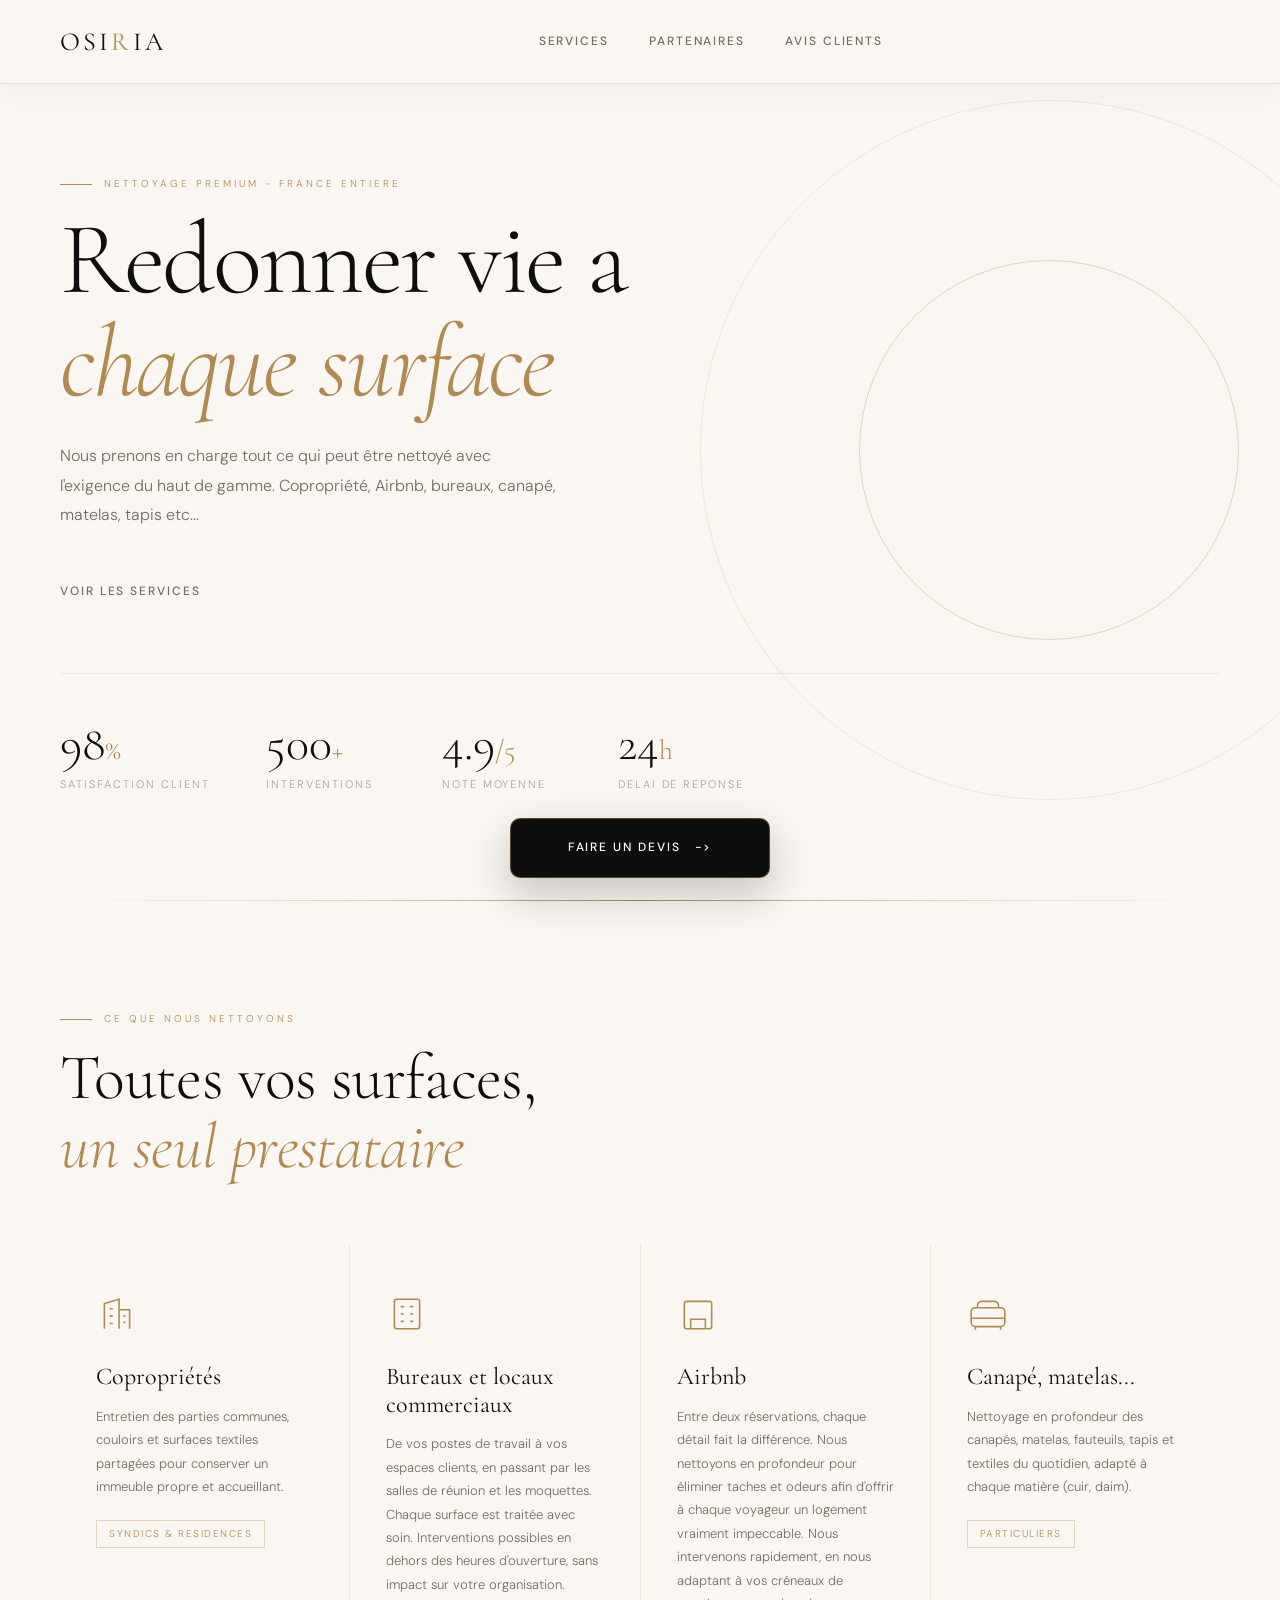
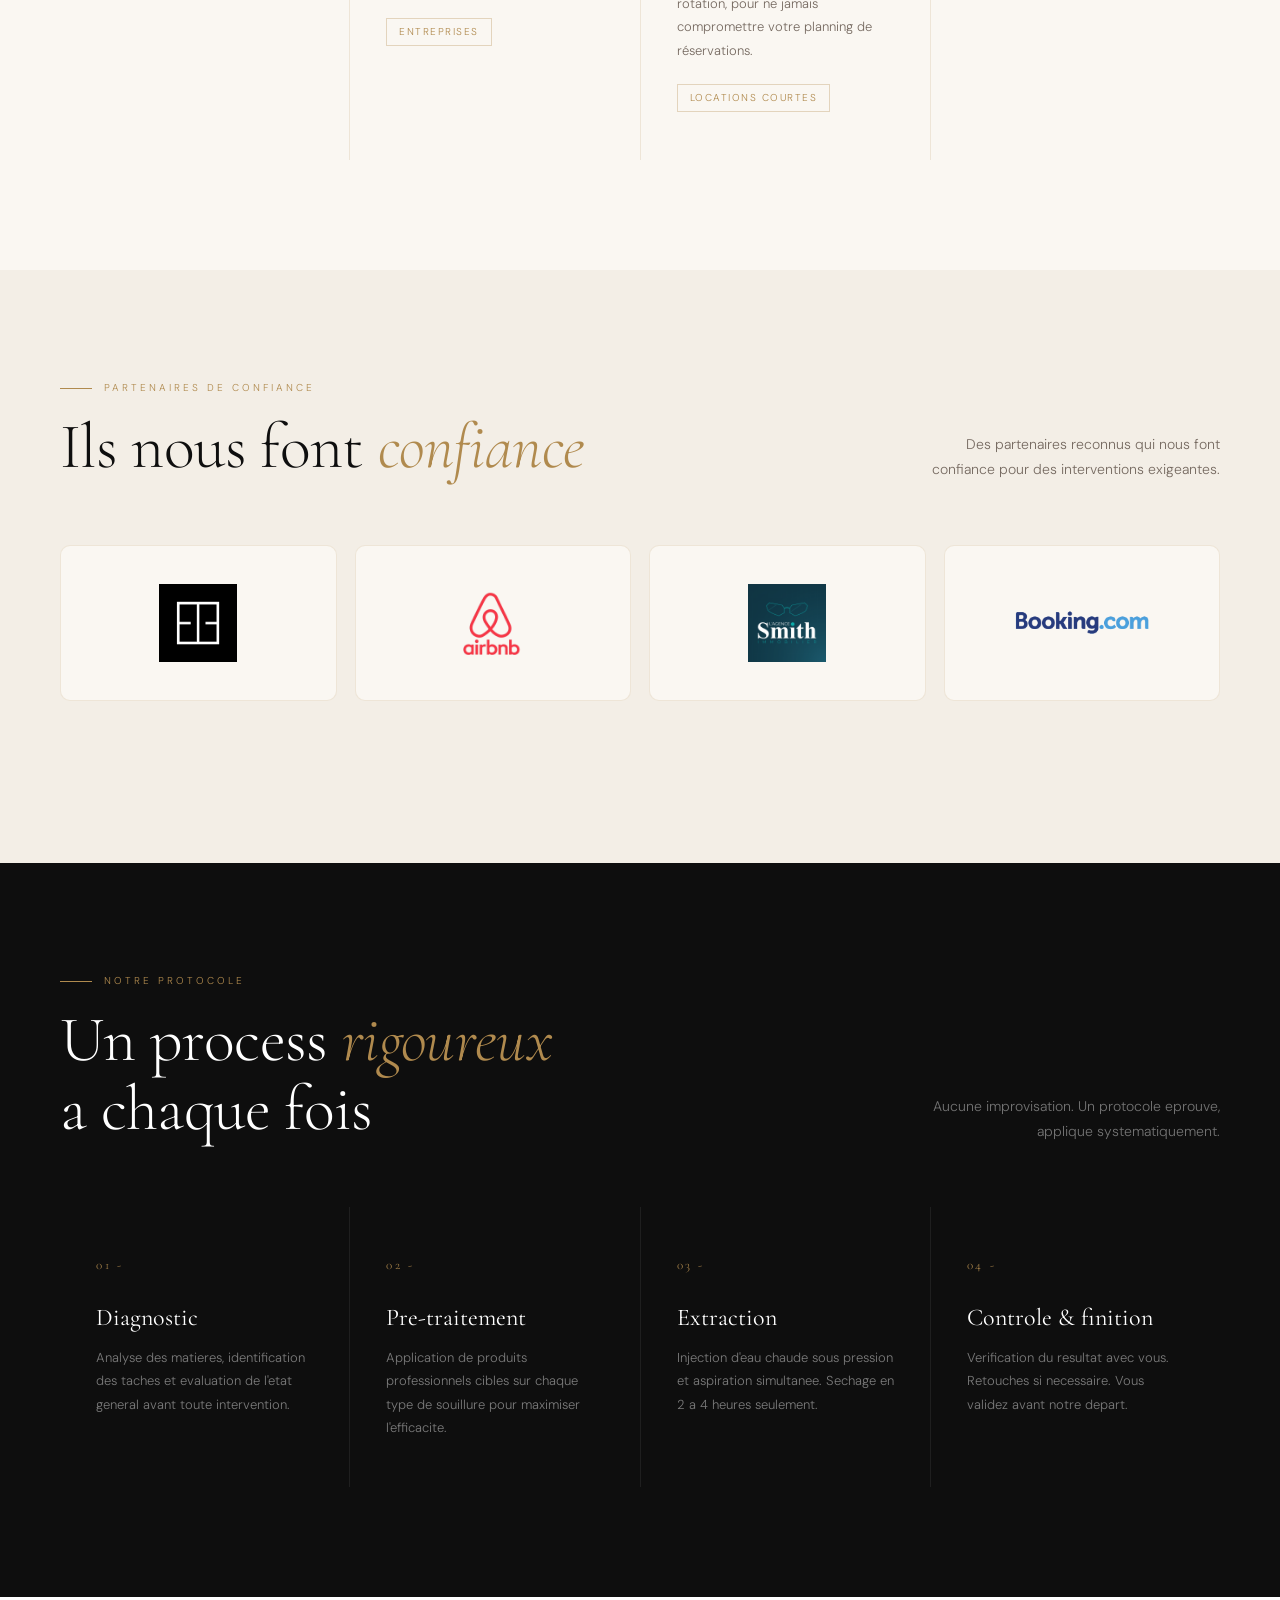
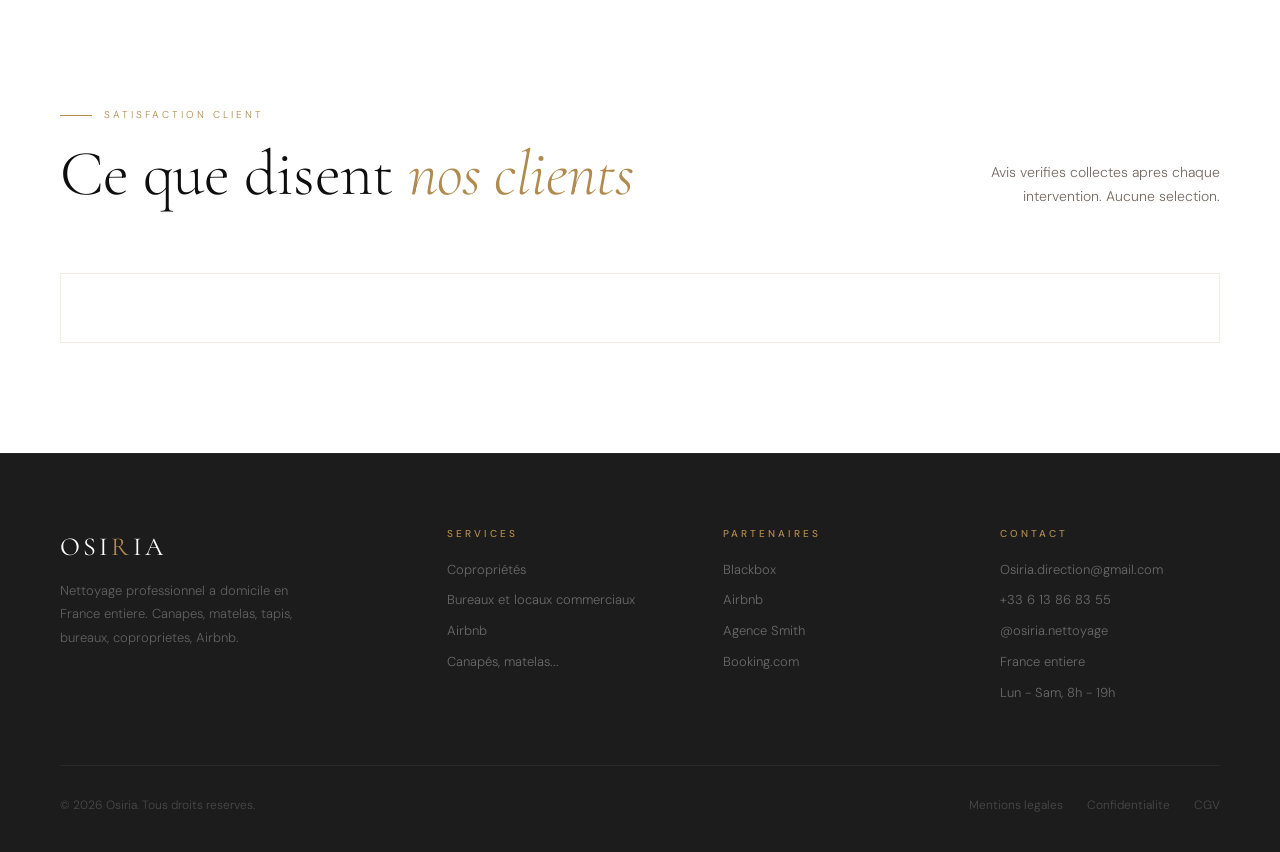
==== commit 2a18315d: "Ajustement texte" ====
--- a/index.html
+++ b/index.html
@@ -51,8 +51,8 @@
         </div>
         <h1 class="hero__title reveal">Redonner vie a <em>chaque surface</em></h1>
         <p class="hero__intro reveal">
-          Copropriétés, Airbnb, bureaux, canapés, matelas, tapis : Osiria prend en charge tout ce qui
-          peut etre nettoye, avec l'exigence du haut de gamme.
+          Nous prenons en charge tout ce qui peut être nettoyé avec l'exigence du haut de gamme.
+          Copropriété, Airbnb, bureaux, canapé, matelas, tapis etc...
         </p>
         <div class="hero__actions reveal">
           <a class="button-link" href="#services">Voir les services</a>
@@ -88,7 +88,6 @@
             </div>
             <h2 class="section-title" id="services-title">Toutes vos surfaces,<br /><em>un seul prestataire</em></h2>
           </div>
-          <p>Du tissu delicat au sol commercial, chaque intervention est adaptee a la matiere.</p>
         </div>
         <div class="services-grid" data-services></div>
       </section>
--- a/assets/css/components.css
+++ b/assets/css/components.css
@@ -19,12 +19,14 @@
 
 .brand,
 .footer-brand {
+  display: inline-flex;
   color: var(--ink);
   font-family: var(--font-serif);
   font-size: 26px;
   font-weight: 400;
   letter-spacing: 0.12em;
   text-decoration: none;
+  white-space: nowrap;
 }
 
 .brand span,
--- a/assets/css/layout.css
+++ b/assets/css/layout.css
@@ -842,6 +842,25 @@
   transition: color 180ms ease;
 }
 
+.footer-grid .footer-brand {
+  display: inline-flex;
+  margin-bottom: 12px;
+  color: var(--white);
+  font-family: var(--font-serif);
+  font-size: 26px;
+  font-weight: 400;
+  letter-spacing: 0.12em;
+  white-space: nowrap;
+}
+
+.footer-grid .footer-brand span {
+  display: inline;
+  margin: 0;
+  color: var(--gold);
+  font: inherit;
+  letter-spacing: inherit;
+}
+
 .footer-grid a:hover {
   color: var(--gold);
 }
